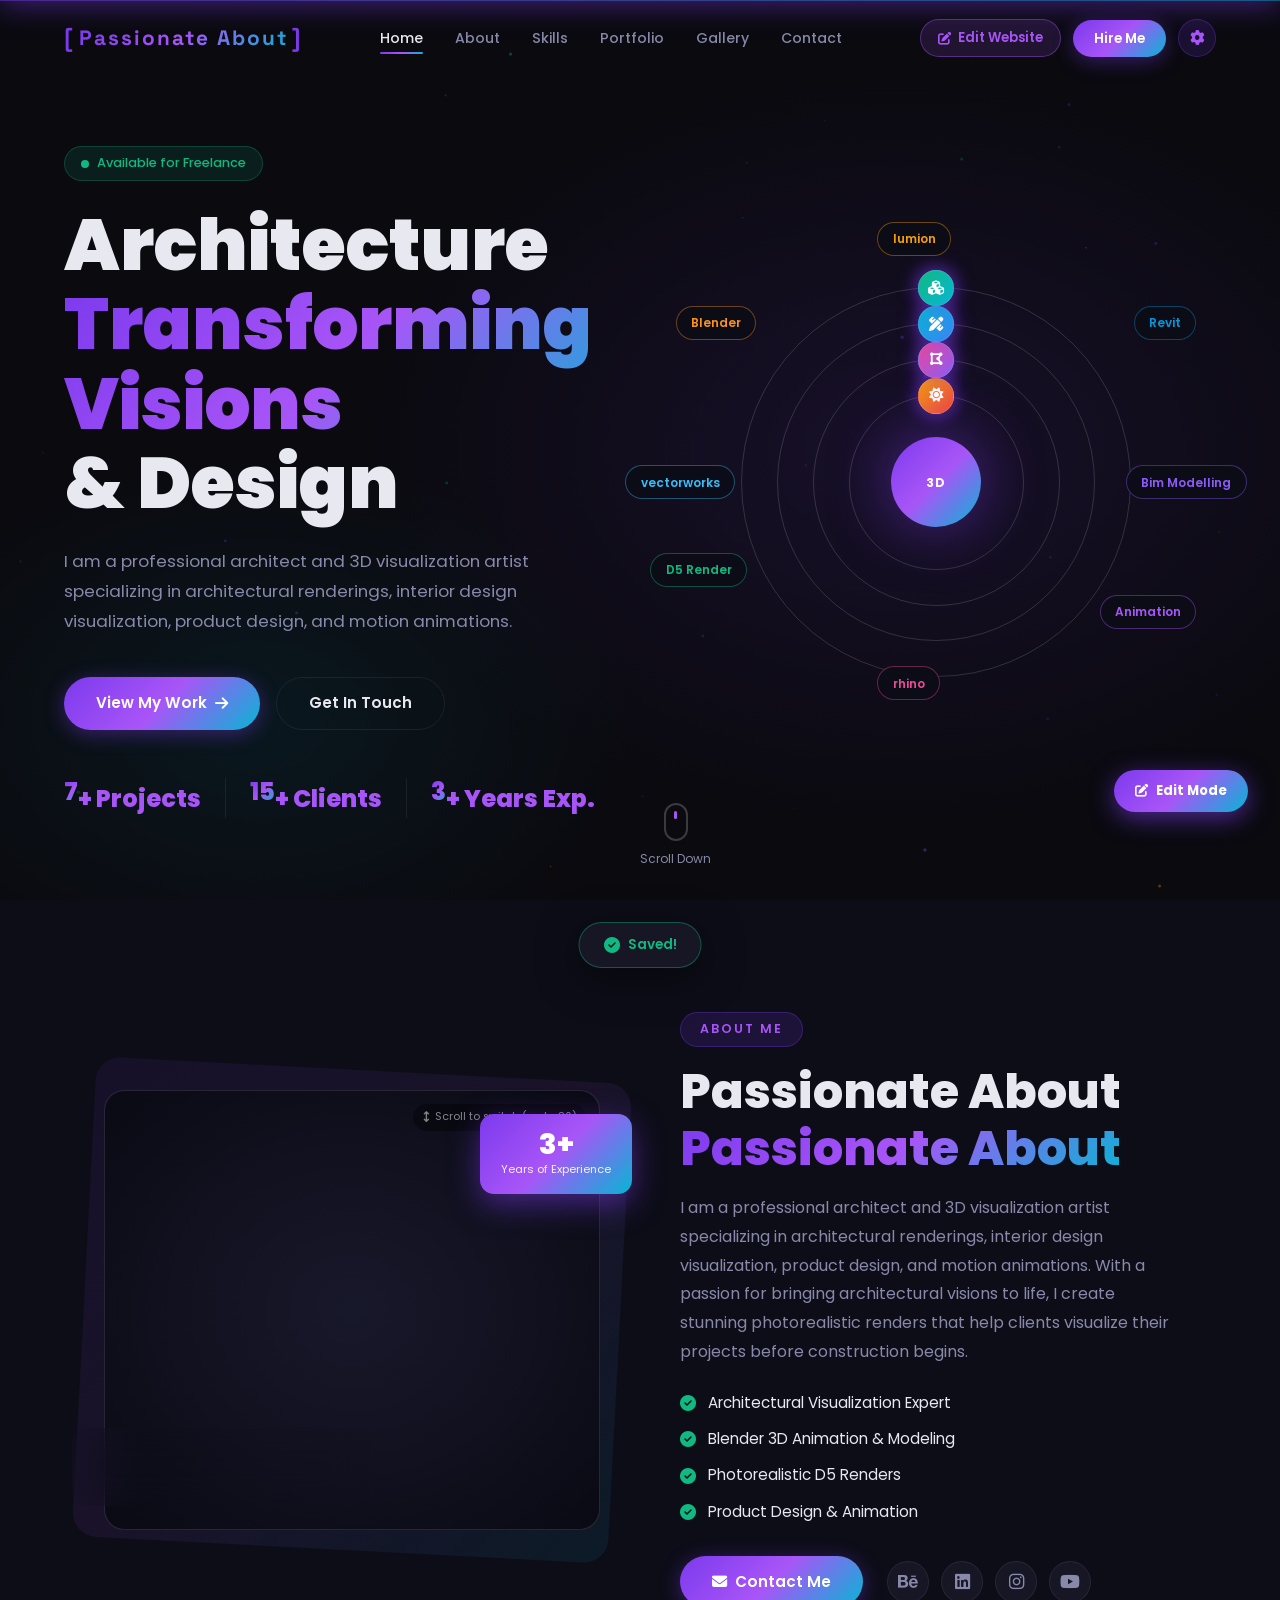
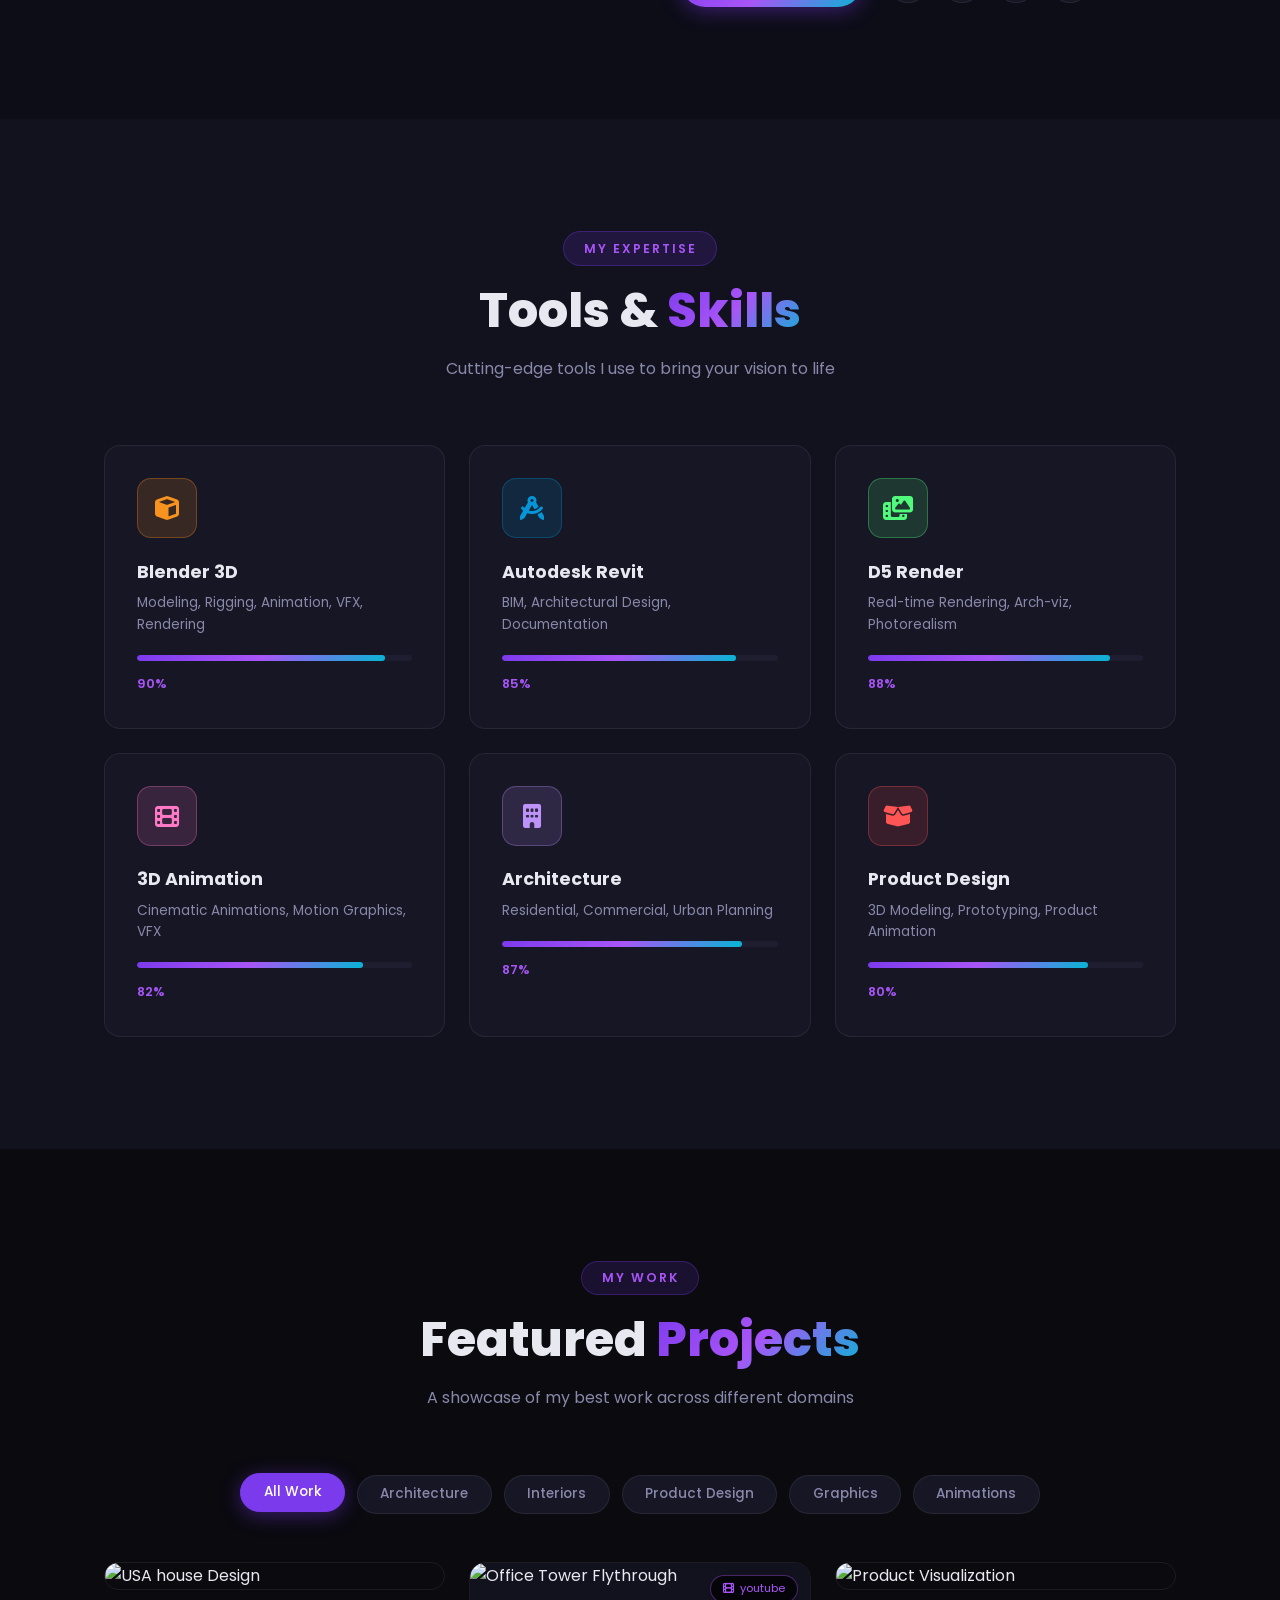
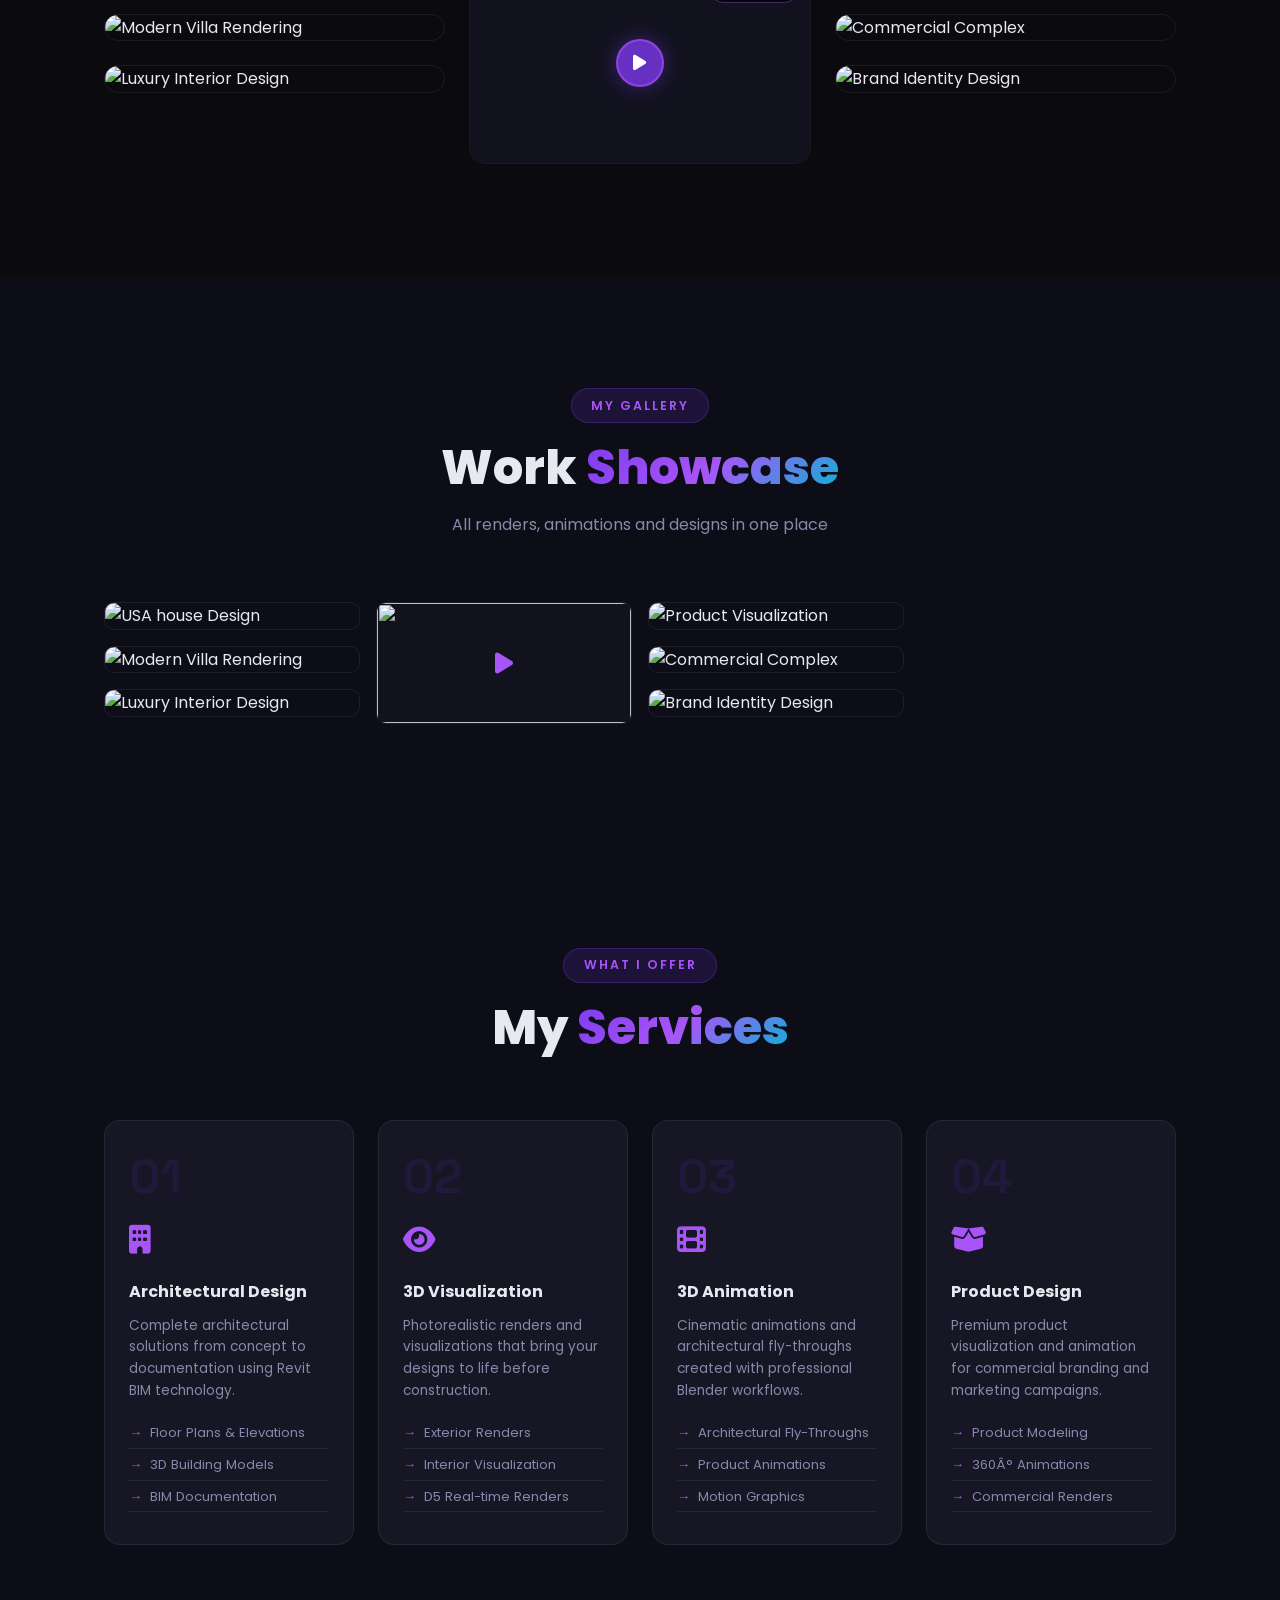
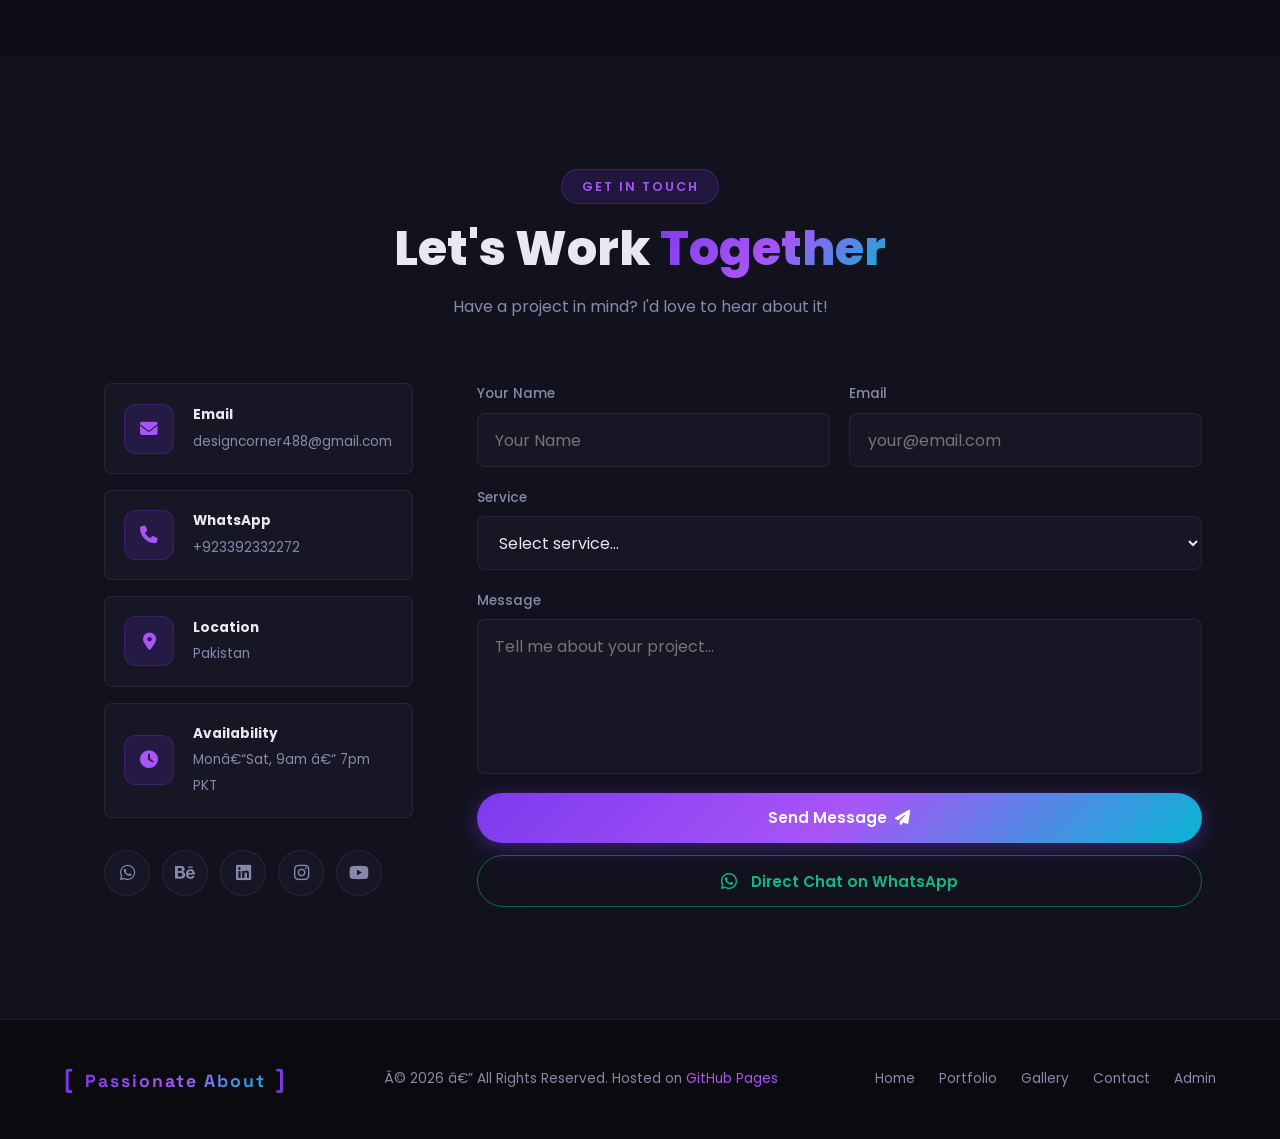
==== index.html @ 750227e4 "feat(contact): Web3Forms direct email sending - no client email app needed (v20.0)" ====
﻿<!DOCTYPE html>
<html lang="en">
<head>
<script>
window.addEventListener('error', function(e) {
  document.title = 'JS_ERROR: ' + e.message + ' line ' + e.lineno;
});
</script>
  <meta charset="UTF-8"/>
  <meta name="viewport" content="width=device-width, initial-scale=1.0"/>
  <meta name="description" content="Professional Architecture & 3D Visualization Portfolio â€” Photorealistic Renderings, Animations, Interior Design"/>
  <meta property="og:title" content="Architecture & 3D Visualization Portfolio"/>
  <meta property="og:type" content="website"/>
  <title>Architecture & 3D Visualization</title>
  <link rel="preconnect" href="https://fonts.googleapis.com"/>
  <link rel="preconnect" href="https://fonts.gstatic.com" crossorigin/>
  <link href="https://fonts.googleapis.com/css2?family=Poppins:wght@300;400;500;600;700;800;900&family=Space+Grotesk:wght@300;400;500;600;700&display=swap" rel="stylesheet"/>
  <link rel="stylesheet" href="https://cdnjs.cloudflare.com/ajax/libs/font-awesome/6.5.0/css/all.min.css"/>
  <link rel="stylesheet" href="style.css?v=20.0"/>
  <script type="module" src="https://ajax.googleapis.com/ajax/libs/model-viewer/3.4.0/model-viewer.min.js"></script>
</head>
<body>

<!-- EDIT TOOLBAR -->
<div class="edit-toolbar" id="editToolbar">
  <div class="edit-toolbar-inner">
    <div class="edit-brand"><i class="fas fa-wand-magic-sparkles"></i><span>Edit Mode</span></div>
    <div class="edit-tools">
      <button class="etool etool-save" id="btnSave" onclick="saveAll()"><i class="fas fa-floppy-disk"></i> Save</button>
      <button class="etool etool-softwares" id="btnManageSoftwares" onclick="openSoftwareModal()"><i class="fas fa-tags"></i> Software Tags</button>
      <button class="etool etool-reset" id="btnReset"><i class="fas fa-rotate-left"></i> Reset</button>
      <button class="etool etool-lock" id="btnLock" onclick="lockEditMode()" title="Lock & Logout"><i class="fas fa-lock"></i> Lock</button>
    </div>
    <div class="edit-hint"><i class="fas fa-circle-info"></i> Text par click karein = edit Â· <strong>Ctrl+E</strong> = Toggle Â· <strong>Ctrl+S</strong> = Save</div>
  </div>
</div>

<!-- EDIT TOGGLE BUTTON -->
<button class="edit-toggle-btn" id="editToggleBtn" onclick="tryToggleEditMode()">
  <i class="fas fa-pen-to-square" id="editIcon"></i>
  <span id="editLabel">Edit Mode</span>
</button>

<!-- TOAST -->
<div class="toast" id="toast"><i class="fas fa-check-circle"></i><span id="toastMsg">Saved!</span></div>

<!-- Hidden file input for profile photo -->
<input type="file" id="fileInputPhoto" accept="image/*" style="display:none"/>

<!-- LOADER -->
<div class="loader" id="loader">
  <div class="loader-inner">
    <div class="loader-logo">
      <span class="loader-letter" style="animation-delay:.05s">3</span>
      <span class="loader-letter" style="animation-delay:.1s">D</span>
      <span class="loader-letter" style="animation-delay:.15s">&nbsp;</span>
      <span class="loader-letter" style="animation-delay:.2s">S</span>
      <span class="loader-letter" style="animation-delay:.25s">T</span>
      <span class="loader-letter" style="animation-delay:.3s">U</span>
      <span class="loader-letter" style="animation-delay:.35s">D</span>
      <span class="loader-letter" style="animation-delay:.4s">I</span>
      <span class="loader-letter" style="animation-delay:.45s">O</span>
    </div>
    <div class="loader-bar"><div class="loader-progress" id="loaderProgress"></div></div>
    <span class="loader-percent" id="loaderPercent">0%</span>
  </div>
</div>
<script>
  setTimeout(function() {
    var l = document.getElementById('loader');
    if (l) { l.classList.add('hidden'); setTimeout(function(){ l.style.display = 'none'; }, 400); }
  }, 1200);
</script>



<!-- NAVBAR -->
<nav class="navbar" id="navbar">
  <div class="nav-logo" id="navLogoWrap">
    <img id="navLogoImg" src="" alt="Firm Logo" style="display:none;height:36px;max-width:140px;object-fit:contain;margin-right:8px;border-radius:6px;vertical-align:middle;" />
    <span class="logo-bracket">[</span>
    <span class="logo-text editable" data-key="navName" id="nav-name">STUDIO</span>
    <span class="logo-bracket">]</span>
    <label class="btn-logo-upload" id="btnLogoUpload" title="Upload PNG Logo">
      <i class="fas fa-camera"></i>
      <input type="file" id="navLogoFileInput" accept="image/png,image/jpeg,image/svg+xml,image/webp" style="display:none" />
    </label>
    <button type="button" class="btn-logo-remove" id="btnLogoRemove" title="Remove Logo" style="display:none;">
      <i class="fas fa-xmark"></i>
    </button>
  </div>
  <div class="nav-links" id="navLinks">
    <a href="#home"     class="nav-link active">Home</a>
    <a href="#about"    class="nav-link">About</a>
    <a href="#skills"   class="nav-link">Skills</a>
    <a href="#work"     class="nav-link">Portfolio</a>
    <a href="#gallery"  class="nav-link">Gallery</a>
    <a href="#contact"  class="nav-link">Contact</a>
  </div>
  <div class="nav-actions">
    <button class="btn-edit-nav" id="navEditBtn" onclick="tryToggleEditMode()" title="Direct Visual Edit"><i class="fas fa-pen-to-square"></i> <span>Edit Website</span></button>
    <a href="#contact" class="btn-hire">Hire Me</a>
    <a href="admin/" class="btn-admin-nav" title="Admin Panel"><i class="fas fa-cog"></i></a>
    <button class="hamburger" id="hamburger"><span></span><span></span><span></span></button>
  </div>
</nav>

<!-- HERO -->
<section class="hero" id="home">
  <div class="hero-bg">
    <canvas id="particleCanvas"></canvas>
    <div class="hero-gradient"></div>
  </div>
  <div class="hero-content">
    <div class="hero-badge">
      <span class="badge-dot"></span>
      <span class="editable" data-key="heroBadge">Available for Freelance</span>
    </div>
    <h1 class="hero-title">
      <span class="line editable" data-key="heroLine1">Architecture</span>
      <span class="line gradient-text editable" data-key="heroLine2" id="hero-tagline">3D Visualization</span>
      <span class="line editable" data-key="heroLine3">& Design</span>
    </h1>
    <p class="hero-desc editable" data-key="heroDesc" id="hero-desc">Transforming ideas into stunning 3D realities â€” from architectural masterpieces to mesmerizing animations and product designs.</p>
    <div class="hero-btns">
      <a href="#work" class="btn-primary"><span>View My Work</span><i class="fas fa-arrow-right"></i></a>
      <a href="#contact" class="btn-secondary"><span>Get In Touch</span></a>
    </div>
    <div class="hero-stats">
      <div class="stat">
        <span class="stat-num editable" data-key="statProjects" id="stat-projects">7</span><span>+</span>
        <span class="stat-label editable" data-key="statProjLbl">Projects</span>
      </div>
      <div class="stat-divider"></div>
      <div class="stat">
        <span class="stat-num editable" data-key="statClients" id="stat-clients">15</span><span>+</span>
        <span class="stat-label editable" data-key="statClientsLbl">Clients</span>
      </div>
      <div class="stat-divider"></div>
      <div class="stat">
        <span class="stat-num editable" data-key="statYears" id="stat-years">3</span><span>+</span>
        <span class="stat-label editable" data-key="statYearsLbl">Years Exp.</span>
      </div>
    </div>
  </div>
  <div class="hero-visual">
    <div class="hero-3d-card">
      <div class="card-inner">
        <div class="orbit" id="orbitContainer">
          <div class="orbit-ring ring1"><div class="planet p1"><i class="fas fa-cube"></i></div></div>
          <div class="orbit-ring ring2"><div class="planet p2"><i class="fas fa-drafting-compass"></i></div></div>
          <div class="orbit-ring ring3"><div class="planet p3"><i class="fas fa-film"></i></div></div>
        </div>
        <div class="center-icon"><i class="fas fa-hexagon"></i><span>3D</span></div>
      </div>
      <div class="floating-tags" id="floatingTags">
        <span class="tag t1">Blender</span>
        <span class="tag t2">Revit</span>
        <span class="tag t3">D5 Render</span>
        <span class="tag t4">Animation</span>
      </div>
    </div>
    <div class="orbit-actions-bar">
      <button type="button" class="btn-orbit-add-pill" id="orbitAddBtn" onclick="triggerAddSoftware()">
        <i class="fas fa-plus-circle"></i> Manage Software Tags
      </button>
    </div>
  </div>
  <div class="scroll-indicator">
    <div class="scroll-mouse"><div class="scroll-wheel"></div></div>
    <span>Scroll Down</span>
  </div>
</section>

<!-- ABOUT -->
<section class="about section" id="about">
  <div class="container">
    <div class="about-grid">
      <div class="about-image-wrap" data-aos="fade-right">
        <div class="about-img-bg"></div>
        <div class="about-img-container">
          <!-- 3D GLB MODEL VIEWER -->
          <div class="glb-viewer-wrap" id="glbViewerWrap">
            <div class="glb-placeholder" id="glbPlaceholder">
              <i class="fas fa-cube"></i>
              <span>3D Models & Animations Upload Karein</span>
              <p class="glb-hint">GLB / GLTF 3D Models aur MP4 / WebM Animations<br>Auto-rotate, 360Â° orbit aur auto-play hoga!</p>
              <label class="glb-upload-btn" id="glbUploadLabel">
                <i class="fas fa-upload"></i> Upload 3D Models / Animations
                <input type="file" id="glbFileInput" accept=".glb,.gltf,.mp4,.webm" multiple style="display:none"/>
              </label>
            </div>
            <div class="glb-viewer-container" id="glbViewerContainer" style="display:none">
              <model-viewer
                id="mainModelViewer"
                auto-rotate
                auto-rotate-delay="0"
                rotation-per-second="30deg"
                camera-controls
                touch-action="pan-y"
                shadow-intensity="1.2"
                environment-image="neutral"
                exposure="1"
                autoplay
                loading="eager"
                style="width:100%;height:100%;display:block;background:transparent"
              ></model-viewer>
              <video
                id="mainVideoViewer"
                autoplay
                loop
                muted
                playsinline
                controls
                style="display:none;width:100%;height:100%;object-fit:contain;background:#05050a;"
              ></video>
              <div class="glb-nav-overlay">
                <button class="glb-nav-btn glb-prev" id="glbPrevBtn" title="Previous"><i class="fas fa-chevron-left"></i></button>
                <div class="glb-info">
                  <span class="glb-counter" id="glbCounter">1 / 1</span>
                  <span class="glb-name" id="glbModelName">Model</span>
                </div>
                <div class="glb-edit-actions" style="display:flex;align-items:center;gap:.35rem;">
                  <button type="button" class="glb-action-btn glb-set-first-btn" id="glbSetFirstBtn" title="Set this model as #1 (Cover/Main Display)"><i class="fas fa-star"></i> Set #1</button>
                  <button type="button" class="glb-action-btn" id="glbReorderBtn" title="Arrange & Reorder All Models"><i class="fas fa-arrow-down-up-across-line"></i> Reorder</button>
                  <button type="button" class="glb-del-btn" id="glbDelBtn" title="Delete Model / Animation"><i class="fas fa-trash-can"></i></button>
                  <button class="glb-nav-btn glb-next" id="glbNextBtn" title="Next"><i class="fas fa-chevron-right"></i></button>
                </div>
              </div>
              <div class="glb-scroll-hint"><i class="fas fa-arrows-up-down"></i> Scroll to switch (up to 30)</div>
            </div>
            <label class="glb-add-more-btn" id="glbAddLabel" style="display:none" title="Add more 3D Models / Animations">
              <i class="fas fa-plus-circle"></i> Add More (GLB / MP4)
              <input type="file" id="glbFileInputMore" accept=".glb,.gltf,.mp4,.webm" multiple style="display:none"/>
            </label>
          </div>
          <div class="about-badge-card">
            <i class="fas fa-award"></i>
            <div>
              <strong id="av-title" class="editable" data-key="aboutBadgeTitle">Architecture & 3D</strong>
              <span class="editable" data-key="aboutBadgeSub">Visualization Studio</span>
            </div>
          </div>
          <div class="about-exp-card">
            <span class="exp-num editable" data-key="aboutExpNum">3+</span>
            <span class="exp-label editable" data-key="aboutExpLbl">Years of Experience</span>
          </div>
        </div>
      </div>
      <div class="about-text" data-aos="fade-left">
        <div class="section-tag">About Me</div>
        <h2 class="section-title">
          <span class="editable" data-key="aboutTitle">Passionate About </span>
          <span class="gradient-text editable" data-key="aboutTitleGrad" id="about-title">Design & Innovation</span>
        </h2>
        <p class="about-desc editable" data-key="aboutDesc" id="about-text">Architecture & 3D Visualization Studio</p>
        <div class="about-highlights">
          <div class="highlight"><i class="fas fa-check-circle"></i><span class="editable" data-key="hl1">Architectural Visualization Expert</span></div>
          <div class="highlight"><i class="fas fa-check-circle"></i><span class="editable" data-key="hl2">Blender 3D Animation & Modeling</span></div>
          <div class="highlight"><i class="fas fa-check-circle"></i><span class="editable" data-key="hl3">Photorealistic D5 Renders</span></div>
          <div class="highlight"><i class="fas fa-check-circle"></i><span class="editable" data-key="hl4">Product Design & Animation</span></div>
        </div>
        <div class="about-actions">
          <a href="#contact" class="btn-primary"><i class="fas fa-envelope"></i><span>Contact Me</span></a>
          <div class="social-row">
            <a href="#" class="social-icon social-link" data-platform="behance"><i class="fab fa-behance"></i></a>
            <a href="#" class="social-icon social-link" data-platform="linkedin"><i class="fab fa-linkedin"></i></a>
            <a href="#" class="social-icon social-link" data-platform="instagram"><i class="fab fa-instagram"></i></a>
            <a href="#" class="social-icon social-link" data-platform="youtube"><i class="fab fa-youtube"></i></a>
          </div>
        </div>
      </div>
    </div>
  </div>
</section>

<!-- SKILLS -->
<section class="skills section" id="skills">
  <div class="container">
    <div class="section-header" data-aos="fade-up">
      <div class="section-tag editable" data-key="skillsTag">My Expertise</div>
      <h2 class="section-title"><span class="editable" data-key="skillsTitle1">Tools & </span><span class="gradient-text editable" data-key="skillsTitle2">Skills</span></h2>
      <p class="section-sub editable" data-key="skillsSub">Cutting-edge tools I use to bring your vision to life</p>
    </div>
    <div class="skills-grid" data-aos="fade-up">
      <div class="skill-card">
        <div class="skill-icon" style="--clr:#f7931e"><img src="https://upload.wikimedia.org/wikipedia/commons/0/0c/Blender_logo_no_text.svg" alt="Blender" onerror="this.outerHTML='<i class=\'fas fa-cube\'></i>'"/></div>
        <h3>Blender 3D</h3>
        <p>Modeling, Rigging, Animation, VFX, Rendering</p>
        <div class="skill-bar"><div class="skill-fill" data-width="90"></div></div>
        <span class="skill-percent">90%</span>
      </div>
      <div class="skill-card">
        <div class="skill-icon" style="--clr:#0696d7"><i class="fas fa-drafting-compass"></i></div>
        <h3>Autodesk Revit</h3>
        <p>BIM, Architectural Design, Documentation</p>
        <div class="skill-bar"><div class="skill-fill" data-width="85"></div></div>
        <span class="skill-percent">85%</span>
      </div>
      <div class="skill-card">
        <div class="skill-icon" style="--clr:#50fa7b"><i class="fas fa-photo-film"></i></div>
        <h3>D5 Render</h3>
        <p>Real-time Rendering, Arch-viz, Photorealism</p>
        <div class="skill-bar"><div class="skill-fill" data-width="88"></div></div>
        <span class="skill-percent">88%</span>
      </div>
      <div class="skill-card">
        <div class="skill-icon" style="--clr:#ff79c6"><i class="fas fa-film"></i></div>
        <h3>3D Animation</h3>
        <p>Cinematic Animations, Motion Graphics, VFX</p>
        <div class="skill-bar"><div class="skill-fill" data-width="82"></div></div>
        <span class="skill-percent">82%</span>
      </div>
      <div class="skill-card">
        <div class="skill-icon" style="--clr:#bd93f9"><i class="fas fa-building"></i></div>
        <h3>Architecture</h3>
        <p>Residential, Commercial, Urban Planning</p>
        <div class="skill-bar"><div class="skill-fill" data-width="87"></div></div>
        <span class="skill-percent">87%</span>
      </div>
      <div class="skill-card">
        <div class="skill-icon" style="--clr:#ff5555"><i class="fas fa-box-open"></i></div>
        <h3>Product Design</h3>
        <p>3D Modeling, Prototyping, Product Animation</p>
        <div class="skill-bar"><div class="skill-fill" data-width="80"></div></div>
        <span class="skill-percent">80%</span>
      </div>
    </div>
  </div>
</section>

<!-- PORTFOLIO / WORK SECTION -->
<section class="projects section" id="work">
  <div class="container">
    <div class="section-header" data-aos="fade-up">
      <div class="section-tag editable" data-key="workTag">My Work</div>
      <h2 class="section-title"><span class="editable" data-key="workTitle1">Featured </span><span class="gradient-text editable" data-key="workTitle2">Projects</span></h2>
      <p class="section-sub editable" data-key="workSub">A showcase of my best work across different domains</p>
    </div>
    <!-- FILTER TABS â€” built by JS from portfolio.json -->
    <div class="filter-tabs" id="filter-bar" data-aos="fade-up">
      <button class="filter-btn active" data-cat="all">All</button>
      <button class="filter-btn" data-cat="architecture">Architecture</button>
      <button class="filter-btn" data-cat="interior">Interiors</button>
      <button class="filter-btn" data-cat="animation">Animation</button>
      <button class="filter-btn" data-cat="product">Product</button>
      <button class="filter-btn" data-cat="graphics">Graphics</button>
    </div>

    <!-- GALLERY GRID â€” dynamic from portfolio.json -->
    <div class="projects-grid gallery-masonry" id="gallery-grid" data-aos="fade-up">
      <div class="gallery-loading" id="gallery-loading">
        <div class="loading-spinner"></div>
        <p>Loading portfolio...</p>
      </div>
    </div>

    <div class="gallery-empty-state" id="gallery-empty" style="display:none;">
      <i class="fas fa-images"></i>
      <h3>No projects yet</h3>
      <p>Go to the <a href="admin/">Admin Panel</a> to add your first project.</p>
    </div>

    <div class="projects-cta" data-aos="fade-up" id="load-more-wrap" style="display:none;">
      <button class="btn-primary" id="load-more-btn"><span>Load More Work</span><i class="fas fa-arrow-down"></i></button>
    </div>
  </div>
</section>

<!-- GALLERY SECTION (All renders masonry) -->
<section class="gallery-section section" id="gallery">
  <div class="container">
    <div class="section-header" data-aos="fade-up">
      <div class="section-tag editable" data-key="galleryTag">My Gallery</div>
      <h2 class="section-title"><span class="editable" data-key="galleryTitle1">Work </span><span class="gradient-text editable" data-key="galleryTitle2">Showcase</span></h2>
      <p class="section-sub editable" data-key="gallerySub">All renders, animations and designs in one place</p>
    </div>
    <div class="gallery-grid-masonry" id="gallery-all-grid" data-aos="fade-up">
      <!-- Populated from portfolio.json -->
    </div>
  </div>
</section>

<!-- SERVICES -->
<section class="services section" id="services">
  <div class="container">
    <div class="section-header" data-aos="fade-up">
      <div class="section-tag editable" data-key="servicesTag">What I Offer</div>
      <h2 class="section-title"><span class="editable" data-key="servicesTitle1">My </span><span class="gradient-text editable" data-key="servicesTitle2">Services</span></h2>
    </div>
    <div class="services-grid">
      <div class="service-card" data-aos="flip-left">
        <div class="service-num">01</div><div class="service-icon"><i class="fas fa-building"></i></div>
        <h3 class="editable" data-key="serv1Title">Architectural Design</h3>
        <p class="editable" data-key="serv1Desc">Complete architectural solutions from concept to documentation using Revit BIM technology.</p>
        <ul><li>Floor Plans & Elevations</li><li>3D Building Models</li><li>BIM Documentation</li></ul>
      </div>
      <div class="service-card" data-aos="flip-left" style="animation-delay:.15s">
        <div class="service-num">02</div><div class="service-icon"><i class="fas fa-eye"></i></div>
        <h3 class="editable" data-key="serv2Title">3D Visualization</h3>
        <p class="editable" data-key="serv2Desc">Photorealistic renders and visualizations that bring your designs to life before construction.</p>
        <ul><li>Exterior Renders</li><li>Interior Visualization</li><li>D5 Real-time Renders</li></ul>
      </div>
      <div class="service-card" data-aos="flip-left" style="animation-delay:.3s">
        <div class="service-num">03</div><div class="service-icon"><i class="fas fa-film"></i></div>
        <h3 class="editable" data-key="serv3Title">3D Animation</h3>
        <p class="editable" data-key="serv3Desc">Cinematic animations and architectural fly-throughs created with professional Blender workflows.</p>
        <ul><li>Architectural Fly-Throughs</li><li>Product Animations</li><li>Motion Graphics</li></ul>
      </div>
      <div class="service-card" data-aos="flip-left" style="animation-delay:.45s">
        <div class="service-num">04</div><div class="service-icon"><i class="fas fa-box-open"></i></div>
        <h3 class="editable" data-key="serv4Title">Product Design</h3>
        <p class="editable" data-key="serv4Desc">Premium product visualization and animation for commercial branding and marketing campaigns.</p>
        <ul><li>Product Modeling</li><li>360Â° Animations</li><li>Commercial Renders</li></ul>
      </div>
    </div>
  </div>
</section>

<!-- CONTACT -->
<section class="contact section" id="contact">
  <div class="container">
    <div class="section-header" data-aos="fade-up">
      <div class="section-tag editable" data-key="contactTag">Get In Touch</div>
      <h2 class="section-title"><span class="editable" data-key="contactTitle1">Let's Work </span><span class="gradient-text editable" data-key="contactTitle2">Together</span></h2>
      <p class="section-sub editable" data-key="contactSub">Have a project in mind? I'd love to hear about it!</p>
    </div>
    <div class="contact-grid">
      <div class="contact-info" data-aos="fade-right">
        <div class="contact-item">
          <div class="contact-icon"><i class="fas fa-envelope"></i></div>
          <div><strong>Email</strong><span class="editable" data-key="cEmail" id="cd-email">designcorner488@gmail.com</span></div>
        </div>
        <div class="contact-item">
          <div class="contact-icon"><i class="fas fa-phone"></i></div>
          <div><strong>WhatsApp</strong><span class="editable" data-key="cPhone" id="cd-phone">+92 339 2332272</span></div>
        </div>
        <div class="contact-item">
          <div class="contact-icon"><i class="fas fa-map-marker-alt"></i></div>
          <div><strong>Location</strong><span class="editable" data-key="cLocation">Pakistan</span></div>
        </div>
        <div class="contact-item">
          <div class="contact-icon"><i class="fas fa-clock"></i></div>
          <div><strong>Availability</strong><span class="editable" data-key="cAvail">Monâ€“Sat, 9am â€“ 7pm PKT</span></div>
        </div>
        <div class="contact-socials">
          <a href="https://wa.me/923392332272" target="_blank" rel="noopener noreferrer" class="csocial social-link" data-platform="whatsapp" title="Chat on WhatsApp"><i class="fab fa-whatsapp"></i></a>
          <a href="#" class="csocial social-link" data-platform="behance"><i class="fab fa-behance"></i></a>
          <a href="#" class="csocial social-link" data-platform="linkedin"><i class="fab fa-linkedin"></i></a>
          <a href="#" class="csocial social-link" data-platform="instagram"><i class="fab fa-instagram"></i></a>
          <a href="#" class="csocial social-link" data-platform="youtube"><i class="fab fa-youtube"></i></a>
        </div>
      </div>
      <form class="contact-form" id="contact-form" data-aos="fade-left">
        <div class="form-row">
          <div class="form-group"><label>Your Name</label><input type="text" id="cf-name" placeholder="Your Name" required/></div>
          <div class="form-group"><label>Email</label><input type="email" id="cf-email" placeholder="your@email.com" required/></div>
        </div>
        <div class="form-group">
          <label>Service</label>
          <select id="cf-service">
            <option value="">Select service...</option>
            <option>Architectural Design</option>
            <option>3D Rendering / D5 Render</option>
            <option>Blender Animation</option>
            <option>Product Design & Animation</option>
            <option>Revit BIM</option>
            <option>Other</option>
          </select>
        </div>
        <div class="form-group"><label>Message</label><textarea id="cf-message" rows="5" placeholder="Tell me about your project..." required></textarea></div>
        <div style="display:flex;flex-direction:column;gap:0.75rem;">
          <button type="submit" class="btn-primary full-width" id="btnSendEmail">
            <span>Send Message</span><i class="fas fa-paper-plane"></i>
          </button>
          <button type="button" class="btn-secondary full-width" id="btnSendWhatsApp" style="border-color:rgba(16,185,129,.5);color:#10b981;justify-content:center;">
            <i class="fab fa-whatsapp" style="font-size:1.15rem;margin-right:0.4rem;"></i>
            <span>Direct Chat on WhatsApp</span>
          </button>
        </div>
        <div class="form-success" id="formSuccess"><i class="fas fa-check-circle"></i> Message sent successfully!</div>
      </form>
    </div>
  </div>
</section>

<!-- FOOTER -->
<footer class="footer">
  <div class="footer-inner">
    <div class="footer-logo">
      <span class="logo-bracket">[</span>
      <span class="logo-text" id="footer-name">YOUR NAME</span>
      <span class="logo-bracket">]</span>
    </div>
    <p>Â© <span id="footer-year"></span> â€” All Rights Reserved. Hosted on <a href="https://pages.github.com" target="_blank" style="color:var(--accent2)">GitHub Pages</a></p>
    <div class="footer-links">
      <a href="#home">Home</a>
      <a href="#work">Portfolio</a>
      <a href="#gallery">Gallery</a>
      <a href="#contact">Contact</a>
      <a href="admin/">Admin</a>
    </div>
  </div>
</footer>

<button class="back-to-top" id="backToTop"><i class="fas fa-arrow-up"></i></button>

<!-- LIGHTBOX -->
<div class="lightbox" id="lightbox">
  <button class="lb-close" id="lb-close"><i class="fas fa-xmark"></i></button>
  <button class="lb-btn lb-prev" id="lb-prev"><i class="fas fa-chevron-left"></i></button>
  <button class="lb-btn lb-next" id="lb-next"><i class="fas fa-chevron-right"></i></button>
  <div class="lb-media-wrap" id="lb-content"></div>
  <div class="lb-counter" id="lb-counter"></div>
  <div class="lb-info">
    <h3 id="lb-title"></h3>
    <p id="lb-desc"></p>
  </div>
</div>

<!-- PASSWORD AUTH MODAL FOR EDIT MODE -->
<div class="modal-overlay" id="editAuthModal">
  <div class="modal-box modal-sm">
    <div class="modal-header">
      <h3><i class="fas fa-lock"></i> Owner Verification</h3>
      <button class="modal-close" id="editAuthClose" onclick="closeEditAuthModal()"><i class="fas fa-xmark"></i></button>
    </div>
    <div class="modal-body">
      <p style="font-size:0.85rem;color:var(--text-muted);margin-bottom:0.8rem;">
        ðŸ”’ Edit Mode is password-protected. Only the website owner can make changes.
      </p>
      <div class="mfield">
        <label for="editAuthPass">Enter Admin Password</label>
        <input type="password" id="editAuthPass" placeholder="Enter password" autocomplete="off"/>
      </div>
      <div id="editAuthError" style="display:none;color:#ef4444;font-size:0.82rem;font-weight:600;margin-top:0.4rem;">
        âŒ Incorrect password! Access denied.
      </div>
    </div>
    <div class="modal-footer">
      <button class="btn-secondary" id="editAuthCancel" onclick="closeEditAuthModal()">Cancel</button>
      <button class="btn-primary" id="editAuthSubmit" onclick="handleEditAuth()"><i class="fas fa-unlock"></i> Unlock & Edit</button>
    </div>
  </div>
</div>

<!-- SOCIAL LINK MODAL -->
<div class="modal-overlay" id="socialModal">
  <div class="modal-box modal-sm">
    <div class="modal-header"><h3><i class="fas fa-link"></i> Social Link</h3><button class="modal-close" id="socialModalClose"><i class="fas fa-xmark"></i></button></div>
    <div class="modal-body"><div class="mfield"><label id="socialModalLabel">Link</label><input type="text" id="socialUrlInput" placeholder="Link ya number enter karein..." autocomplete="off"/></div></div>
    <div class="modal-footer"><button class="btn-secondary" id="socialModalCancel">Cancel</button><button class="btn-primary" id="socialModalSave"><i class="fas fa-check"></i> Save</button></div>
  </div>
</div>

<!-- SOFTWARE TAGS MODAL -->
<div class="modal-overlay" id="softwareModal">
  <div class="modal-box">
    <div class="modal-header">
      <h3><i class="fas fa-circle-nodes"></i> Orbit Softwares Manager</h3>
      <button class="modal-close" id="softwareModalClose" onclick="closeSoftwareModal()"><i class="fas fa-xmark"></i></button>
    </div>
    <div class="modal-body">
      <p style="font-size:0.85rem;color:var(--text-muted);margin-bottom:0.5rem;">
        Circle ke ird-gird floating software tags add ya remove karein:
      </p>
      
      <!-- List of tags -->
      <div id="softwareTagsList" style="display:flex;flex-wrap:wrap;gap:0.5rem;margin:0.8rem 0;padding:0.75rem;background:var(--surface2);border-radius:12px;min-height:50px;max-height:160px;overflow-y:auto;">
        <!-- Dynamic tags chips -->
      </div>

      <!-- Add new tag input -->
      <div class="mfield">
        <label for="newSoftwareName">Naya Software Name</label>
        <div style="display:flex;gap:0.5rem;">
          <input type="text" id="newSoftwareName" placeholder="e.g. AutoCAD, 3ds Max, Lumion..." style="flex:1;"/>
          <button type="button" class="btn-primary" id="btnAddNewSoftware" onclick="addNewSoftwareTag()" style="padding:0.6rem 1.2rem;white-space:nowrap;">
            <i class="fas fa-plus"></i> Add
          </button>
        </div>
      </div>
      <p style="font-size:0.75rem;color:var(--text-muted);margin-top:0.4rem;">
        ðŸ’¡ Tip: Aap kisi bhi tag par click kar ke delete âŒ kar sakte hain. Add hone ke baad "Done" dabayein.
      </p>
    </div>
    <div class="modal-footer">
      <button class="btn-primary" id="softwareModalDone" onclick="closeSoftwareModal(); saveAll();"><i class="fas fa-check"></i> Done & Apply</button>
    </div>
  </div>
</div>

<script src="script.js?v=20.0"></script>
<!-- REORDER MODELS & ANIMATIONS MODAL -->
<div class="modal-overlay" id="glbReorderModal">
  <div class="modal-box" style="max-width:520px;">
    <div class="modal-header">
      <h3><i class="fas fa-arrow-down-up-across-line"></i> Arrange Models & Animations Order</h3>
      <button type="button" class="modal-close" onclick="closeReorderModal()"><i class="fas fa-xmark"></i></button>
    </div>
    <div class="modal-body">
      <p style="font-size:0.85rem;color:var(--text-muted);margin-bottom:0.6rem;">
        Models ki tartib set karein. <strong>No. 1 position</strong> wala model sab se pehle website par live nazar aayega:
      </p>
      <div id="reorderList" style="display:flex;flex-direction:column;gap:0.5rem;max-height:280px;overflow-y:auto;padding-right:4px;">
        <!-- Dynamic reorder list -->
      </div>
    </div>
    <div class="modal-footer">
      <button type="button" class="btn-primary" onclick="closeReorderModal()"><i class="fas fa-check"></i> Done & Apply</button>
    </div>
  </div>
</div>

</body>
</html>
---- style.css ----
/* ==========================================
   ARCHITECTURE PORTFOLIO — NEON DARK THEME
   Inspired by Creative 3D Artist Style
   ========================================== */

/* EDIT TOOLBAR */
.edit-toolbar{position:fixed;top:0;left:0;right:0;z-index:8000;background:linear-gradient(135deg,rgba(124,58,237,.97),rgba(6,182,212,.97));backdrop-filter:blur(20px);padding:.65rem 2rem;transform:translateY(-100%);transition:transform .4s cubic-bezier(.4,0,.2,1);box-shadow:0 4px 30px rgba(124,58,237,.5)}
.edit-toolbar.active{transform:translateY(0)}
.edit-toolbar-inner{max-width:1200px;margin:0 auto;display:flex;align-items:center;gap:1.5rem;flex-wrap:wrap}
.edit-brand{display:flex;align-items:center;gap:.5rem;font-weight:700;font-size:.95rem;color:#fff;white-space:nowrap}
.edit-brand i{font-size:1.1rem}
.edit-tools{display:flex;gap:.6rem;flex-wrap:wrap}
.etool{padding:.4rem 1rem;border-radius:50px;font-size:.78rem;font-weight:600;color:#fff;background:rgba(255,255,255,.15);border:1px solid rgba(255,255,255,.3);transition:var(--transition);cursor:pointer;display:flex;align-items:center;gap:.4rem}
.etool:hover{background:rgba(255,255,255,.3);transform:translateY(-1px)}
.etool-save{background:rgba(16,185,129,.4);border-color:rgba(16,185,129,.6)}
.etool-save:hover{background:rgba(16,185,129,.7)}
.etool-reset{background:rgba(239,68,68,.3);border-color:rgba(239,68,68,.5)}
.etool-reset:hover{background:rgba(239,68,68,.6)}
.etool-lock{background:rgba(245,158,11,.3);border-color:rgba(245,158,11,.5)}
.etool-lock:hover{background:rgba(245,158,11,.6)}
.edit-hint{font-size:.72rem;color:rgba(255,255,255,.8);flex:1;min-width:200px}

/* EDIT TOGGLE BUTTON */
.edit-toggle-btn{position:fixed;bottom:5.5rem;right:2rem;z-index:7999;display:flex;align-items:center;gap:.5rem;padding:.7rem 1.3rem;background:var(--gradient-btn);color:#fff;font-size:.82rem;font-weight:700;border-radius:50px;box-shadow:0 6px 25px rgba(124,58,237,.6);transition:var(--transition);cursor:pointer;border:none}
.edit-toggle-btn:hover{transform:translateY(-3px);box-shadow:0 10px 35px rgba(124,58,237,.8)}
.edit-toggle-btn.editing{background:linear-gradient(135deg,#ef4444,#f97316)}

/* EDITABLE ELEMENTS */
body.edit-mode .editable{outline:2px dashed rgba(168,85,247,.6);border-radius:4px;cursor:text;min-width:20px;min-height:1em;transition:outline .2s,background .2s}
body.edit-mode .editable:hover{outline:2px solid var(--accent2);background:rgba(168,85,247,.08)}
body.edit-mode .editable:focus{outline:2px solid var(--accent3);background:rgba(6,182,212,.08)}
.editable:focus{outline:none}

/* UPLOADABLE */
.uploadable{position:relative;cursor:pointer}
.upload-overlay{position:absolute;inset:0;background:rgba(124,58,237,.8);display:flex;flex-direction:column;align-items:center;justify-content:center;gap:.4rem;color:#fff;font-weight:600;font-size:.9rem;border-radius:inherit;opacity:0;transition:opacity .3s;backdrop-filter:blur(4px);pointer-events:none}
.upload-overlay i{font-size:1.8rem}
body.edit-mode .uploadable:hover .upload-overlay{opacity:1}
body.edit-mode .uploadable{outline:2px dashed rgba(168,85,247,.5);border-radius:20px}
body.edit-mode .social-link{outline:2px dashed rgba(168,85,247,.5);border-radius:50%}
body.edit-mode .social-link:hover{outline:2px solid var(--accent2)}

/* TOAST */
.toast{position:fixed;bottom:2rem;left:50%;transform:translateX(-50%) translateY(100px);background:var(--surface);border:1px solid rgba(16,185,129,.4);border-radius:50px;padding:.7rem 1.5rem;display:flex;align-items:center;gap:.5rem;font-size:.85rem;font-weight:600;color:var(--green);box-shadow:0 10px 40px rgba(0,0,0,.5);z-index:30000;transition:transform .4s cubic-bezier(.4,0,.2,1)}
.toast.show{transform:translateX(-50%) translateY(0)}
.toast i{font-size:1rem}

/* MODAL */
.modal-overlay{position:fixed;inset:0;z-index:20000;background:rgba(0,0,0,.8);backdrop-filter:blur(8px);display:flex;align-items:center;justify-content:center;opacity:0;visibility:hidden;transition:var(--transition);padding:1rem}
.modal-overlay.open{opacity:1;visibility:visible}
.modal-box{background:var(--surface);border:1px solid var(--border);border-radius:20px;width:100%;max-width:400px;box-shadow:0 30px 80px rgba(0,0,0,.6);transform:scale(.9) translateY(20px);transition:var(--transition);overflow:hidden}
.modal-overlay.open .modal-box{transform:scale(1) translateY(0)}
.modal-sm{max-width:400px}
.modal-header{display:flex;align-items:center;justify-content:space-between;padding:1.5rem 1.5rem 1rem;border-bottom:1px solid var(--border)}
.modal-header h3{font-size:1rem;font-weight:700;display:flex;align-items:center;gap:.5rem;color:var(--text)}
.modal-header h3 i{color:var(--accent2)}
.modal-close{width:32px;height:32px;background:var(--surface2);border-radius:50%;display:flex;align-items:center;justify-content:center;color:var(--text-muted);font-size:.9rem;transition:var(--transition);cursor:pointer;border:none}
.modal-close:hover{background:rgba(239,68,68,.3);color:#fff}
.modal-body{padding:1.5rem;display:flex;flex-direction:column;gap:1rem}
.mfield{display:flex;flex-direction:column;gap:.4rem}
.mfield label{font-size:.82rem;font-weight:600;color:var(--text-muted)}
.mfield input,.mfield select{padding:.7rem .9rem;background:var(--surface2);border:1px solid var(--border);border-radius:8px;color:var(--text);transition:var(--transition)}
.mfield input:focus{border-color:var(--accent);box-shadow:0 0 0 3px rgba(124,58,237,.15)}
.modal-footer{padding:1rem 1.5rem;border-top:1px solid var(--border);display:flex;gap:.75rem;justify-content:flex-end}
.btn-secondary{display:inline-flex;align-items:center;gap:.5rem;padding:.7rem 1.4rem;background:transparent;color:var(--text);font-weight:600;font-size:.88rem;border-radius:50px;border:1px solid var(--border);transition:var(--transition);cursor:pointer}
.btn-secondary:hover{border-color:var(--accent2);background:rgba(124,58,237,.1)}
:root {
  --bg: #0a0a0f; --bg2: #0d0d18; --bg3: #12121f;
  --surface: #161625; --surface2: #1e1e30;
  --border: rgba(255,255,255,0.07);
  --text: #e8e8f0; --text-muted: #8888aa;
  --accent: #7c3aed; --accent2: #a855f7; --accent3: #06b6d4;
  --gold: #f59e0b; --green: #10b981; --pink: #ec4899;
  --gradient: linear-gradient(135deg,#7c3aed,#a855f7,#06b6d4);
  --gradient-btn: linear-gradient(135deg,#7c3aed 0%,#a855f7 50%,#06b6d4 100%);
  --shadow: 0 20px 60px rgba(0,0,0,.5);
  --shadow-accent: 0 0 30px rgba(124,58,237,.3);
  --radius: 16px; --radius-sm: 8px;
  --transition: all .3s cubic-bezier(.4,0,.2,1);
  --font: 'Poppins',sans-serif; --font2: 'Space Grotesk',sans-serif;
}
*,*::before,*::after{box-sizing:border-box;margin:0;padding:0}
html{scroll-behavior:smooth}
body{font-family:var(--font);background:var(--bg);color:var(--text);overflow-x:hidden;line-height:1.6;cursor: default;}
a{text-decoration:none;color:inherit}
img{max-width:100%;display:block}
ul{list-style:none}
button{border:none;background:none;cursor:pointer;font-family:inherit}
input,textarea,select{font-family:inherit;font-size:1rem;outline:none;border:none;cursor:text !important}
::-webkit-scrollbar{width:5px}
::-webkit-scrollbar-track{background:var(--bg)}
::-webkit-scrollbar-thumb{background:var(--accent);border-radius:3px}
::selection{background:rgba(168,85,247,.3);color:#fff}

/* LOADER */
.loader{display:none !important}
.loader.hidden{opacity:0;visibility:hidden;pointer-events:none}
.loader-inner{text-align:center}
.loader-logo{display:flex;gap:4px;justify-content:center;margin-bottom:2rem}
.loader-letter{font-family:var(--font2);font-size:2.2rem;font-weight:700;background:var(--gradient);-webkit-background-clip:text;-webkit-text-fill-color:transparent;animation:letterDrop .5s ease forwards;opacity:0;transform:translateY(-20px)}
@keyframes letterDrop{to{opacity:1;transform:translateY(0)}}
.loader-bar{width:300px;height:3px;background:var(--surface2);border-radius:2px;overflow:hidden;margin:0 auto 1rem}
.loader-progress{height:100%;background:var(--gradient);border-radius:2px;width:0;transition:width .05s}
.loader-percent{font-size:.85rem;color:var(--text-muted);font-family:var(--font2)}

/* CURSOR */
.cursor{width:10px;height:10px;background:var(--accent2);border-radius:50%;position:fixed;top:0;left:0;pointer-events:none;z-index:99999;transform:translate(-50%,-50%);transition:transform .08s,background .3s,width .2s,height .2s;box-shadow:0 0 15px var(--accent2);display:block}
.cursor-follower{width:38px;height:38px;border:2px solid rgba(168,85,247,.6);border-radius:50%;position:fixed;top:0;left:0;pointer-events:none;z-index:99998;transform:translate(-50%,-50%);transition:transform .12s,width .3s,height .3s,border-color .3s;box-shadow:0 0 20px rgba(168,85,247,.3);display:block}

a, button, .tag, .filter-btn, .btn-primary, .btn-secondary, .btn-orbit-add-pill, .edit-toggle-btn, .nav-link, .btn-hire, .btn-admin-nav, .hamburger, .social-icon, .csocial, .back-to-top, .lb-close, .lb-btn, .gmi-btn{cursor: default;}

/* NAVBAR */
.navbar{position:fixed;top:0;left:0;right:0;z-index:1000;display:flex;align-items:center;justify-content:space-between;padding:1.2rem 5%;transition:var(--transition)}
.navbar.scrolled{background:rgba(10,10,15,.92);backdrop-filter:blur(20px);border-bottom:1px solid var(--border);padding:.85rem 5%;box-shadow:0 4px 30px rgba(0,0,0,.3)}
.nav-logo{font-family:var(--font2);font-size:1.3rem;font-weight:700;letter-spacing:2px}
.logo-bracket{color:var(--accent);font-size:1.5rem}
.logo-text{background:var(--gradient);-webkit-background-clip:text;-webkit-text-fill-color:transparent;margin:0 4px}
.nav-links{display:flex;gap:2rem}
.nav-link{font-size:.88rem;font-weight:500;color:var(--text-muted);transition:var(--transition);position:relative;cursor:pointer}
.nav-link::after{content:'';position:absolute;bottom:-4px;left:0;width:0;height:2px;background:var(--gradient);transition:var(--transition);border-radius:1px}
.nav-link:hover,.nav-link.active{color:var(--text)}
.nav-link:hover::after,.nav-link.active::after{width:100%}
.nav-actions{display:flex;align-items:center;gap:.75rem}
.btn-hire{padding:.5rem 1.3rem;background:var(--gradient-btn);border-radius:50px;font-size:.85rem;font-weight:600;color:#fff;transition:var(--transition);box-shadow:0 4px 20px rgba(124,58,237,.4);cursor:pointer}
.btn-hire:hover{transform:translateY(-2px);box-shadow:0 8px 30px rgba(124,58,237,.6)}
.btn-edit-nav{padding:.5rem 1.1rem;background:rgba(168,85,247,.15);border:1px solid rgba(168,85,247,.4);border-radius:50px;font-size:.82rem;font-weight:600;color:var(--accent2);transition:var(--transition);display:inline-flex;align-items:center;gap:.4rem;cursor:pointer}
.btn-edit-nav:hover{background:var(--gradient-btn);color:#fff;border-color:transparent;transform:translateY(-2px);box-shadow:0 6px 20px rgba(168,85,247,.5)}
.btn-admin-nav{width:38px;height:38px;background:rgba(124,58,237,.15);border:1px solid rgba(124,58,237,.3);border-radius:50%;display:flex;align-items:center;justify-content:center;color:var(--accent2);font-size:.9rem;transition:var(--transition);cursor:pointer}
.btn-admin-nav:hover{background:var(--accent);color:#fff;border-color:var(--accent)}
.hamburger{display:none;flex-direction:column;gap:5px;padding:5px;cursor:pointer}
.hamburger span{display:block;width:24px;height:2px;background:var(--text);border-radius:1px;transition:var(--transition)}

/* BUTTONS */
.btn-primary{display:inline-flex;align-items:center;gap:.5rem;padding:.85rem 2rem;background:var(--gradient-btn);color:#fff;font-weight:600;font-size:.95rem;border-radius:50px;transition:var(--transition);box-shadow:0 4px 20px rgba(124,58,237,.4);cursor:pointer;border:none}
.btn-primary:hover{transform:translateY(-3px);box-shadow:0 10px 40px rgba(124,58,237,.6)}
.btn-primary.full-width{width:100%;justify-content:center}
.btn-secondary{display:inline-flex;align-items:center;gap:.5rem;padding:.85rem 2rem;background:transparent;color:var(--text);font-weight:600;font-size:.95rem;border-radius:50px;border:1px solid var(--border);transition:var(--transition);cursor:pointer}
.btn-secondary:hover{border-color:var(--accent2);background:rgba(124,58,237,.1);transform:translateY(-3px)}
.gradient-text{background:var(--gradient);-webkit-background-clip:text;-webkit-text-fill-color:transparent}

/* SECTION */
.section{padding:7rem 0}
.container{max-width:1200px;margin:0 auto;padding:0 5%}
.section-header{text-align:center;margin-bottom:4rem}
.section-tag{display:inline-block;padding:.4rem 1.2rem;background:rgba(124,58,237,.15);border:1px solid rgba(124,58,237,.3);border-radius:50px;font-size:.78rem;font-weight:600;letter-spacing:2px;text-transform:uppercase;color:var(--accent2);margin-bottom:1rem}
.section-title{font-size:clamp(2rem,4vw,3rem);font-weight:800;line-height:1.2;margin-bottom:1rem}
.section-sub{color:var(--text-muted);font-size:1rem;max-width:500px;margin:0 auto}

/* HERO */
.hero{min-height:100vh;display:flex;align-items:center;position:relative;padding:8rem 5% 4rem;gap:2rem;overflow:hidden}
.hero-bg{position:absolute;inset:0;z-index:0}
#particleCanvas{width:100%;height:100%;opacity:.6}
.hero-gradient{position:absolute;inset:0;background:radial-gradient(ellipse 60% 60% at 70% 50%,rgba(124,58,237,.12) 0%,transparent 70%),radial-gradient(ellipse 50% 50% at 20% 80%,rgba(6,182,212,.08) 0%,transparent 60%)}
.hero-content{position:relative;z-index:1;flex:1;max-width:600px}
.hero-badge{display:inline-flex;align-items:center;gap:.5rem;padding:.4rem 1rem;background:rgba(16,185,129,.12);border:1px solid rgba(16,185,129,.25);border-radius:50px;font-size:.8rem;color:var(--green);font-weight:500;margin-bottom:1.5rem;animation:fadeSlideIn .6s ease .5s both}
.badge-dot{width:8px;height:8px;background:var(--green);border-radius:50%;animation:pulse 2s infinite}
@keyframes pulse{0%,100%{box-shadow:0 0 0 0 rgba(16,185,129,.4)}50%{box-shadow:0 0 0 6px rgba(16,185,129,0)}}
.hero-title{font-size:clamp(2.5rem,6vw,4.5rem);font-weight:900;line-height:1.1;margin-bottom:1.5rem}
.hero-title .line{display:block;animation:fadeSlideIn .7s ease both}
.hero-title .line:nth-child(1){animation-delay:.6s}
.hero-title .line:nth-child(2){animation-delay:.8s}
.hero-title .line:nth-child(3){animation-delay:1s}
@keyframes fadeSlideIn{from{opacity:0;transform:translateY(30px)}to{opacity:1;transform:translateY(0)}}
.hero-desc{color:var(--text-muted);font-size:1.05rem;line-height:1.8;margin-bottom:2.5rem;animation:fadeSlideIn .7s ease 1.1s both}
.hero-btns{display:flex;gap:1rem;flex-wrap:wrap;animation:fadeSlideIn .7s ease 1.3s both;margin-bottom:3rem}
.hero-stats{display:flex;align-items:center;gap:1.5rem;animation:fadeSlideIn .7s ease 1.5s both;flex-wrap:wrap}
.stat{text-align:center}
.stat-num{font-size:2rem;font-weight:800;background:var(--gradient);-webkit-background-clip:text;-webkit-text-fill-color:transparent;line-height:1}
.stat span{font-size:1.5rem;font-weight:800;color:var(--accent2);vertical-align:top;margin-top:.1rem;display:inline-block}
.stat-label{display:block;font-size:.75rem;color:var(--text-muted);margin-top:4px}
.stat-divider{width:1px;height:40px;background:var(--border)}

/* ORBITAL HERO */
.hero-visual{position:relative;z-index:1;flex:1;display:flex;flex-direction:column;align-items:center;justify-content:center}
.orbit-actions-bar{display:flex;justify-content:center;margin-top:5.5rem;position:relative;z-index:30;width:100%}
.btn-orbit-add-pill{display:inline-flex;align-items:center;gap:.5rem;padding:.55rem 1.2rem;background:linear-gradient(135deg,#7c3aed,#06b6d4);border:none;border-radius:50px;color:#fff;font-size:.8rem;font-weight:700;cursor:pointer;transition:var(--transition);box-shadow:0 4px 20px rgba(124,58,237,.5);position:relative;z-index:30}
.btn-orbit-add-pill:hover{transform:translateY(-2px);box-shadow:0 8px 30px rgba(124,58,237,.8)}
.hero-3d-card{position:relative;width:420px;height:420px;animation:fadeSlideIn 1s ease .8s both}
.card-inner{width:100%;height:100%;position:relative;display:flex;align-items:center;justify-content:center}
.orbit{position:absolute;inset:0;display:flex;align-items:center;justify-content:center}
.orbit-ring{position:absolute;border-radius:50%;border:1px solid rgba(255,255,255,.08);display:flex;align-items:flex-start;justify-content:center}
.ring1{width:180px;height:180px;animation:orbit1 8s linear infinite}
.ring2{width:280px;height:280px;animation:orbit2 12s linear infinite}
.ring3{width:380px;height:380px;animation:orbit3 16s linear infinite}
@keyframes orbit1{to{transform:rotate(360deg)}}
@keyframes orbit2{to{transform:rotate(-360deg)}}
@keyframes orbit3{to{transform:rotate(360deg)}}
.planet{width:44px;height:44px;border-radius:50%;background:var(--surface2);border:1px solid var(--border);display:flex;align-items:center;justify-content:center;font-size:1.1rem;margin-top:-22px;box-shadow:0 4px 20px rgba(0,0,0,.5)}
.p1{color:#f7931e}.p2{color:#0696d7}.p3{color:var(--accent2)}
.center-icon{width:90px;height:90px;background:var(--gradient-btn);border-radius:50%;display:flex;flex-direction:column;align-items:center;justify-content:center;font-size:1.5rem;box-shadow:0 0 60px rgba(124,58,237,.5);animation:glowPulse 3s ease-in-out infinite;z-index:2;color:#fff}
.center-icon span{font-size:.75rem;font-weight:700;letter-spacing:1px;margin-top:2px}
@keyframes glowPulse{0%,100%{box-shadow:0 0 40px rgba(124,58,237,.5)}50%{box-shadow:0 0 80px rgba(168,85,247,.8)}}
.floating-tags{position:absolute;inset:0;pointer-events:none}
.tag{position:absolute;padding:.4rem .9rem;background:rgba(13,13,24,.9);border:1px solid var(--border);border-radius:50px;font-size:.75rem;font-weight:600;backdrop-filter:blur(10px);animation:floatTag 4s ease-in-out infinite;pointer-events:auto;white-space:nowrap}
.t1{top:8%;left:-12%;animation-delay:0s;border-color:rgba(247,147,30,.4);color:#f7931e}
.t2{top:8%;right:-12%;animation-delay:1s;border-color:rgba(6,150,215,.4);color:#0696d7}
.t3{bottom:25%;left:-18%;animation-delay:2s;border-color:rgba(16,185,129,.4);color:var(--green)}
.t4{bottom:15%;right:-12%;animation-delay:.5s;border-color:rgba(168,85,247,.4);color:var(--accent2)}
.t5{top:-12%;left:36%;animation-delay:1.5s;border-color:rgba(245,158,11,.4);color:#f59e0b}
.t6{bottom:-2%;left:36%;animation-delay:2.5s;border-color:rgba(236,72,153,.4);color:#ec4899}
.t7{top:46%;left:-24%;animation-delay:3s;border-color:rgba(56,189,248,.4);color:#38bdf8}
.t8{top:46%;right:-24%;animation-delay:1.8s;border-color:rgba(139,92,246,.4);color:#8b5cf6}
.t9{top:28%;right:-26%;animation-delay:2.2s;border-color:rgba(52,211,153,.4);color:#34d399}
.t10{bottom:35%;left:-22%;animation-delay:.8s;border-color:rgba(244,63,94,.4);color:#f43f5e}
.t11{top:28%;left:-24%;animation-delay:1.2s;border-color:rgba(251,191,36,.4);color:#fbbf24}
.t12{bottom:35%;right:-22%;animation-delay:2.8s;border-color:rgba(147,197,253,.4);color:#93c5fd}
@keyframes floatTag{0%,100%{transform:translateY(0)}50%{transform:translateY(-8px)}}

.btn-orbit-add{position:absolute;bottom:-3.2rem;left:50%;transform:translateX(-50%);display:inline-flex;align-items:center;gap:.5rem;padding:.5rem 1.4rem;background:linear-gradient(135deg,rgba(124,58,237,.35),rgba(6,182,212,.35));border:1px solid var(--accent2);border-radius:50px;color:#fff;font-size:.82rem;font-weight:700;cursor:pointer;transition:var(--transition);z-index:20;backdrop-filter:blur(10px);box-shadow:0 4px 25px rgba(124,58,237,.4)}
.btn-orbit-add:hover{background:var(--gradient-btn);transform:translateX(-50%) translateY(-3px);box-shadow:0 8px 35px rgba(124,58,237,.7);border-color:transparent}

.tag-add-pill{border:1px dashed var(--accent2) !important;background:rgba(124,58,237,.25) !important;color:#fff !important;cursor:pointer !important;transition:var(--transition)}
.tag-add-pill:hover{background:var(--accent) !important;border-style:solid !important;transform:scale(1.1) !important}

.modal-tag-chip{display:inline-flex;align-items:center;gap:.5rem;padding:.35rem .85rem;background:var(--surface);border:1px solid var(--border);border-radius:50px;font-size:.82rem;font-weight:600;color:var(--text);transition:var(--transition)}
.modal-tag-chip:hover{border-color:var(--accent2)}
.chip-del-btn{background:transparent;border:none;color:#ef4444;cursor:pointer;font-size:.8rem;padding:2px 4px;border-radius:50%;display:flex;align-items:center;justify-content:center;transition:var(--transition)}
.chip-del-btn:hover{background:rgba(239,68,68,.2);transform:scale(1.2)}
.etool-softwares{background:rgba(56,189,248,.3);border-color:rgba(56,189,248,.5)}
.etool-softwares:hover{background:rgba(56,189,248,.6)}

.scroll-indicator{position:absolute;bottom:2rem;left:50%;transform:translateX(-50%);display:flex;flex-direction:column;align-items:center;gap:.5rem;font-size:.75rem;color:var(--text-muted);animation:fadeSlideIn 1s ease 2s both;z-index:2}
.scroll-mouse{width:24px;height:38px;border:2px solid rgba(255,255,255,.2);border-radius:12px;display:flex;justify-content:center;padding-top:6px}
.scroll-wheel{width:3px;height:8px;background:var(--accent2);border-radius:2px;animation:scrollDown 2s ease infinite}
@keyframes scrollDown{0%{opacity:1;transform:translateY(0)}100%{opacity:0;transform:translateY(12px)}}

/* ABOUT */
.about{background:var(--bg2)}
.about-grid{display:grid;grid-template-columns:1fr 1fr;gap:5rem;align-items:center}
.about-image-wrap{position:relative}
.about-img-bg{position:absolute;inset:-20px;background:var(--gradient);border-radius:24px;opacity:.08;transform:rotate(3deg)}
.about-img-container{position:relative;border-radius:20px;overflow:visible}
.about-avatar{width:100%;min-height:380px;background:var(--surface);border:1px solid var(--border);border-radius:20px;display:flex;align-items:center;justify-content:center;overflow:hidden}
.avatar-placeholder{display:flex;flex-direction:column;align-items:center;gap:1rem;color:var(--text-muted);text-align:center}
.avatar-placeholder i{font-size:5rem;color:var(--accent);opacity:.5}
.avatar-placeholder span{font-size:3rem;font-weight:800;background:var(--gradient);-webkit-background-clip:text;-webkit-text-fill-color:transparent}
.about-badge-card{position:absolute;bottom:1.5rem;left:-2rem;display:flex;align-items:center;gap:.75rem;padding:.9rem 1.2rem;background:var(--surface);border:1px solid var(--border);border-radius:14px;backdrop-filter:blur(20px);box-shadow:var(--shadow);animation:floatTag 4s ease-in-out infinite}
.about-badge-card i{font-size:1.5rem;color:var(--gold)}
.about-badge-card strong{display:block;font-size:.85rem}
.about-badge-card span{font-size:.75rem;color:var(--text-muted)}
.about-exp-card{position:absolute;top:1.5rem;right:-2rem;display:flex;flex-direction:column;align-items:center;padding:1rem 1.3rem;background:var(--gradient-btn);border-radius:14px;box-shadow:0 10px 30px rgba(124,58,237,.5);animation:floatTag 4s ease-in-out infinite 1s;color:#fff}
.exp-num{font-size:1.8rem;font-weight:800;line-height:1}
.exp-label{font-size:.7rem;text-align:center;opacity:.9;margin-top:2px}
.about-desc{color:var(--text-muted);line-height:1.8;margin-bottom:1rem}
.about-highlights{display:flex;flex-direction:column;gap:.75rem;margin:1.5rem 0 2rem}
.highlight{display:flex;align-items:center;gap:.75rem;font-size:.95rem}
.highlight i{color:var(--green);font-size:1rem}
.about-actions{display:flex;align-items:center;gap:1.5rem;flex-wrap:wrap}
.social-row{display:flex;gap:.75rem}
.social-icon{width:42px;height:42px;background:var(--surface);border:1px solid var(--border);border-radius:50%;display:flex;align-items:center;justify-content:center;font-size:1.1rem;transition:var(--transition);color:var(--text-muted);cursor:pointer}
.social-icon:hover{background:var(--accent);border-color:var(--accent);color:#fff;transform:translateY(-3px);box-shadow:0 8px 20px rgba(124,58,237,.4)}

/* SKILLS */
.skills{background:var(--bg3)}
.skills-grid{display:grid;grid-template-columns:repeat(3,1fr);gap:1.5rem}
.skill-card{background:var(--surface);border:1px solid var(--border);border-radius:var(--radius);padding:2rem;transition:var(--transition);position:relative;overflow:hidden}
.skill-card::before{content:'';position:absolute;top:0;left:0;right:0;height:3px;background:var(--gradient);transform:scaleX(0);transition:transform .4s ease;transform-origin:left}
.skill-card:hover{transform:translateY(-8px);border-color:rgba(124,58,237,.3);box-shadow:var(--shadow-accent)}
.skill-card:hover::before{transform:scaleX(1)}
.skill-icon{width:60px;height:60px;background:color-mix(in srgb,var(--clr,#7c3aed) 15%,transparent);border:1px solid color-mix(in srgb,var(--clr,#7c3aed) 30%,transparent);border-radius:14px;display:flex;align-items:center;justify-content:center;font-size:1.5rem;color:var(--clr,#7c3aed);margin-bottom:1.2rem}
.skill-icon img{width:28px;height:28px;object-fit:contain}
.skill-card h3{font-size:1.1rem;font-weight:700;margin-bottom:.4rem}
.skill-card p{color:var(--text-muted);font-size:.85rem;margin-bottom:1.2rem}
.skill-bar{width:100%;height:6px;background:var(--surface2);border-radius:3px;overflow:hidden;margin-bottom:.6rem}
.skill-fill{height:100%;background:var(--gradient);border-radius:3px;width:0;transition:width 1.5s cubic-bezier(.4,0,.2,1)}
.skill-percent{font-size:.8rem;color:var(--accent2);font-weight:600}

/* PROJECTS / PORTFOLIO */
.projects{background:var(--bg)}
.filter-tabs{display:flex;gap:.75rem;flex-wrap:wrap;justify-content:center;margin-bottom:3rem}
.filter-btn{padding:.55rem 1.4rem;border-radius:50px;font-size:.85rem;font-weight:500;color:var(--text-muted);background:var(--surface);border:1px solid var(--border);transition:var(--transition);cursor:pointer}
.filter-btn:hover,.filter-btn.active{background:var(--accent);border-color:var(--accent);color:#fff;box-shadow:0 4px 20px rgba(124,58,237,.4);transform:translateY(-2px)}

/* Gallery Masonry Grid */
.gallery-masonry{columns:3;column-gap:1.5rem}
.gallery-masonry-item{break-inside:avoid;margin-bottom:1.5rem;border-radius:var(--radius);overflow:hidden;position:relative;cursor:pointer;border:1px solid var(--border);transition:var(--transition);opacity:0;transform:translateY(20px)}
.gallery-masonry-item.visible{opacity:1;transform:translateY(0)}
.gallery-masonry-item.hidden-item{display:none}
.gallery-masonry-item:hover{transform:translateY(-6px);border-color:rgba(124,58,237,.4);box-shadow:var(--shadow)}
.gallery-masonry-item img{width:100%;height:auto;display:block;transition:transform .6s ease}
.gallery-masonry-item:hover img{transform:scale(1.04)}
.gmi-overlay{position:absolute;inset:0;background:rgba(10,10,15,.85);opacity:0;transition:var(--transition);display:flex;flex-direction:column;align-items:center;justify-content:center;gap:1rem;padding:1.5rem;text-align:center}
.gallery-masonry-item:hover .gmi-overlay{opacity:1}
.gmi-cat{font-size:.65rem;font-weight:700;letter-spacing:3px;text-transform:uppercase;color:var(--accent2)}
.gmi-title{font-size:1rem;font-weight:700;color:var(--text)}
.gmi-actions{display:flex;gap:.75rem}
.gmi-btn{width:44px;height:44px;background:var(--accent);border-radius:50%;display:flex;align-items:center;justify-content:center;color:#fff;font-size:1rem;border:none;cursor:pointer;transition:var(--transition)}
.gmi-btn:hover{background:var(--accent2);transform:scale(1.1)}
.video-badge{position:absolute;top:12px;right:12px;background:rgba(0,0,0,.7);border:1px solid rgba(168,85,247,.4);border-radius:50px;padding:.25rem .75rem;font-size:.7rem;color:var(--accent2);display:flex;align-items:center;gap:.35rem}
.play-icon{width:48px;height:48px;background:rgba(124,58,237,.8);border-radius:50%;display:flex;align-items:center;justify-content:center;font-size:1.1rem;color:#fff;border:2px solid rgba(168,85,247,.6);box-shadow:0 0 20px rgba(124,58,237,.4)}

/* Gallery All section */
.gallery-section{background:var(--bg2)}
.gallery-grid-masonry{columns:4;column-gap:1rem}
.gallery-grid-masonry .gmi-item{break-inside:avoid;margin-bottom:1rem;border-radius:10px;overflow:hidden;cursor:pointer;position:relative;border:1px solid var(--border);transition:var(--transition)}
.gallery-grid-masonry .gmi-item:hover{transform:translateY(-4px);box-shadow:var(--shadow-accent);border-color:rgba(124,58,237,.3)}
.gallery-grid-masonry .gmi-item img{width:100%;height:auto;display:block;transition:transform .4s}
.gallery-grid-masonry .gmi-item:hover img{transform:scale(1.05)}

/* LOADING STATE */
.gallery-loading{text-align:center;padding:5rem 0;color:var(--text-muted)}
.loading-spinner{width:40px;height:40px;border:2px solid var(--border);border-top-color:var(--accent2);border-radius:50%;animation:spin .8s linear infinite;margin:0 auto 1rem;box-shadow:0 0 12px rgba(168,85,247,.2)}
@keyframes spin{to{transform:rotate(360deg)}}
.gallery-empty-state{text-align:center;padding:5rem 0;color:var(--text-muted)}
.gallery-empty-state i{font-size:3rem;margin-bottom:1rem;color:var(--accent);opacity:.5}
.gallery-empty-state h3{font-size:1.3rem;margin-bottom:.5rem;color:var(--text)}
.gallery-empty-state a{color:var(--accent2)}
.projects-cta{text-align:center;margin-top:3rem}

/* SERVICES */
.services{background:var(--bg2)}
.services-grid{display:grid;grid-template-columns:repeat(4,1fr);gap:1.5rem}
.service-card{background:var(--surface);border:1px solid var(--border);border-radius:var(--radius);padding:2rem 1.5rem;transition:var(--transition);position:relative;overflow:hidden}
.service-card:hover{transform:translateY(-8px);border-color:rgba(124,58,237,.4);box-shadow:var(--shadow-accent)}
.service-num{font-size:3rem;font-weight:900;color:rgba(124,58,237,.1);line-height:1;margin-bottom:1rem;font-family:var(--font2)}
.service-icon{font-size:1.8rem;color:var(--accent2);margin-bottom:1rem}
.service-card h3{font-size:1rem;font-weight:700;margin-bottom:.6rem}
.service-card p{color:var(--text-muted);font-size:.85rem;line-height:1.6;margin-bottom:1rem}
.service-card ul li{font-size:.82rem;color:var(--text-muted);padding:.3rem 0;border-bottom:1px solid var(--border);display:flex;align-items:center;gap:.5rem}
.service-card ul li::before{content:'→';color:var(--accent2)}

/* CONTACT */
.contact{background:var(--bg3)}
.contact-grid{display:grid;grid-template-columns:1fr 1.5fr;gap:4rem;align-items:start}
.contact-item{display:flex;align-items:center;gap:1.2rem;padding:1.2rem;background:var(--surface);border:1px solid var(--border);border-radius:var(--radius-sm);margin-bottom:1rem;transition:var(--transition)}
.contact-item:hover{border-color:rgba(124,58,237,.3);transform:translateX(5px)}
.contact-icon{width:50px;height:50px;background:rgba(124,58,237,.15);border:1px solid rgba(124,58,237,.25);border-radius:12px;display:flex;align-items:center;justify-content:center;font-size:1.1rem;color:var(--accent2);flex-shrink:0}
.contact-item strong{display:block;font-size:.85rem;margin-bottom:2px}
.contact-item span{font-size:.85rem;color:var(--text-muted)}
.contact-socials{display:flex;gap:.75rem;margin-top:2rem}
.csocial{width:46px;height:46px;background:var(--surface);border:1px solid var(--border);border-radius:50%;display:flex;align-items:center;justify-content:center;font-size:1.1rem;color:var(--text-muted);transition:var(--transition);cursor:pointer}
.csocial:hover{background:var(--gradient-btn);border-color:var(--accent);color:#fff;transform:translateY(-3px);box-shadow:0 8px 20px rgba(124,58,237,.4)}
.contact-form{display:flex;flex-direction:column;gap:1.2rem}
.form-row{display:grid;grid-template-columns:1fr 1fr;gap:1.2rem}
.form-group{display:flex;flex-direction:column;gap:.5rem}
.form-group label{font-size:.85rem;font-weight:500;color:var(--text-muted)}
.form-group input,.form-group textarea,.form-group select{padding:.85rem 1.1rem;background:var(--surface);border:1px solid var(--border);border-radius:var(--radius-sm);color:var(--text);transition:var(--transition);resize:none}
.form-group input:focus,.form-group textarea:focus,.form-group select:focus{border-color:var(--accent);box-shadow:0 0 0 3px rgba(124,58,237,.15)}
.form-group select option{background:var(--surface)}
.form-success{display:none;align-items:center;gap:.75rem;padding:1rem;background:rgba(16,185,129,.1);border:1px solid rgba(16,185,129,.3);border-radius:var(--radius-sm);color:var(--green);font-size:.9rem}

/* FOOTER */
.footer{background:var(--bg);border-top:1px solid var(--border);padding:2.5rem 5%}
.footer-inner{max-width:1200px;margin:0 auto;display:flex;align-items:center;justify-content:space-between;flex-wrap:wrap;gap:1rem}
.footer-logo{font-family:var(--font2);font-size:1.1rem;font-weight:700;letter-spacing:2px}
.footer-inner p{color:var(--text-muted);font-size:.85rem}
.footer-links{display:flex;gap:1.5rem}
.footer-links a{font-size:.85rem;color:var(--text-muted);transition:var(--transition);cursor:pointer}
.footer-links a:hover{color:var(--accent2)}
.back-to-top{position:fixed;bottom:2rem;right:2rem;width:48px;height:48px;background:var(--gradient-btn);border-radius:50%;display:flex;align-items:center;justify-content:center;color:#fff;font-size:1rem;box-shadow:0 4px 20px rgba(124,58,237,.5);transition:var(--transition);opacity:0;pointer-events:none;z-index:999;cursor:pointer}
.back-to-top.visible{opacity:1;pointer-events:all}
.back-to-top:hover{transform:translateY(-4px);box-shadow:0 10px 30px rgba(124,58,237,.7)}

/* LIGHTBOX */
.lightbox{position:fixed;inset:0;background:rgba(0,0,0,.97);z-index:10000;display:none;align-items:center;justify-content:center;opacity:0;transition:opacity .3s}
.lightbox.open{display:flex}
.lightbox.visible{opacity:1}
.lb-close{position:absolute;top:1.5rem;right:1.5rem;width:48px;height:48px;background:rgba(124,58,237,.2);border:1px solid rgba(168,85,247,.3);border-radius:50%;color:var(--text-muted);font-size:1.1rem;cursor:pointer;transition:var(--transition)}
.lb-close:hover{color:#fff;border-color:var(--accent2)}
.lb-btn{position:absolute;top:50%;transform:translateY(-50%);background:rgba(124,58,237,.2);border:1px solid rgba(168,85,247,.3);color:var(--text-muted);width:52px;height:52px;border-radius:50%;font-size:1.4rem;cursor:pointer;transition:var(--transition);display:flex;align-items:center;justify-content:center}
.lb-btn:hover{color:#fff;border-color:var(--accent2)}
.lb-prev{left:1.5rem}
.lb-next{right:1.5rem}
.lb-media-wrap{max-width:90vw;max-height:80vh;display:flex;align-items:center;justify-content:center}
.lb-media-wrap img{max-width:100%;max-height:80vh;object-fit:contain;border-radius:8px}
.lb-media-wrap iframe,.lb-media-wrap video{width:min(90vw,1200px);height:min(80vh,675px);border:none;border-radius:8px}
.lb-info{position:absolute;bottom:0;left:0;right:0;padding:1.5rem 5rem;background:linear-gradient(to top,rgba(0,0,0,.9),transparent);text-align:center}
.lb-info h3{font-size:1.1rem;margin-bottom:.3rem}
.lb-info p{font-size:.85rem;color:var(--text-muted)}
.lb-counter{position:absolute;top:1.5rem;left:50%;transform:translateX(-50%);font-size:.75rem;color:var(--text-muted);letter-spacing:2px}

/* AOS ANIMATION */
[data-aos]{opacity:1;transform:none;transition:opacity .6s ease,transform .6s ease}
[data-aos].js-aos-init{opacity:0;transform:translateY(25px)}
[data-aos].animated{opacity:1 !important;transform:none !important}

/* RESPONSIVE */
@media(max-width:1024px){
  .skills-grid{grid-template-columns:repeat(2,1fr)}
  .services-grid{grid-template-columns:repeat(2,1fr)}
  .gallery-masonry{columns:2}
  .gallery-grid-masonry{columns:3}
  .about-grid{gap:3rem}
  .hero-visual{display:none}
  .hero-content{max-width:100%}
}
@media(max-width:768px){
  .nav-links{display:none;flex-direction:column;position:fixed;top:70px;left:0;right:0;background:rgba(10,10,15,.98);backdrop-filter:blur(20px);padding:2rem;gap:1.5rem;border-bottom:1px solid var(--border)}
  .nav-links.open{display:flex}
  .hamburger{display:flex}
  .about-grid{grid-template-columns:1fr}
  .about-badge-card{left:0}
  .about-exp-card{right:0}
  .contact-grid{grid-template-columns:1fr;gap:2rem}
  .form-row{grid-template-columns:1fr}
  .hero-stats{gap:1rem}
  .skills-grid{grid-template-columns:1fr}
  .services-grid{grid-template-columns:1fr}
  .gallery-masonry{columns:1}
  .gallery-grid-masonry{columns:2}
  .footer-inner{flex-direction:column;text-align:center}
  .cursor,.cursor-follower{display:none !important;display:none}
  body{cursor:auto}
  button,.btn-hire,.btn-primary,.btn-secondary,.filter-btn,.back-to-top,.csocial,.social-icon,.lb-close,.lb-btn{cursor:pointer}
}
@media(max-width:480px){
  .gallery-grid-masonry{columns:1}
  .hero-title{font-size:clamp(2rem,8vw,3rem)}
}

/* NATIVE CRISP CURSOR RULES */
html, body {
  cursor: default !important;
}
a, button, [role="button"], .tag, .btn-orbit-add-pill, .edit-toggle-btn, .btn-primary, .btn-secondary, .filter-btn, .btn-hire, .btn-edit-nav, .etool, .chip-del-btn, .modal-close {
  cursor: pointer !important;
}
input, textarea, select {
  cursor: text !important;
}
.cursor, .cursor-follower {
  display: none !important;
}

/* ============================================================
   3D GLB MODEL VIEWER — About Section
   ============================================================ */
.glb-viewer-wrap{width:100%;min-height:380px;position:relative;border-radius:20px;overflow:hidden;background:var(--surface);border:1px solid var(--border)}
.glb-placeholder{display:flex;flex-direction:column;align-items:center;justify-content:center;gap:1rem;padding:3rem 2rem;min-height:380px;text-align:center;color:var(--text-muted)}
.glb-placeholder i{font-size:4rem;color:var(--accent);opacity:.5}
.glb-placeholder span{font-size:1.1rem;font-weight:700;color:var(--text)}
.glb-hint{font-size:.8rem;color:var(--text-muted);line-height:1.6;margin-top:-.3rem}
.glb-upload-btn{display:inline-flex;align-items:center;gap:.5rem;padding:.7rem 1.5rem;background:var(--gradient-btn);color:#fff;font-weight:700;font-size:.88rem;border-radius:50px;cursor:pointer;transition:var(--transition);box-shadow:0 6px 20px rgba(124,58,237,.5);margin-top:.5rem}
.glb-upload-btn:hover{transform:translateY(-2px);box-shadow:0 10px 30px rgba(124,58,237,.8)}
.glb-viewer-container{width:100%;min-height:380px;position:relative;border-radius:20px;overflow:hidden;background:linear-gradient(135deg,rgba(13,13,24,.95),rgba(22,22,37,.95))}
.glb-nav-overlay{position:absolute;bottom:0;left:0;right:0;display:flex;align-items:center;justify-content:space-between;padding:.75rem 1rem;background:linear-gradient(to top,rgba(0,0,0,.8),transparent);z-index:10}
.glb-nav-btn{width:38px;height:38px;border-radius:50%;background:rgba(124,58,237,.8);border:1px solid rgba(168,85,247,.5);color:#fff;font-size:.9rem;cursor:pointer;transition:var(--transition);display:flex;align-items:center;justify-content:center}
.glb-nav-btn:hover{background:var(--accent2);transform:scale(1.1)}
.glb-nav-btn:disabled{opacity:.3;cursor:not-allowed;transform:none}
.glb-info{display:flex;flex-direction:column;align-items:center;gap:.2rem}
.glb-counter{font-size:.75rem;font-weight:700;color:var(--accent2)}
.glb-name{font-size:.85rem;font-weight:600;color:#fff;max-width:180px;overflow:hidden;text-overflow:ellipsis;white-space:nowrap;text-align:center}
.glb-scroll-hint{position:absolute;top:.8rem;right:.8rem;font-size:.68rem;color:rgba(255,255,255,.5);display:flex;align-items:center;gap:.3rem;background:rgba(0,0,0,.4);padding:.3rem .6rem;border-radius:50px;pointer-events:none}
.glb-add-more-btn{position:absolute;top:.8rem;left:.8rem;display:inline-flex;align-items:center;gap:.4rem;padding:.4rem .9rem;background:rgba(124,58,237,.8);color:#fff;font-size:.75rem;font-weight:700;border-radius:50px;cursor:pointer;transition:var(--transition);border:1px solid rgba(168,85,247,.5);z-index:15}
.glb-add-more-btn:hover{background:var(--accent2);transform:scale(1.05)}
.glb-dots{display:flex;gap:.4rem;justify-content:center;margin-top:.6rem;flex-wrap:wrap;padding:0 .5rem}
.glb-dot{width:8px;height:8px;border-radius:50%;background:rgba(255,255,255,.2);cursor:pointer;transition:var(--transition);border:1px solid transparent}
.glb-dot.active{background:var(--accent2);border-color:var(--accent2);transform:scale(1.3)}
.glb-dot:hover{background:rgba(168,85,247,.6)}
/* Edit mode: show upload overlay on glb wrap */
body.edit-mode .glb-viewer-wrap{outline:2px dashed rgba(168,85,247,.5);border-radius:20px}
body.edit-mode .glb-add-more-btn{display:inline-flex !important}
/* Loading spinner on model-viewer */
#mainModelViewer::part(default-progress-bar){height:3px;background:var(--gradient)}

/* DYNAMIC ORBIT RINGS & PLANETS (1 per software tag) */
@keyframes dynamicOrbit {
  from { transform: rotate(var(--start-angle, 0deg)); }
  to { transform: rotate(calc(var(--start-angle, 0deg) + 360deg)); }
}
@keyframes dynamicCounterRotate {
  from { transform: rotate(calc(-1 * var(--start-angle, 0deg))); }
  to { transform: rotate(calc(-1 * var(--start-angle, 0deg) - 360deg)); }
}
.orbit-ring.dynamic-ring {
  position: absolute;
  border-radius: 50%;
  border: 1px solid rgba(255, 255, 255, 0.08);
  display: flex;
  align-items: flex-start;
  justify-content: center;
  pointer-events: none;
}
.orbit-ring.dynamic-ring .planet {
  pointer-events: auto;
  cursor: pointer;
  transition: transform 0.2s, box-shadow 0.2s;
  width: 36px;
  height: 36px;
  border-radius: 50%;
  display: flex;
  align-items: center;
  justify-content: center;
  font-size: 0.9rem;
  color: #fff;
  box-shadow: 0 0 20px rgba(124, 58, 237, 0.5);
  margin-top: -18px;
}
.orbit-ring.dynamic-ring .planet:hover {
  transform: scale(1.3) !important;
  box-shadow: 0 0 25px rgba(168, 85, 247, 0.9);
}

/* 3D GLB & VIDEO VIEWER FIXED HEIGHT */
.glb-viewer-wrap {
  width: 100% !important;
  height: 440px !important;
  min-height: 400px !important;
  position: relative;
  border-radius: 20px;
  overflow: hidden;
  background: var(--surface);
  border: 1px solid var(--border);
}
.glb-viewer-container {
  width: 100% !important;
  height: 100% !important;
  position: relative;
  border-radius: 20px;
  overflow: hidden;
  background: radial-gradient(ellipse at center, #18182b 0%, #0a0a14 100%);
}
#mainModelViewer {
  width: 100% !important;
  height: 100% !important;
  display: block;
}
#mainVideoViewer {
  width: 100% !important;
  height: 100% !important;
  object-fit: contain;
  background: #05050a;
  display: none;
}
.glb-del-btn {
  width: 34px;
  height: 34px;
  border-radius: 50%;
  background: rgba(239, 68, 68, 0.75);
  border: 1px solid rgba(239, 68, 68, 0.5);
  color: #fff;
  font-size: 0.82rem;
  cursor: pointer;
  display: none;
  align-items: center;
  justify-content: center;
  transition: var(--transition);
}
.glb-del-btn:hover {
  background: #dc2626;
  transform: scale(1.15);
}
body.edit-mode .glb-del-btn {
  display: inline-flex !important;
}

/* ALL EDITABLE TEXT ENHANCED HIGHLIGHT */
body.edit-mode .editable {
  outline: 2px dashed rgba(168, 85, 247, 0.6) !important;
  border-radius: 4px;
  cursor: text !important;
  min-width: 15px;
  display: inline-block;
  transition: outline 0.2s, background 0.2s;
}
body.edit-mode .editable:hover {
  outline: 2px solid var(--accent2) !important;
  background: rgba(168, 85, 247, 0.12) !important;
}
body.edit-mode .editable:focus {
  outline: 2px solid var(--accent3) !important;
  background: rgba(6, 182, 212, 0.12) !important;
}

/* NAV LOGO UPLOAD & EDIT STYLES */
.nav-logo {
  font-family: var(--font2);
  font-size: 1.3rem;
  font-weight: 700;
  letter-spacing: 2px;
  display: flex !important;
  align-items: center !important;
}
.btn-logo-upload {
  width: 28px;
  height: 28px;
  border-radius: 50%;
  background: rgba(124, 58, 237, 0.3);
  border: 1px solid rgba(168, 85, 247, 0.5);
  color: #fff;
  font-size: 0.72rem;
  display: none !important;
  align-items: center;
  justify-content: center;
  cursor: pointer;
  transition: var(--transition);
  margin-left: 8px;
}
.btn-logo-upload:hover {
  background: var(--accent);
  transform: scale(1.15);
}
.btn-logo-remove {
  width: 24px;
  height: 24px;
  border-radius: 50%;
  background: rgba(239, 68, 68, 0.3);
  border: 1px solid rgba(239, 68, 68, 0.5);
  color: #ef4444;
  font-size: 0.7rem;
  display: none !important;
  align-items: center;
  justify-content: center;
  cursor: pointer;
  transition: var(--transition);
  margin-left: 4px;
}
.btn-logo-remove:hover {
  background: rgba(239, 68, 68, 0.7);
  color: #fff;
  transform: scale(1.15);
}
body.edit-mode .btn-logo-upload {
  display: inline-flex !important;
}
body.edit-mode .btn-logo-remove {
  display: inline-flex !important;
}

/* STRICT EDIT MODE VISIBILITY FOR MANAGEMENT BUTTONS */
/* Hide Manage Software Tags button in normal view */
.orbit-actions-bar {
  display: none !important;
}
body.edit-mode .orbit-actions-bar {
  display: flex !important;
  justify-content: center;
  margin-top: 5rem;
  position: relative;
  z-index: 30;
  width: 100%;
}

/* Hide Add More (GLB / MP4) button in normal view */
.glb-add-more-btn {
  display: none !important;
}
body.edit-mode .glb-add-more-btn {
  display: inline-flex !important;
}

/* REORDER & SEQUENCE STYLES */
.glb-action-btn {
  display: none !important;
  align-items: center;
  gap: 0.35rem;
  padding: 0.32rem 0.75rem;
  background: rgba(124, 58, 237, 0.75);
  border: 1px solid rgba(168, 85, 247, 0.5);
  border-radius: 50px;
  color: #fff;
  font-size: 0.72rem;
  font-weight: 600;
  cursor: pointer;
  transition: var(--transition);
  white-space: nowrap;
}
.glb-action-btn:hover {
  background: var(--accent2);
  transform: translateY(-1px);
}
.glb-set-first-btn {
  background: rgba(245, 158, 11, 0.8) !important;
  border-color: rgba(245, 158, 11, 0.6) !important;
}
.glb-set-first-btn:hover {
  background: #f59e0b !important;
}
body.edit-mode .glb-action-btn {
  display: inline-flex !important;
}

.reorder-item {
  display: flex;
  align-items: center;
  justify-content: space-between;
  padding: 0.6rem 0.85rem;
  background: var(--surface2);
  border: 1px solid var(--border);
  border-radius: 12px;
  transition: var(--transition);
}
.reorder-item:hover {
  border-color: rgba(168, 85, 247, 0.4);
}
.reorder-item.active-item {
  border-color: var(--accent2);
  background: rgba(124, 58, 237, 0.15);
}
.reorder-badge {
  font-weight: 800;
  font-size: 0.78rem;
  padding: 0.2rem 0.55rem;
  border-radius: 6px;
  background: var(--surface);
  color: var(--accent2);
  min-width: 32px;
  text-align: center;
  border: 1px solid var(--border);
}
.reorder-item.first-item .reorder-badge {
  background: var(--gold);
  color: #000;
  border-color: var(--gold);
}
.reorder-info {
  display: flex;
  align-items: center;
  gap: 0.65rem;
  flex: 1;
  margin: 0 0.8rem;
  overflow: hidden;
}
.reorder-info i {
  font-size: 1rem;
  color: var(--accent2);
}
.reorder-name {
  font-size: 0.85rem;
  font-weight: 600;
  color: var(--text);
  white-space: nowrap;
  overflow: hidden;
  text-overflow: ellipsis;
}
.reorder-btns {
  display: flex;
  align-items: center;
  gap: 0.35rem;
}
.reorder-btn {
  width: 28px;
  height: 28px;
  border-radius: 6px;
  background: var(--surface);
  border: 1px solid var(--border);
  color: var(--text);
  font-size: 0.75rem;
  cursor: pointer;
  display: flex;
  align-items: center;
  justify-content: center;
  transition: var(--transition);
}
.reorder-btn:hover:not(:disabled) {
  background: var(--accent);
  color: #fff;
  border-color: var(--accent);
}
.reorder-btn:disabled {
  opacity: 0.25;
  cursor: not-allowed;
}
.reorder-btn.star-btn:hover {
  background: var(--gold) !important;
  color: #000 !important;
}
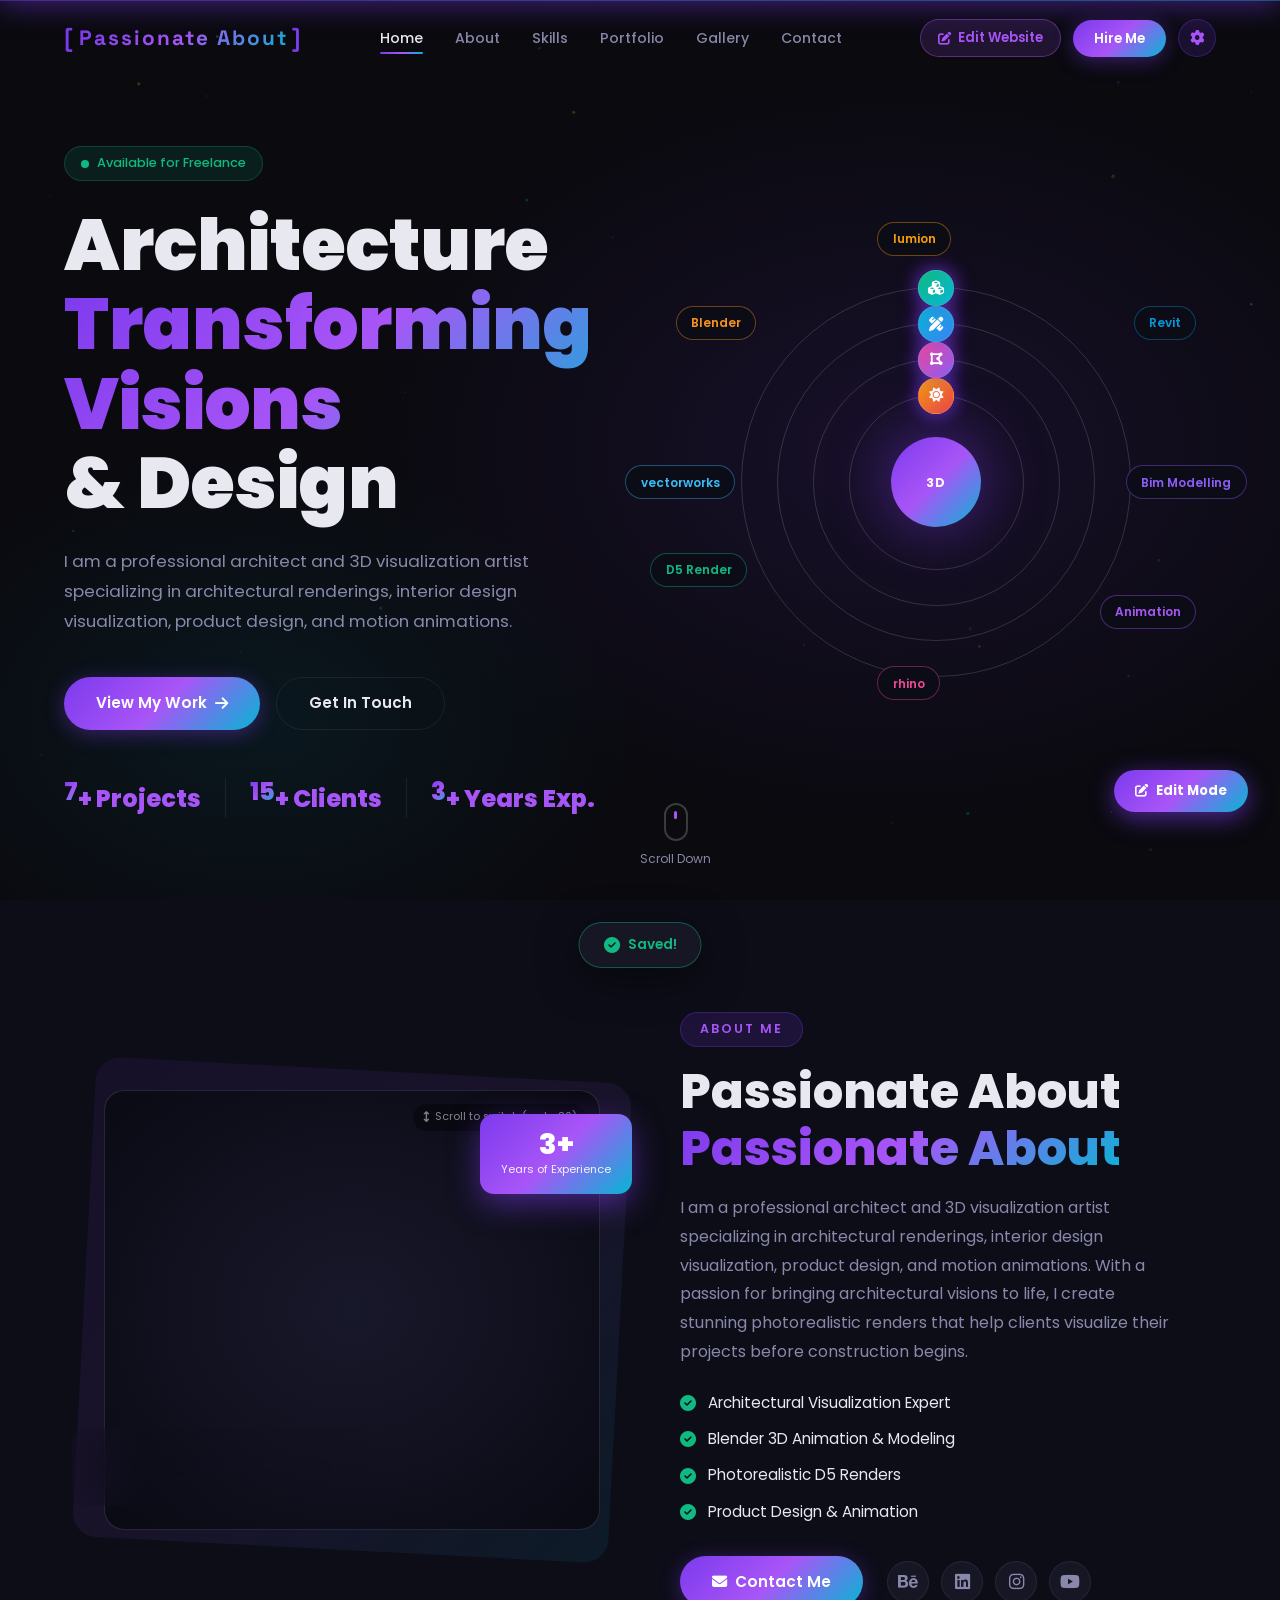
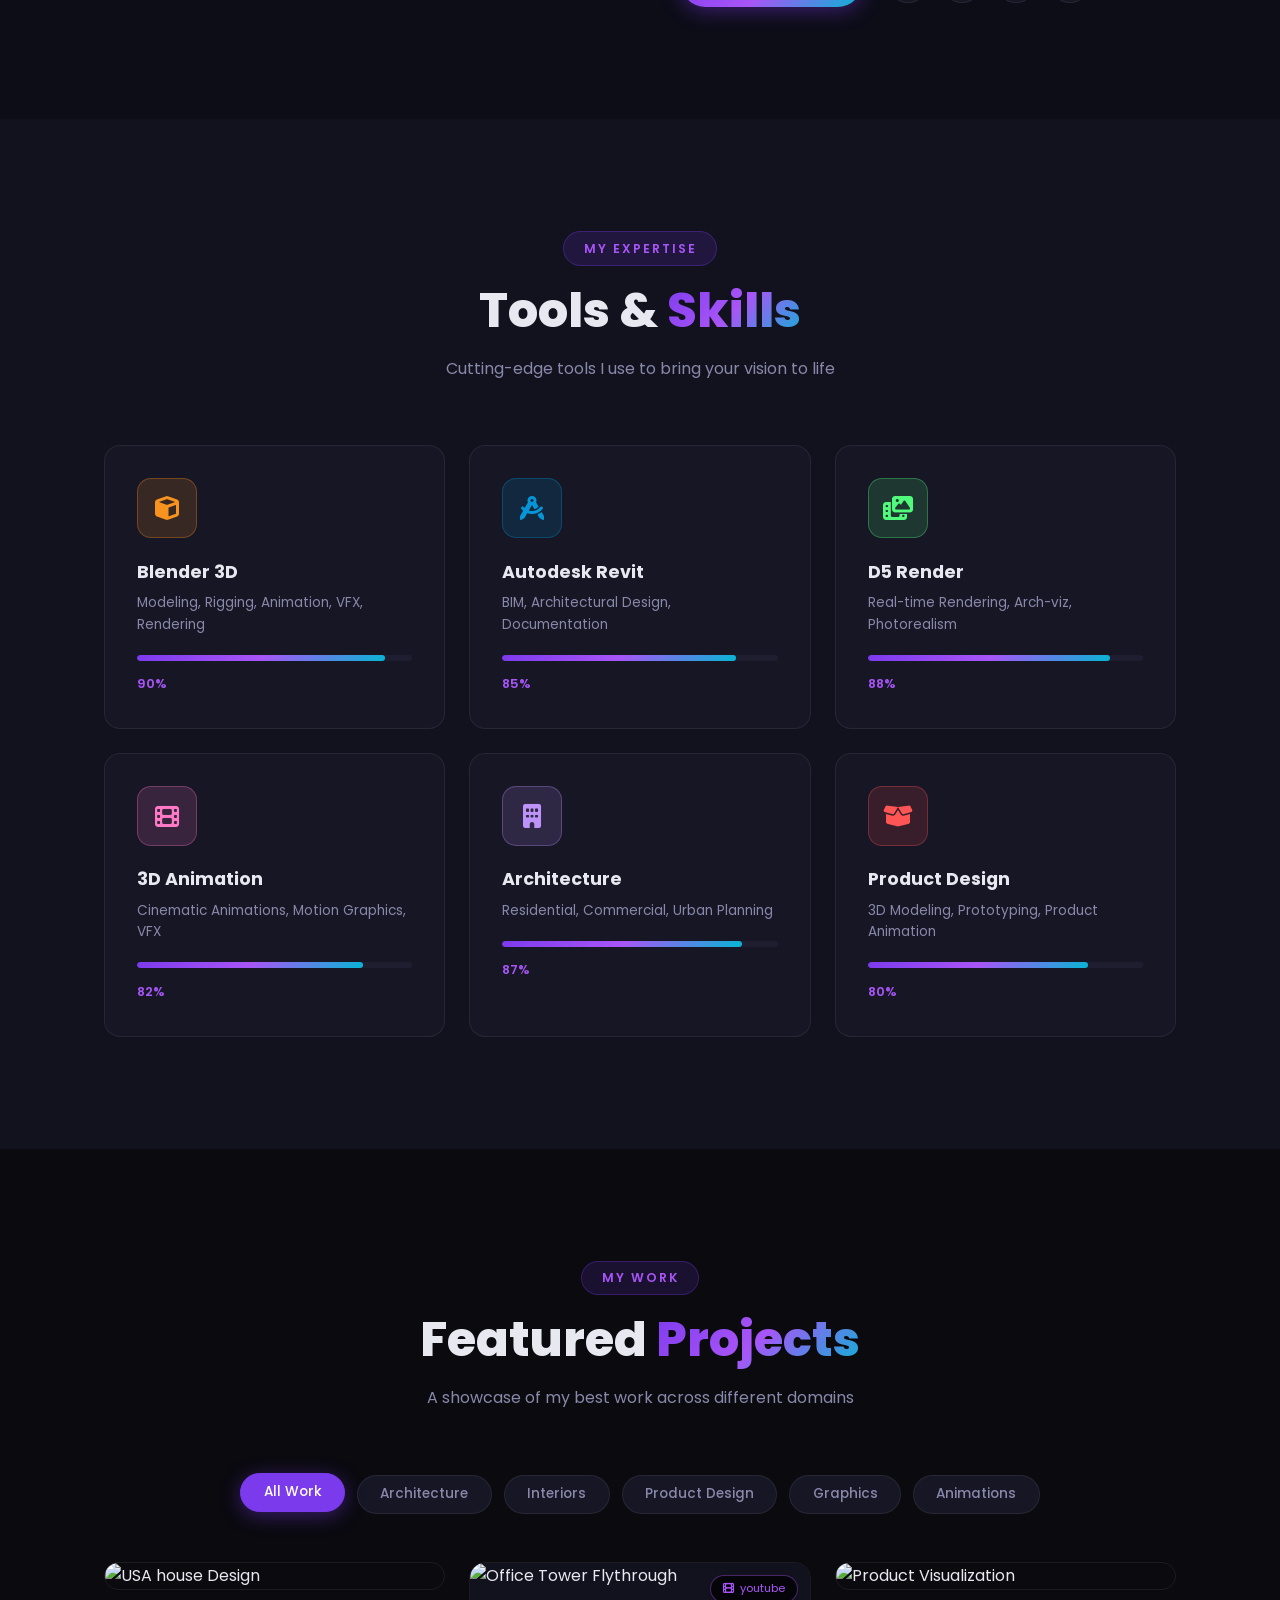
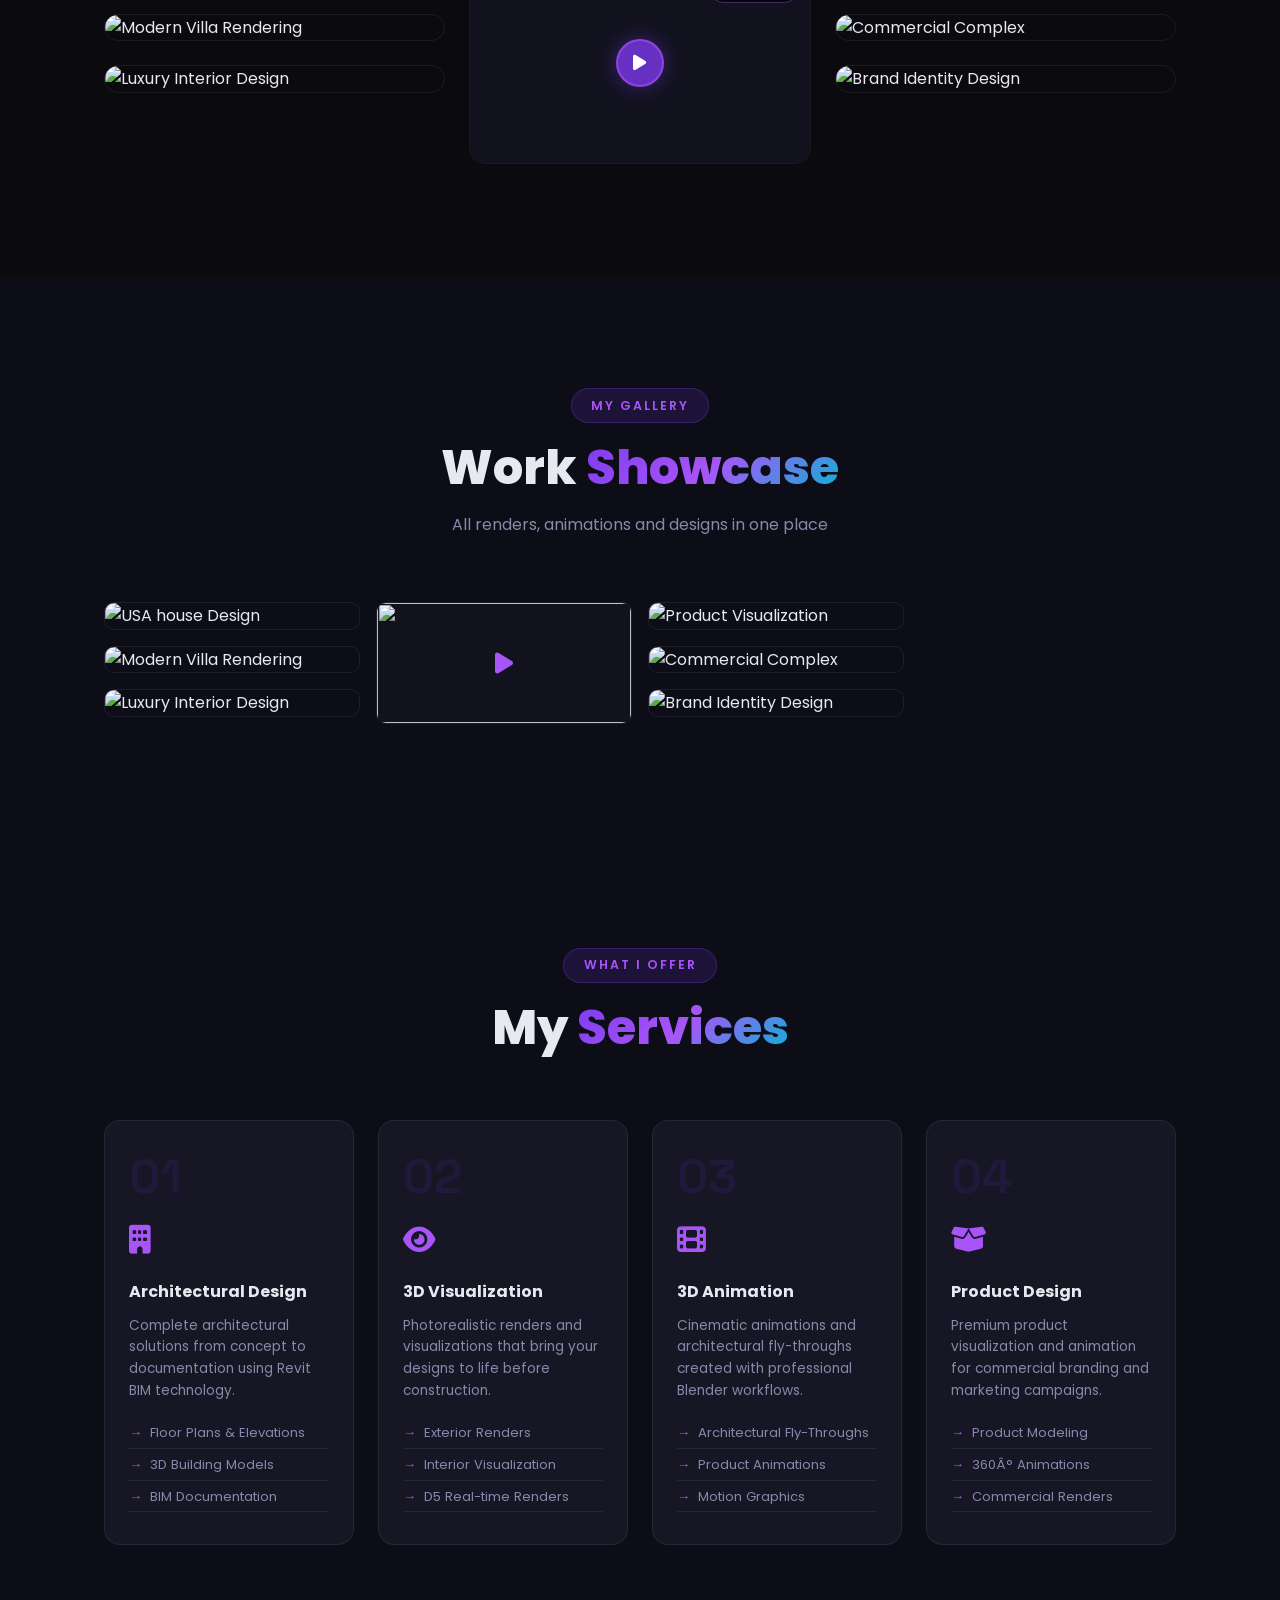
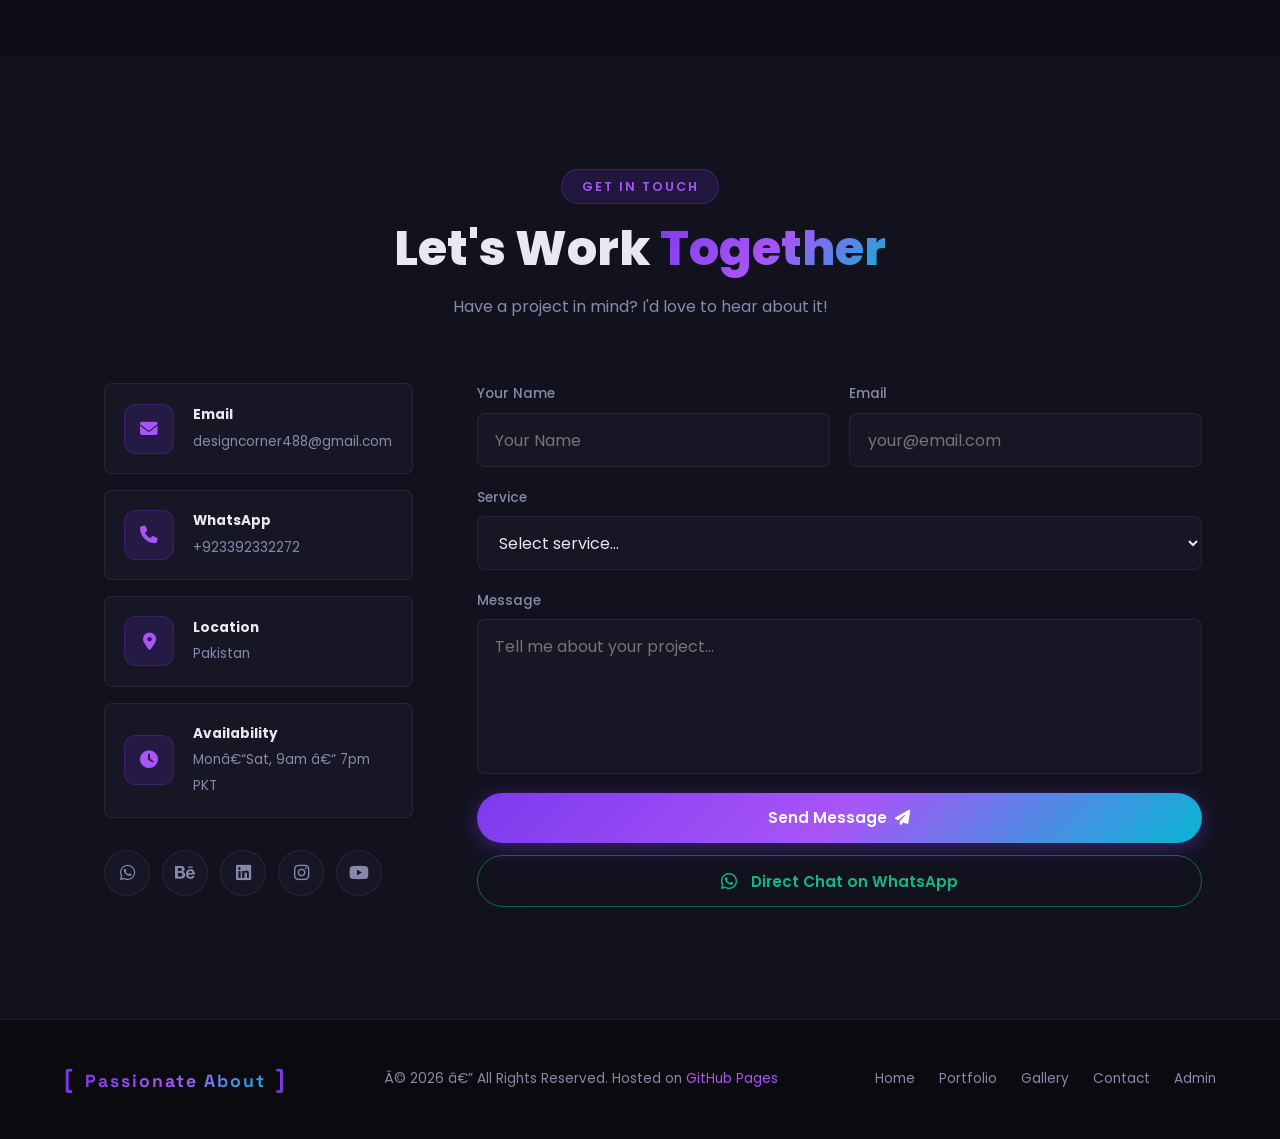
==== commit e15bd279: "feat(contact): add Web3Forms access key - direct email now works without client email app (v20.1)" ====
--- a/index.html
+++ b/index.html
@@ -16,7 +16,7 @@
   <link rel="preconnect" href="https://fonts.gstatic.com" crossorigin/>
   <link href="https://fonts.googleapis.com/css2?family=Poppins:wght@300;400;500;600;700;800;900&family=Space+Grotesk:wght@300;400;500;600;700&display=swap" rel="stylesheet"/>
   <link rel="stylesheet" href="https://cdnjs.cloudflare.com/ajax/libs/font-awesome/6.5.0/css/all.min.css"/>
-  <link rel="stylesheet" href="style.css?v=20.0"/>
+  <link rel="stylesheet" href="style.css?v=20.1"/>
   <script type="module" src="https://ajax.googleapis.com/ajax/libs/model-viewer/3.4.0/model-viewer.min.js"></script>
 </head>
 <body>
@@ -590,7 +590,7 @@
   </div>
 </div>
 
-<script src="script.js?v=20.0"></script>
+<script src="script.js?v=20.1"></script>
 <!-- REORDER MODELS & ANIMATIONS MODAL -->
 <div class="modal-overlay" id="glbReorderModal">
   <div class="modal-box" style="max-width:520px;">
@@ -615,3 +615,4 @@
 </body>
 </html>
 
+
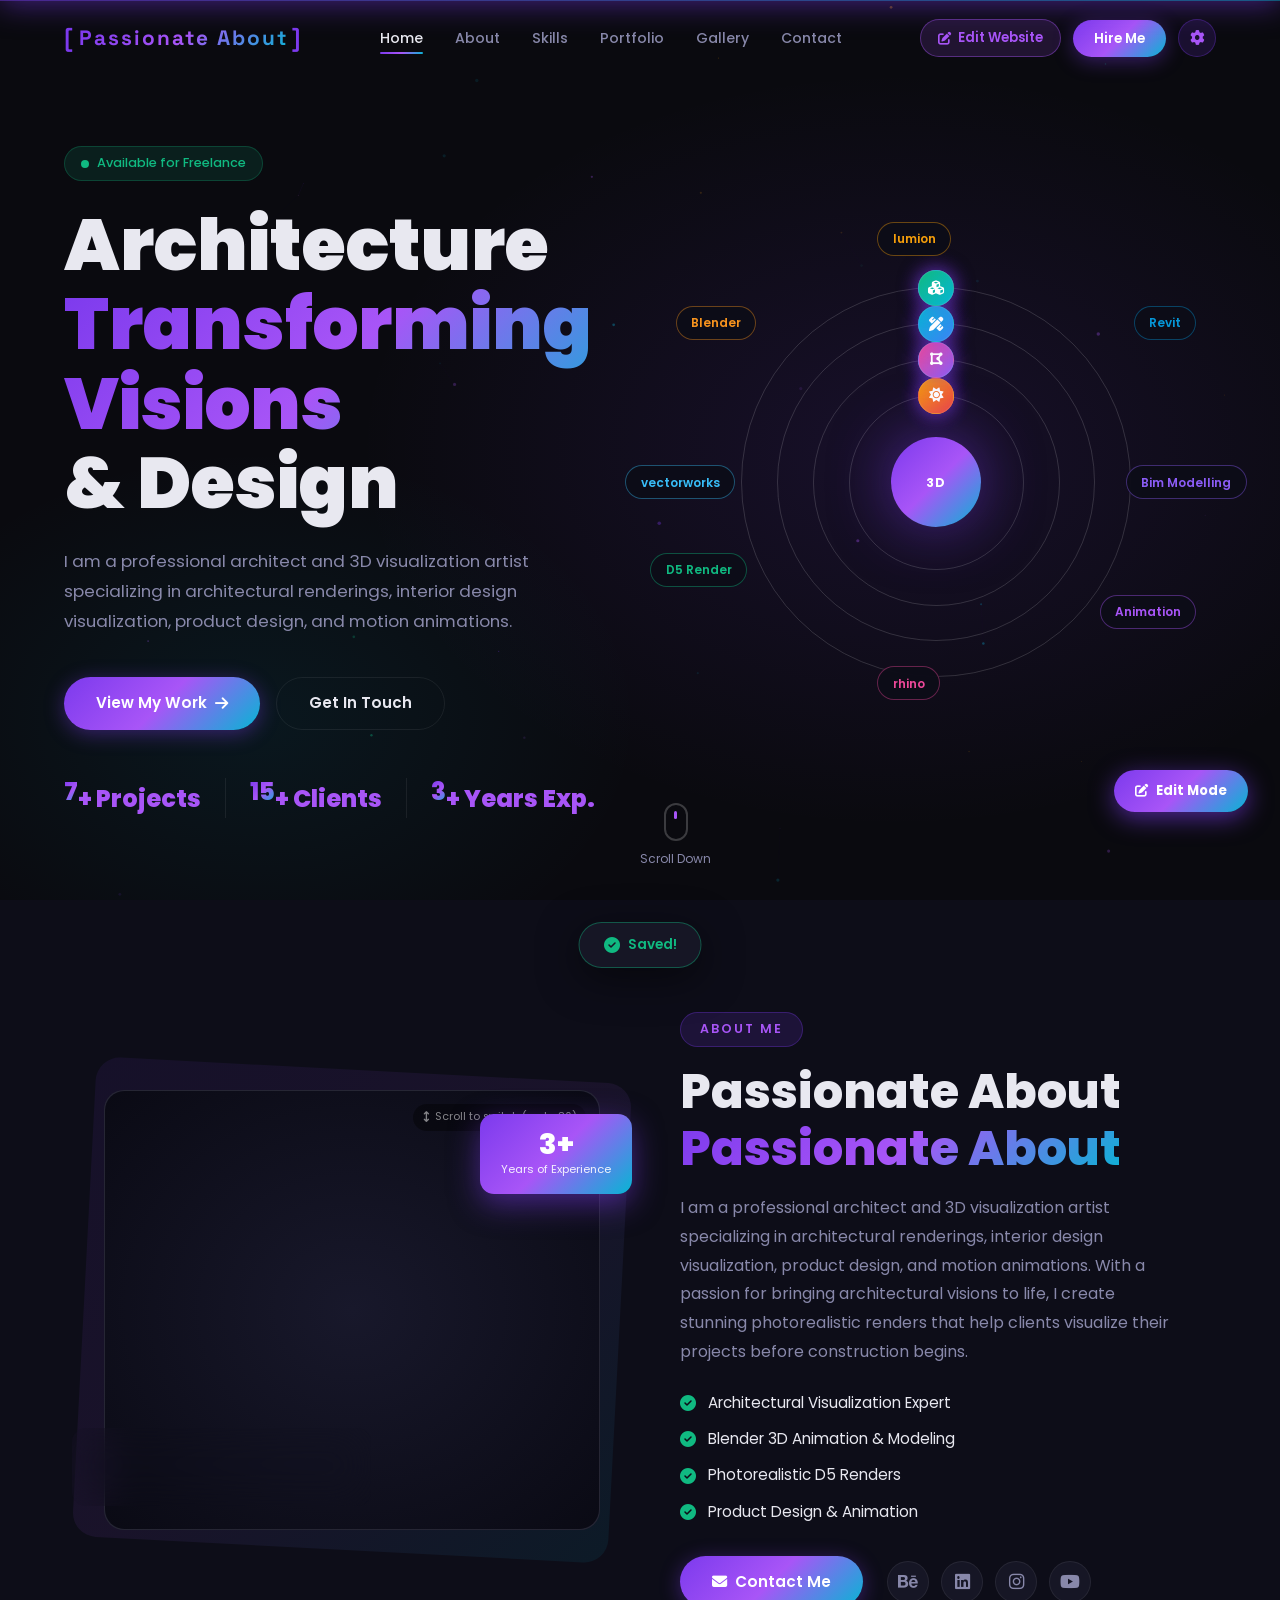
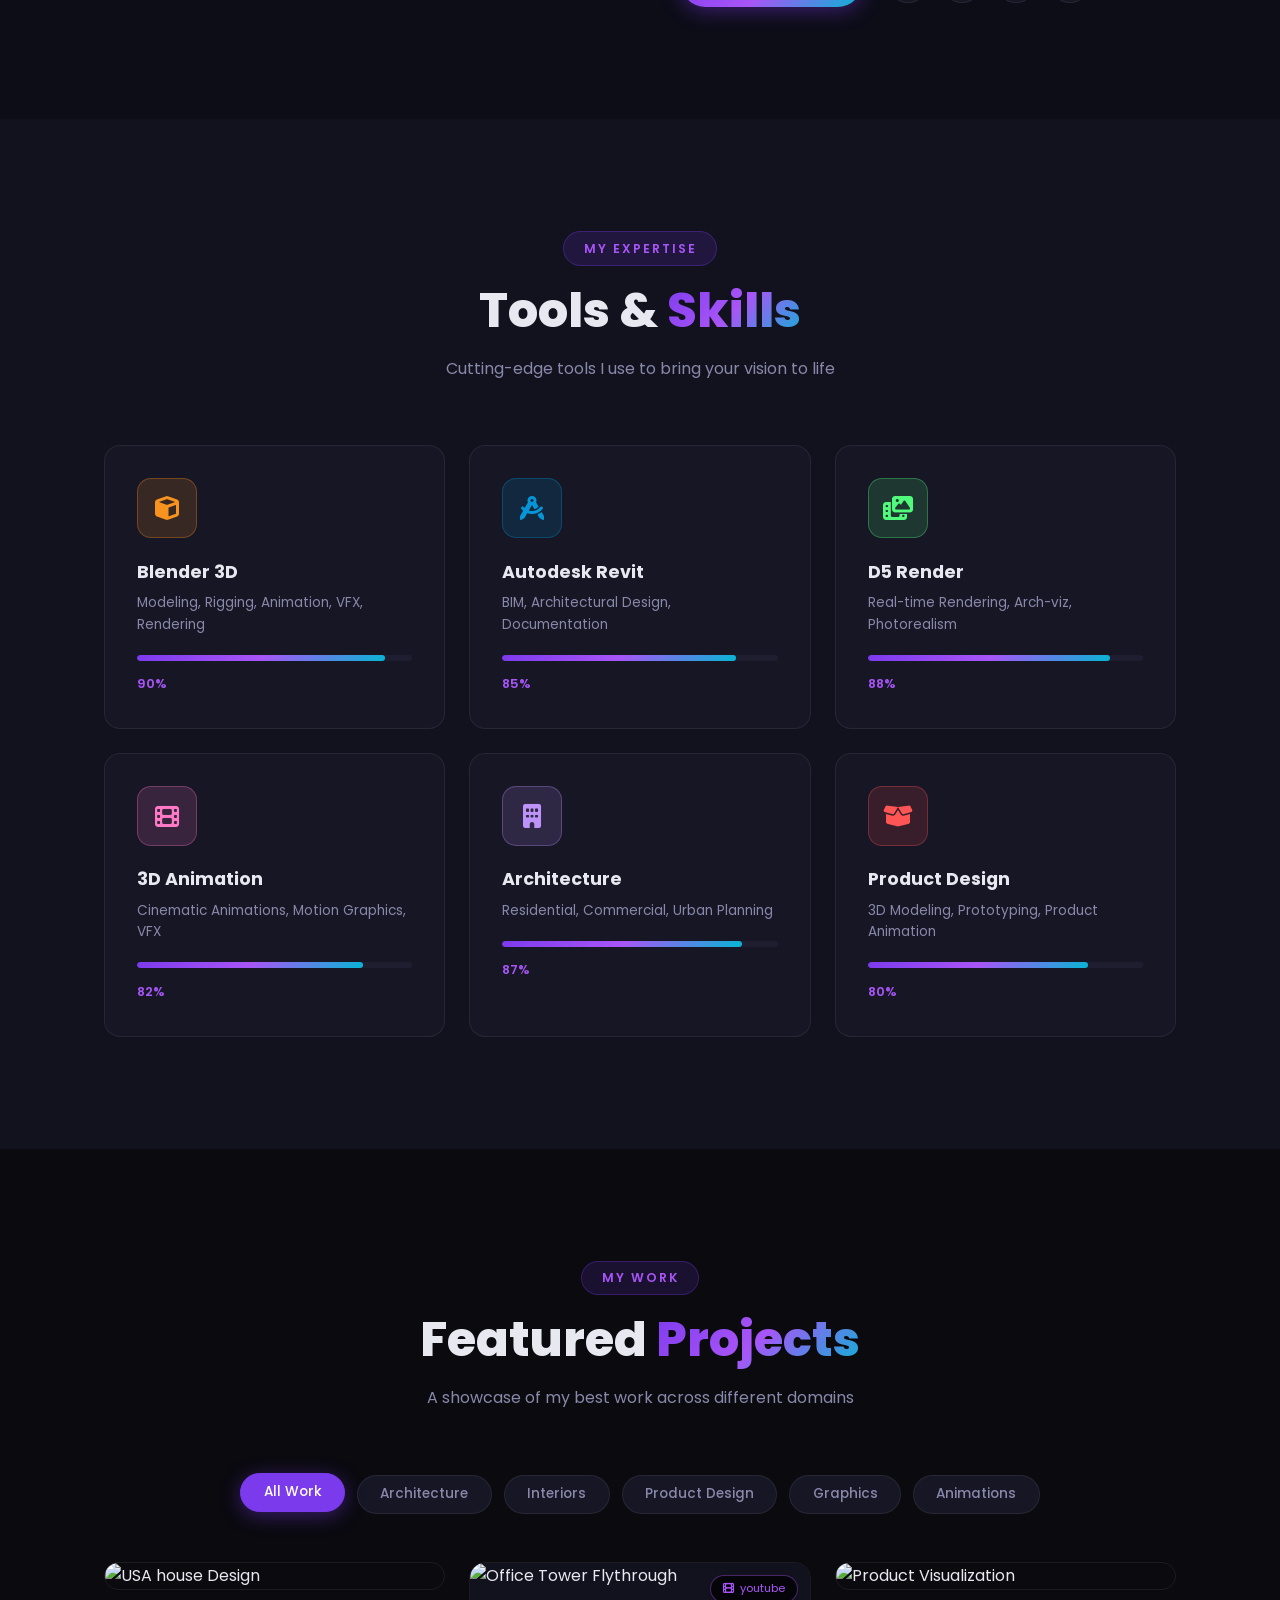
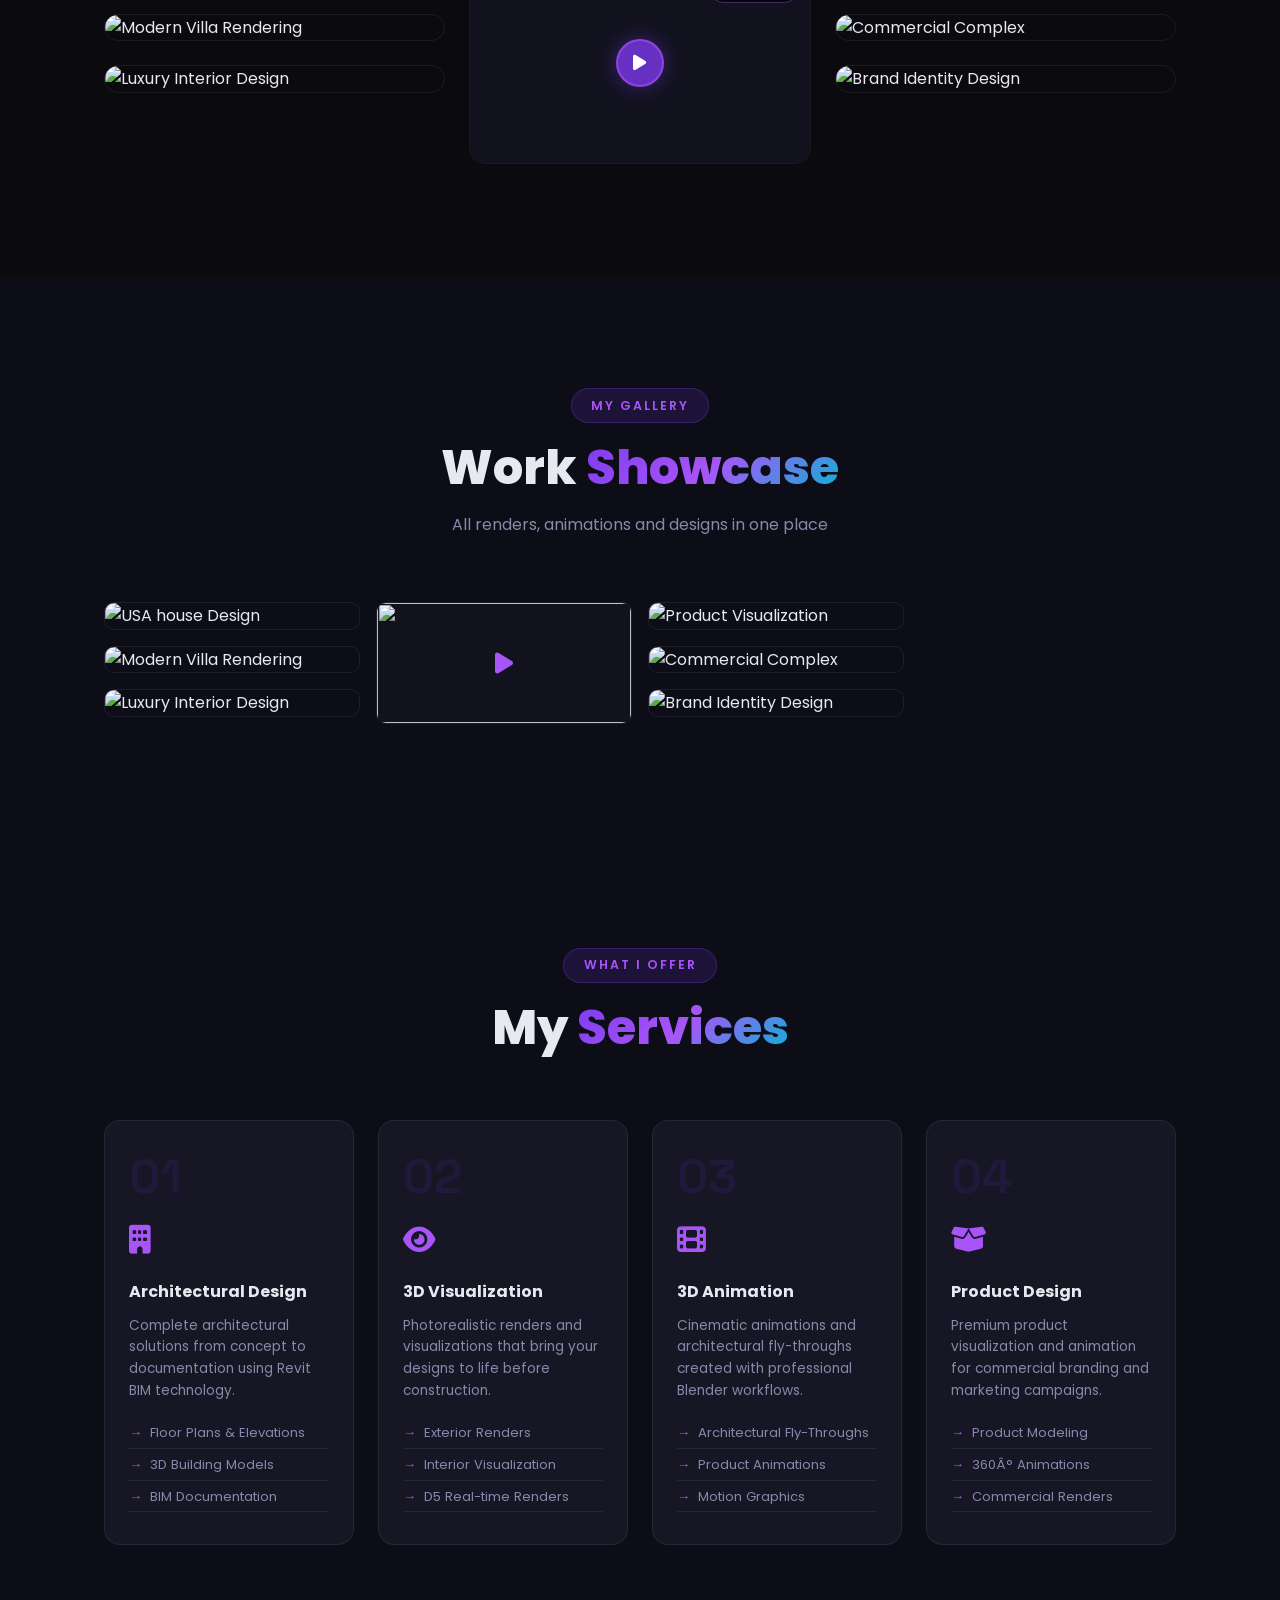
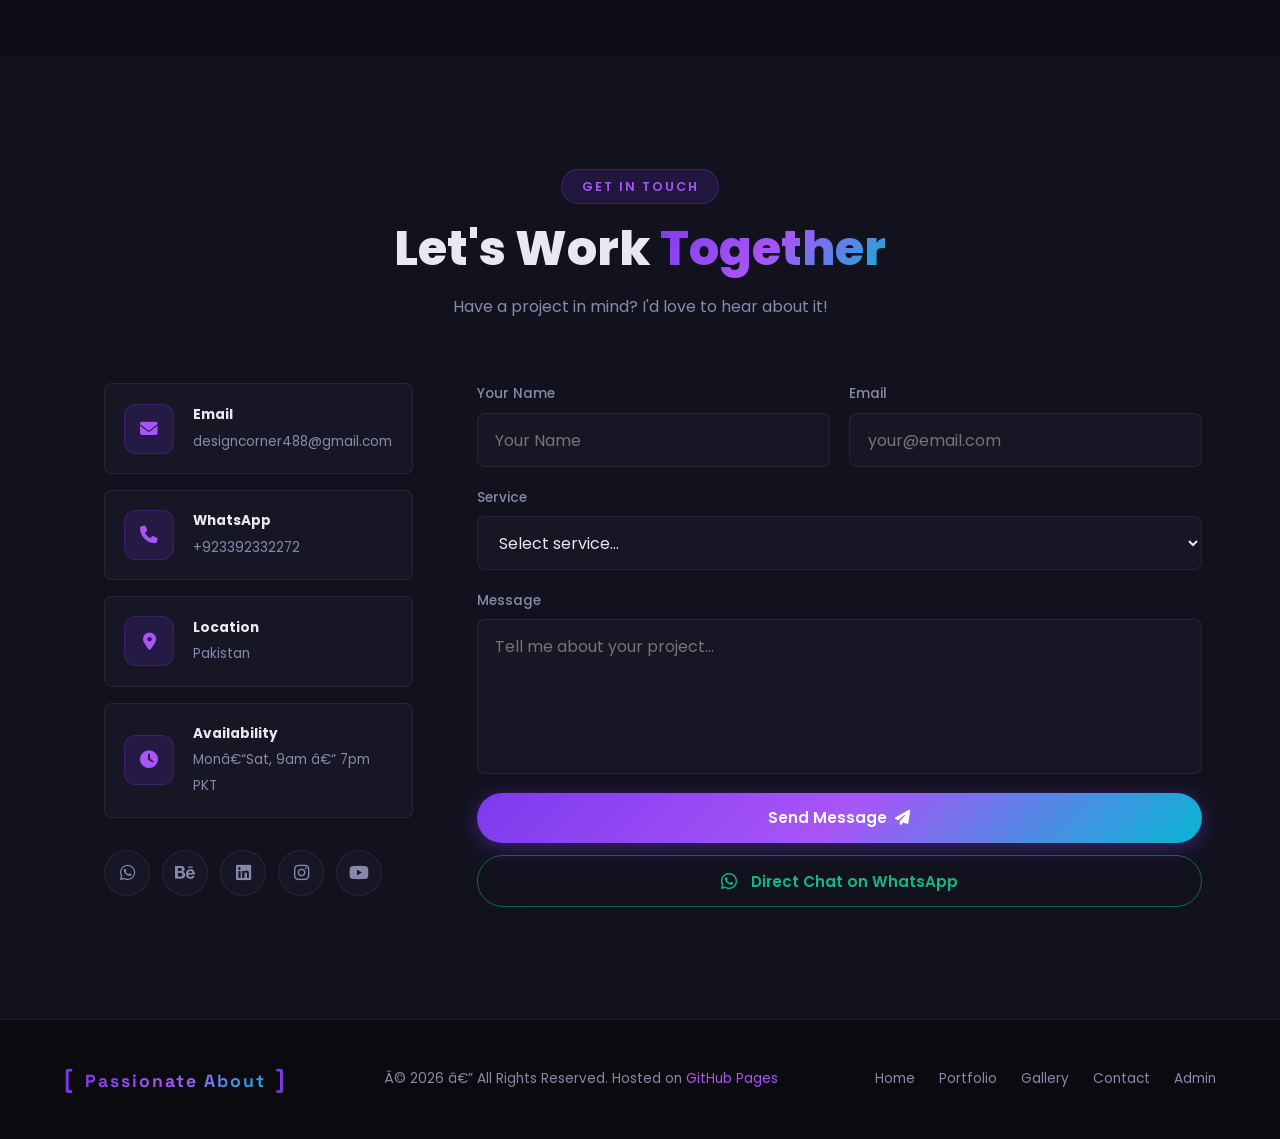
==== commit 90ec47d8: "fix(whatsapp): use web.whatsapp.com instead of wa.me - no app install needed (v20.2)" ====
--- a/index.html
+++ b/index.html
@@ -16,7 +16,7 @@
   <link rel="preconnect" href="https://fonts.gstatic.com" crossorigin/>
   <link href="https://fonts.googleapis.com/css2?family=Poppins:wght@300;400;500;600;700;800;900&family=Space+Grotesk:wght@300;400;500;600;700&display=swap" rel="stylesheet"/>
   <link rel="stylesheet" href="https://cdnjs.cloudflare.com/ajax/libs/font-awesome/6.5.0/css/all.min.css"/>
-  <link rel="stylesheet" href="style.css?v=20.1"/>
+  <link rel="stylesheet" href="style.css?v=20.2"/>
   <script type="module" src="https://ajax.googleapis.com/ajax/libs/model-viewer/3.4.0/model-viewer.min.js"></script>
 </head>
 <body>
@@ -444,7 +444,7 @@
           <div><strong>Availability</strong><span class="editable" data-key="cAvail">Monâ€“Sat, 9am â€“ 7pm PKT</span></div>
         </div>
         <div class="contact-socials">
-          <a href="https://wa.me/923392332272" target="_blank" rel="noopener noreferrer" class="csocial social-link" data-platform="whatsapp" title="Chat on WhatsApp"><i class="fab fa-whatsapp"></i></a>
+          <a href="https://web.whatsapp.com/send?phone=923392332272" target="_blank" rel="noopener noreferrer" class="csocial social-link" data-platform="whatsapp" title="Chat on WhatsApp"><i class="fab fa-whatsapp"></i></a>
           <a href="#" class="csocial social-link" data-platform="behance"><i class="fab fa-behance"></i></a>
           <a href="#" class="csocial social-link" data-platform="linkedin"><i class="fab fa-linkedin"></i></a>
           <a href="#" class="csocial social-link" data-platform="instagram"><i class="fab fa-instagram"></i></a>
@@ -590,7 +590,7 @@
   </div>
 </div>
 
-<script src="script.js?v=20.1"></script>
+<script src="script.js?v=20.2"></script>
 <!-- REORDER MODELS & ANIMATIONS MODAL -->
 <div class="modal-overlay" id="glbReorderModal">
   <div class="modal-box" style="max-width:520px;">
@@ -616,3 +616,4 @@
 </html>
 
 
+
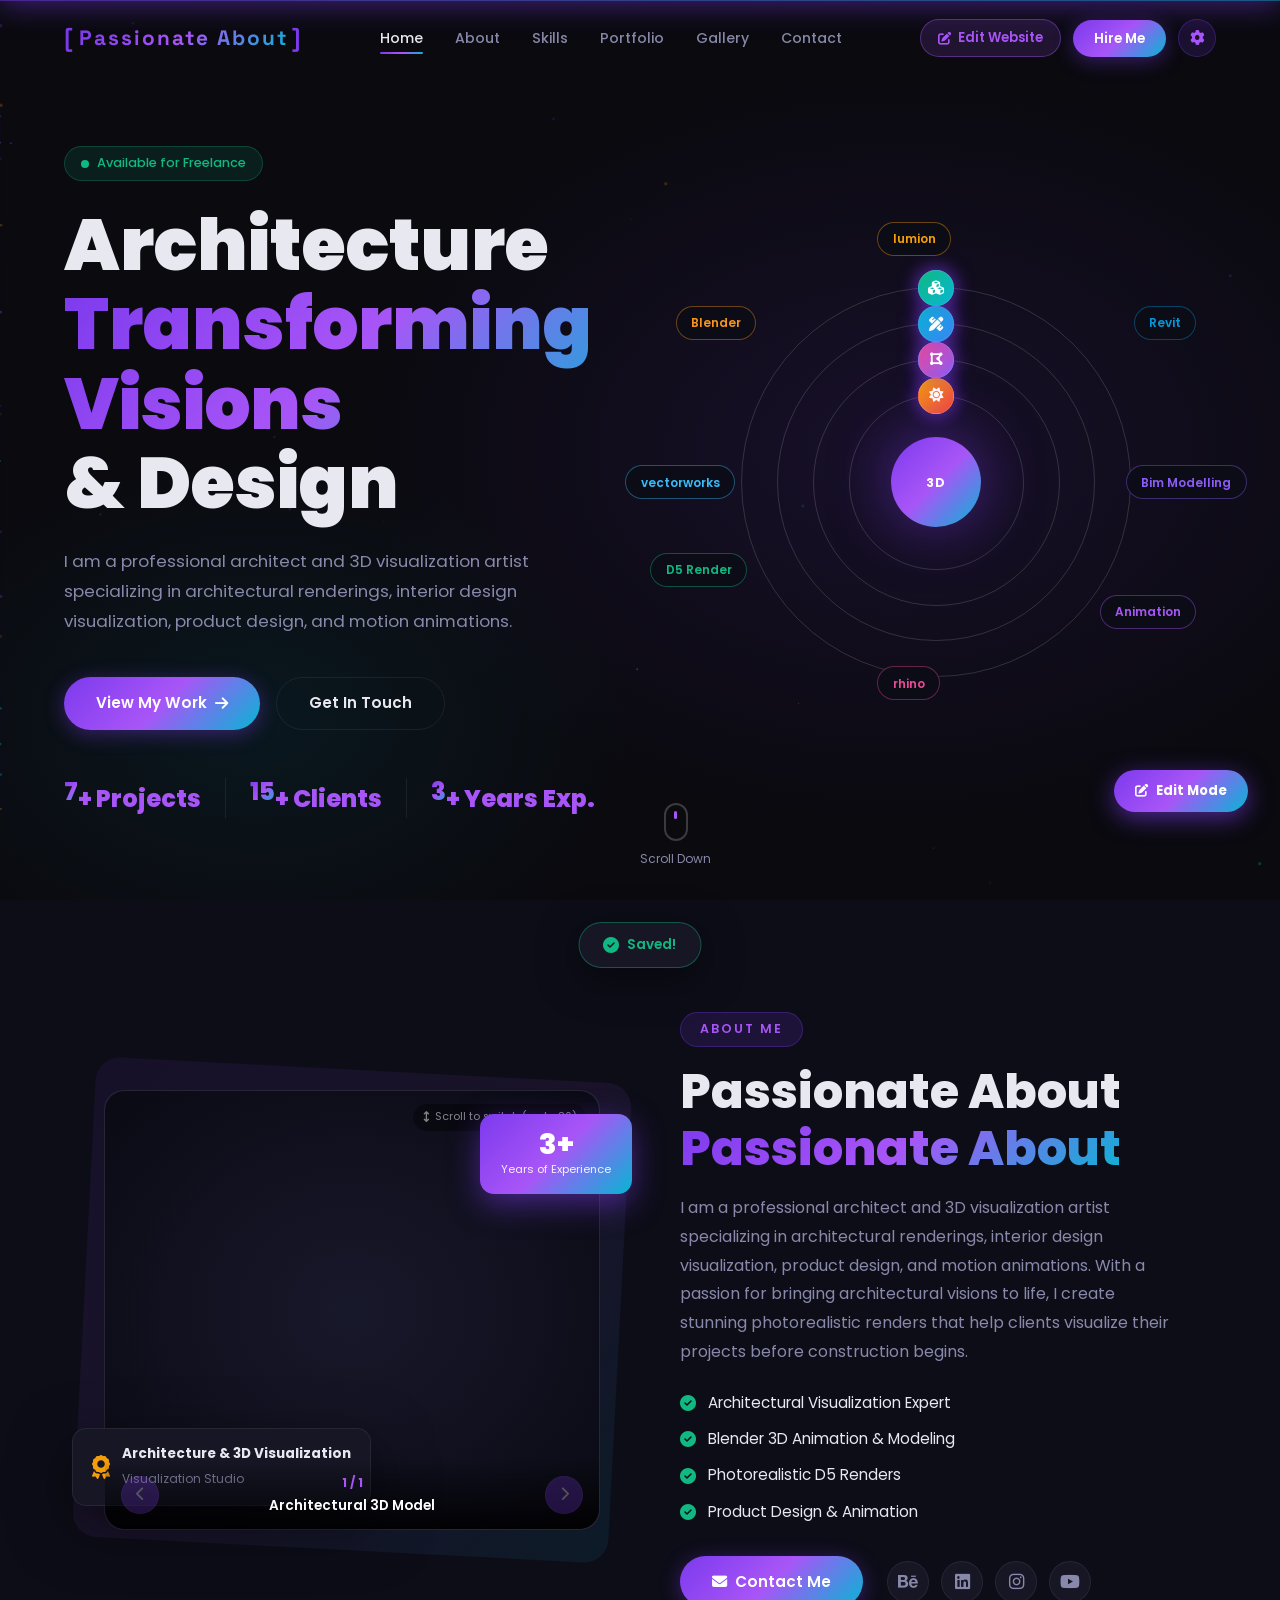
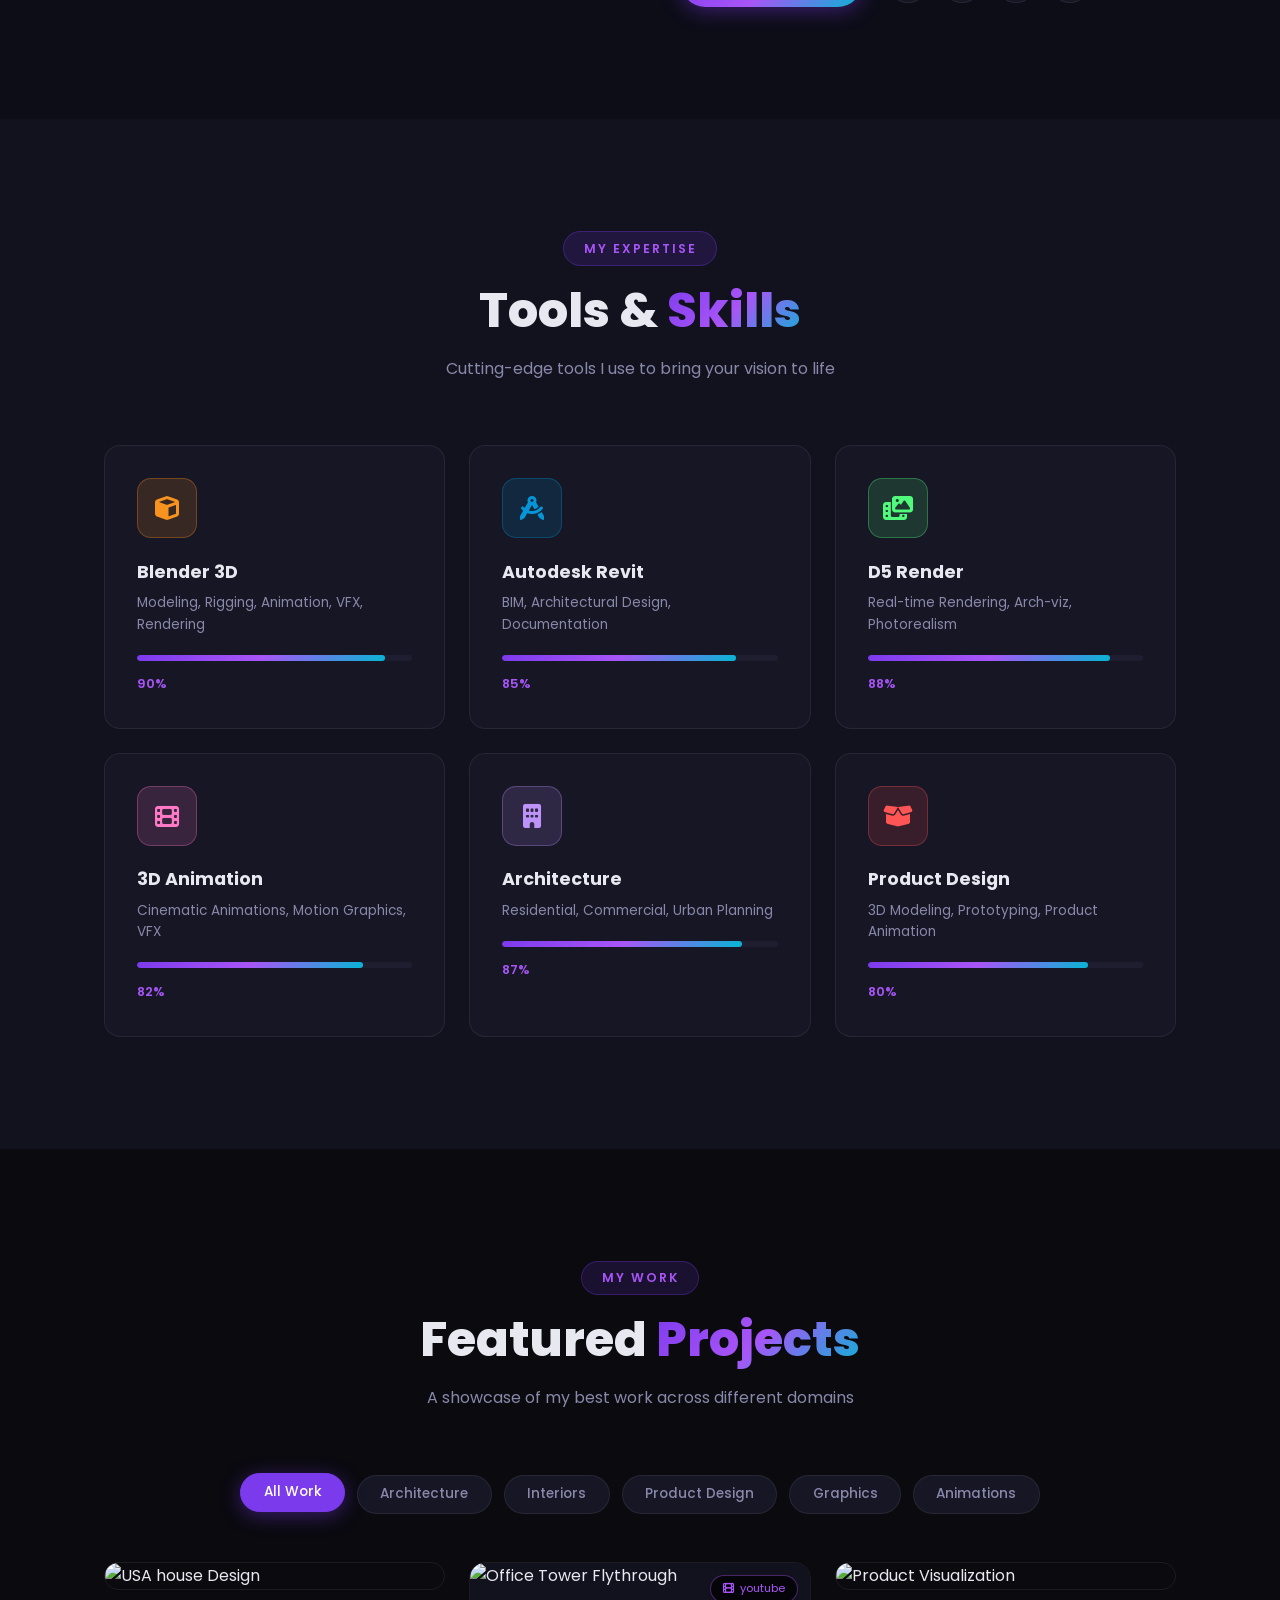
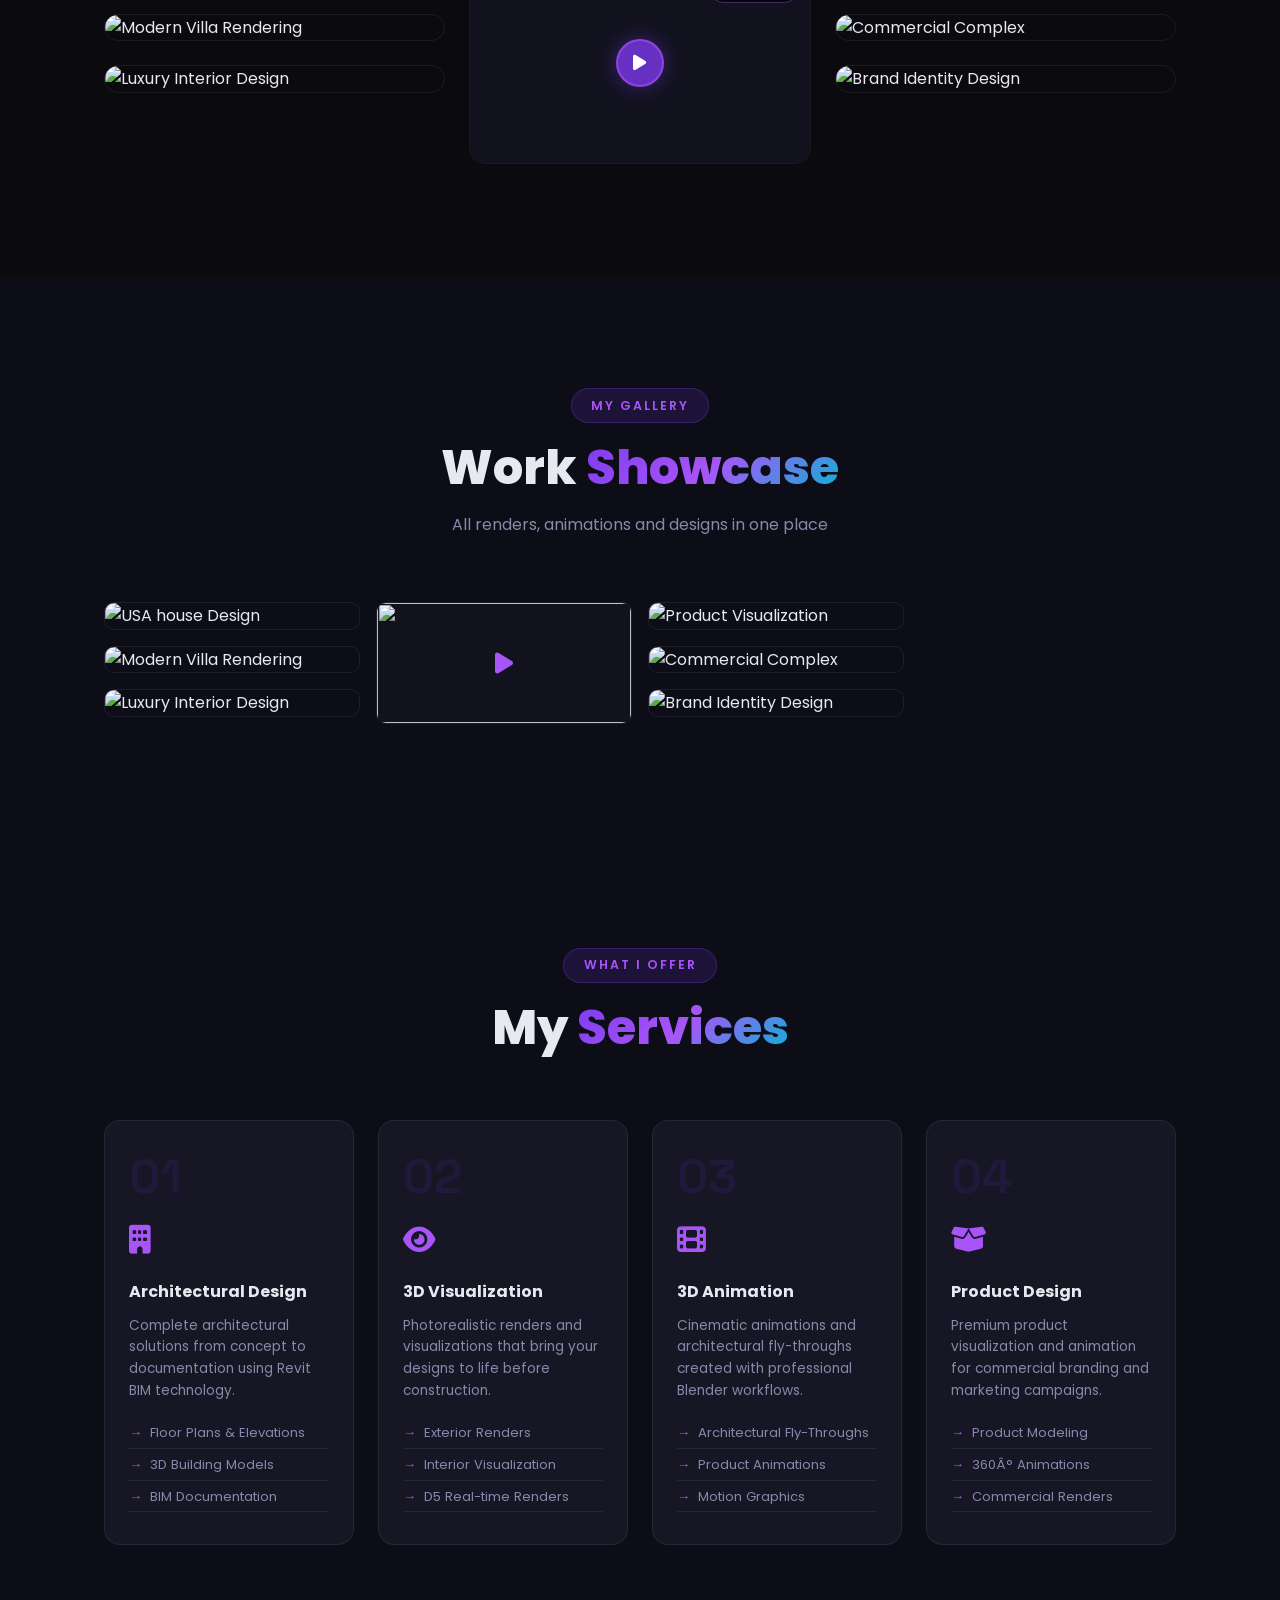
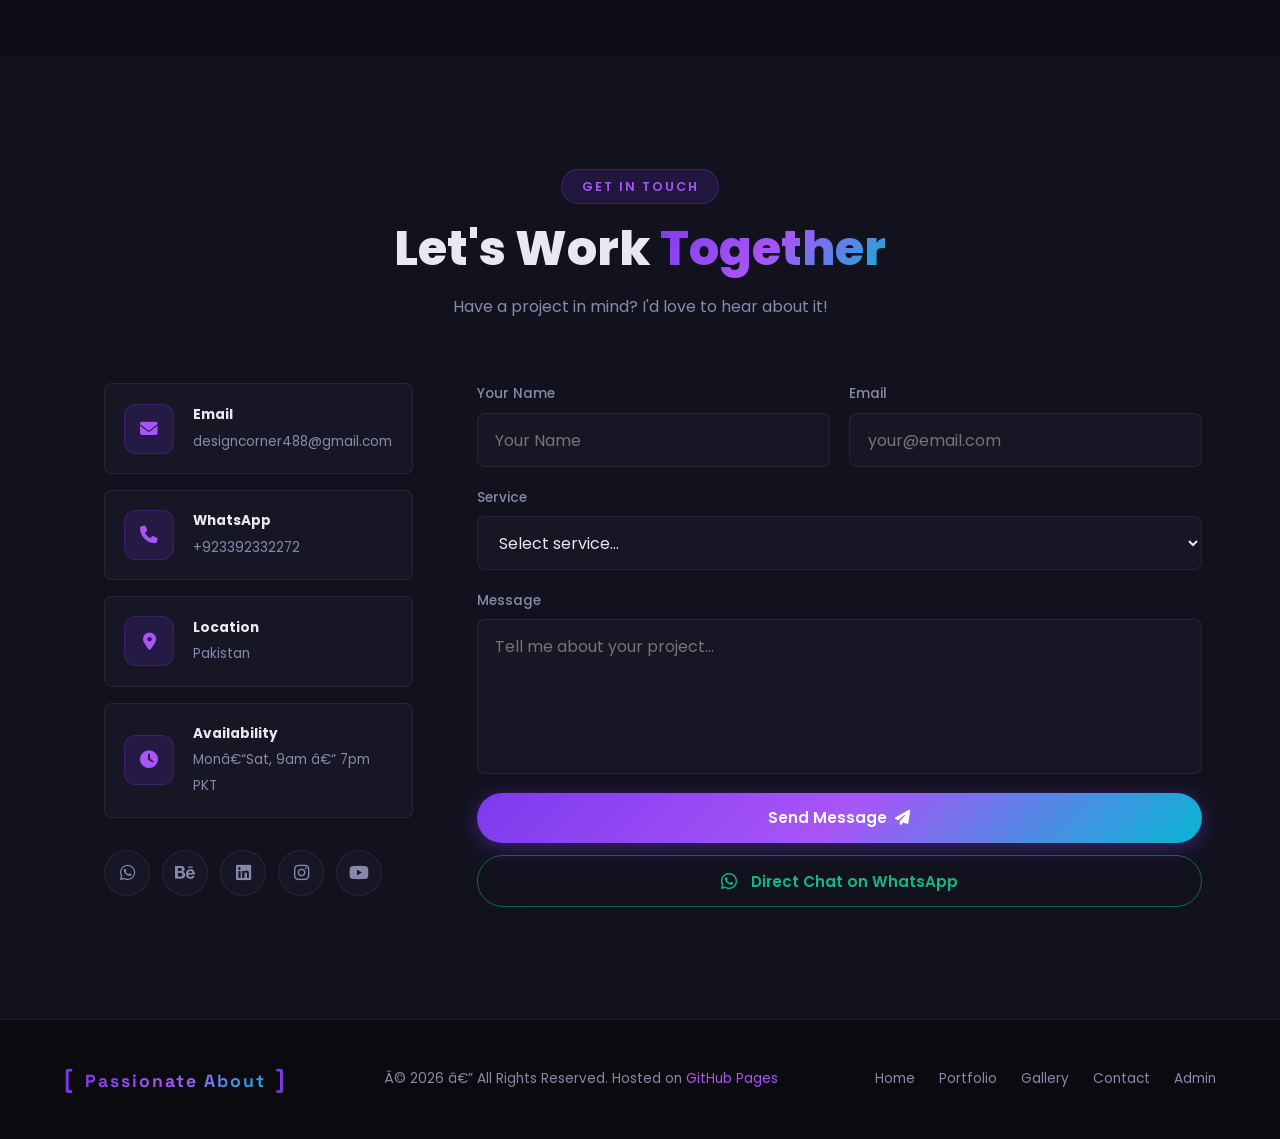
==== commit 26cda288: "feat: Add Publish Live button with GitHub API integration (v20.3)" ====
--- a/index.html
+++ b/index.html
@@ -16,7 +16,7 @@
   <link rel="preconnect" href="https://fonts.gstatic.com" crossorigin/>
   <link href="https://fonts.googleapis.com/css2?family=Poppins:wght@300;400;500;600;700;800;900&family=Space+Grotesk:wght@300;400;500;600;700&display=swap" rel="stylesheet"/>
   <link rel="stylesheet" href="https://cdnjs.cloudflare.com/ajax/libs/font-awesome/6.5.0/css/all.min.css"/>
-  <link rel="stylesheet" href="style.css?v=20.2"/>
+  <link rel="stylesheet" href="style.css?v=20.3"/>
   <script type="module" src="https://ajax.googleapis.com/ajax/libs/model-viewer/3.4.0/model-viewer.min.js"></script>
 </head>
 <body>
@@ -27,6 +27,8 @@
     <div class="edit-brand"><i class="fas fa-wand-magic-sparkles"></i><span>Edit Mode</span></div>
     <div class="edit-tools">
       <button class="etool etool-save" id="btnSave" onclick="saveAll()"><i class="fas fa-floppy-disk"></i> Save</button>
+      <button class="etool etool-publish" id="btnPublish" onclick="publishToGitHub()"><i class="fas fa-cloud-upload-alt"></i> Publish Live</button>
+      <button class="etool etool-token" id="btnToken" onclick="openGhTokenModal()" title="GitHub Token Setup"><i class="fab fa-github"></i></button>
       <button class="etool etool-softwares" id="btnManageSoftwares" onclick="openSoftwareModal()"><i class="fas fa-tags"></i> Software Tags</button>
       <button class="etool etool-reset" id="btnReset"><i class="fas fa-rotate-left"></i> Reset</button>
       <button class="etool etool-lock" id="btnLock" onclick="lockEditMode()" title="Lock & Logout"><i class="fas fa-lock"></i> Lock</button>
@@ -590,7 +592,7 @@
   </div>
 </div>
 
-<script src="script.js?v=20.2"></script>
+<script src="script.js?v=20.3"></script>
 <!-- REORDER MODELS & ANIMATIONS MODAL -->
 <div class="modal-overlay" id="glbReorderModal">
   <div class="modal-box" style="max-width:520px;">
@@ -612,6 +614,28 @@
   </div>
 </div>
 
+
+<!-- GITHUB TOKEN MODAL -->
+<div class="modal-overlay" id="ghTokenModal" style="display:none" onclick="if(event.target===this)closeGhTokenModal()">
+  <div class="modal-box" style="max-width:480px">
+    <div class="modal-header">
+      <h3 style="display:flex;align-items:center;gap:.5rem"><i class="fab fa-github"></i> GitHub Token Setup</h3>
+      <button class="modal-close" onclick="closeGhTokenModal()"><i class="fas fa-times"></i></button>
+    </div>
+    <div class="modal-body" style="padding:1.5rem">
+      <p style="color:#ccc;margin-bottom:1rem">Publish Live button kaam karne ke liye ek <strong>GitHub Personal Access Token</strong> chahiye. Yeh sirf aapke browser mein save hota hai.</p>
+      <a href="https://github.com/settings/tokens/new?scopes=public_repo&description=Portfolio+CMS+Publish" target="_blank" rel="noopener" style="display:inline-block;margin-bottom:1rem;color:#38bdf8;text-decoration:none"><i class="fas fa-external-link-alt"></i> GitHub par click karein aur token banayein (public_repo scope)</a>
+      <input type="password" id="ghTokenInput" placeholder="ghp_xxxxxxxxxxxxxxxxxxxx" style="width:100%;padding:.75rem 1rem;border:1px solid rgba(255,255,255,.2);background:rgba(255,255,255,.07);color:#fff;border-radius:10px;font-size:.9rem;box-sizing:border-box">
+      <p style="color:#888;font-size:.8rem;margin-top:.5rem"><i class="fas fa-shield-alt"></i> Token sirf aapke browser mein store hota hai — kahi send nahi hota siwaye GitHub API ke</p>
+    </div>
+    <div class="modal-footer" style="display:flex;gap:.75rem;justify-content:flex-end;padding:1rem 1.5rem">
+      <button class="btn-secondary" onclick="removeGhToken()" style="margin-right:auto"><i class="fas fa-trash"></i> Remove Token</button>
+      <button class="btn-secondary" onclick="closeGhTokenModal()">Cancel</button>
+      <button class="btn-primary" onclick="saveGhToken()"><i class="fas fa-check"></i> Save & Publish</button>
+    </div>
+  </div>
+</div>
+
 </body>
 </html>
 
--- a/style.css
+++ b/style.css
@@ -755,3 +755,8 @@
   background: var(--gold) !important;
   color: #000 !important;
 }
+
+.etool-publish{background:rgba(99,102,241,.4);border-color:rgba(99,102,241,.7)}
+.etool-publish:hover{background:rgba(99,102,241,.8)}
+.etool-token{background:rgba(255,255,255,.1);border-color:rgba(255,255,255,.25);padding:.4rem .7rem}
+.etool-token:hover{background:rgba(255,255,255,.25)}
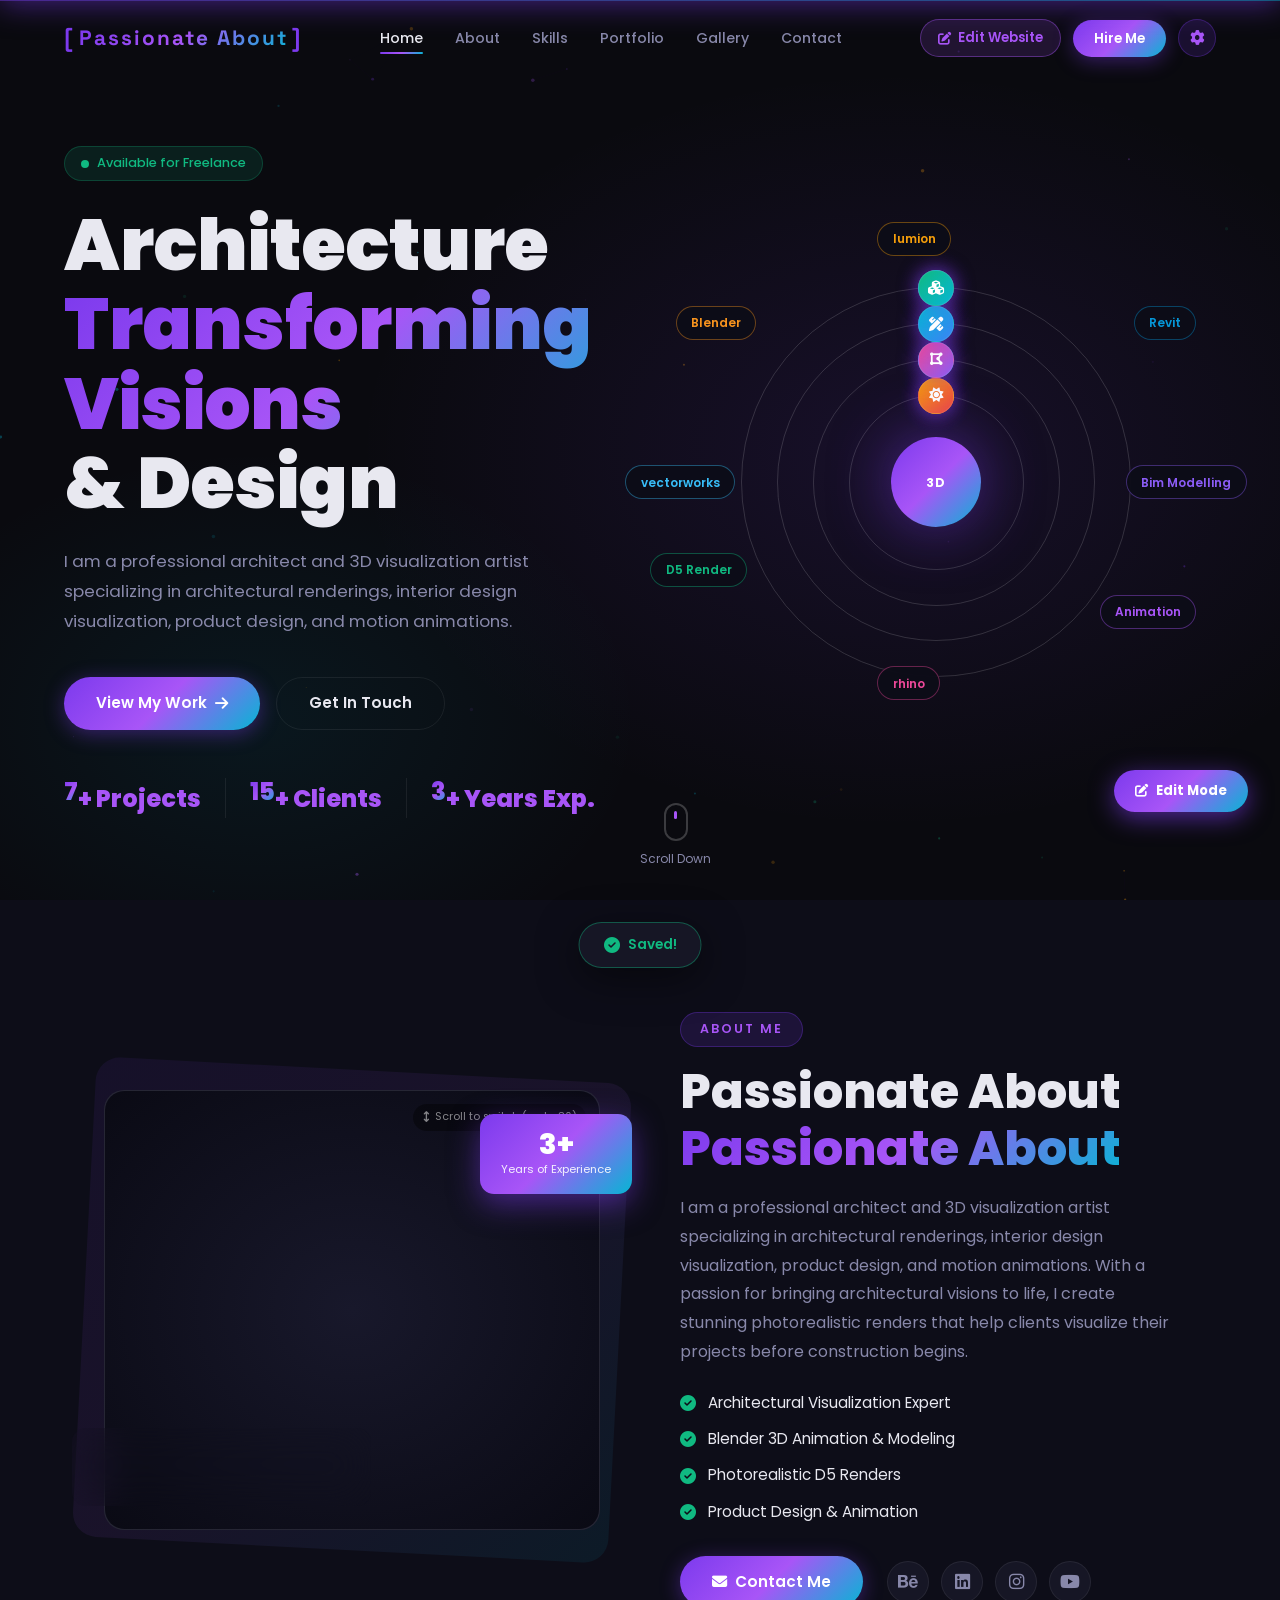
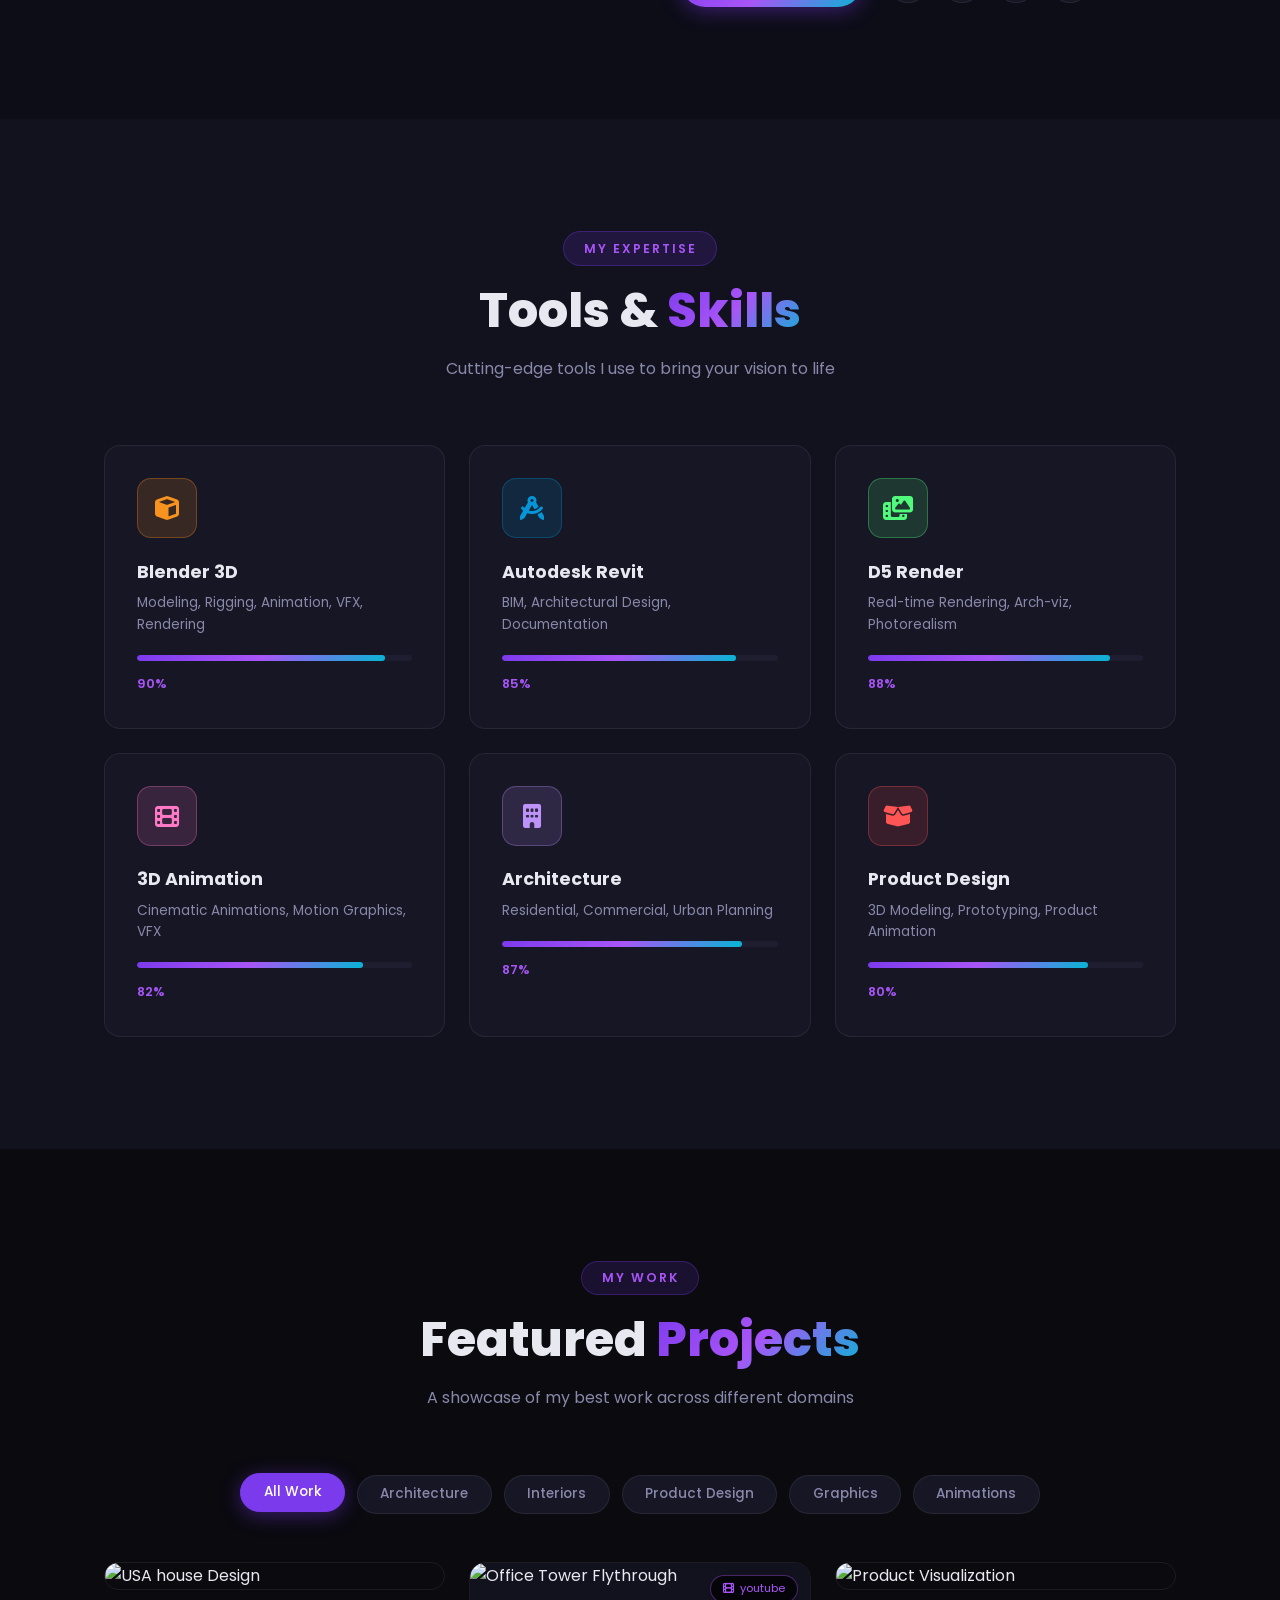
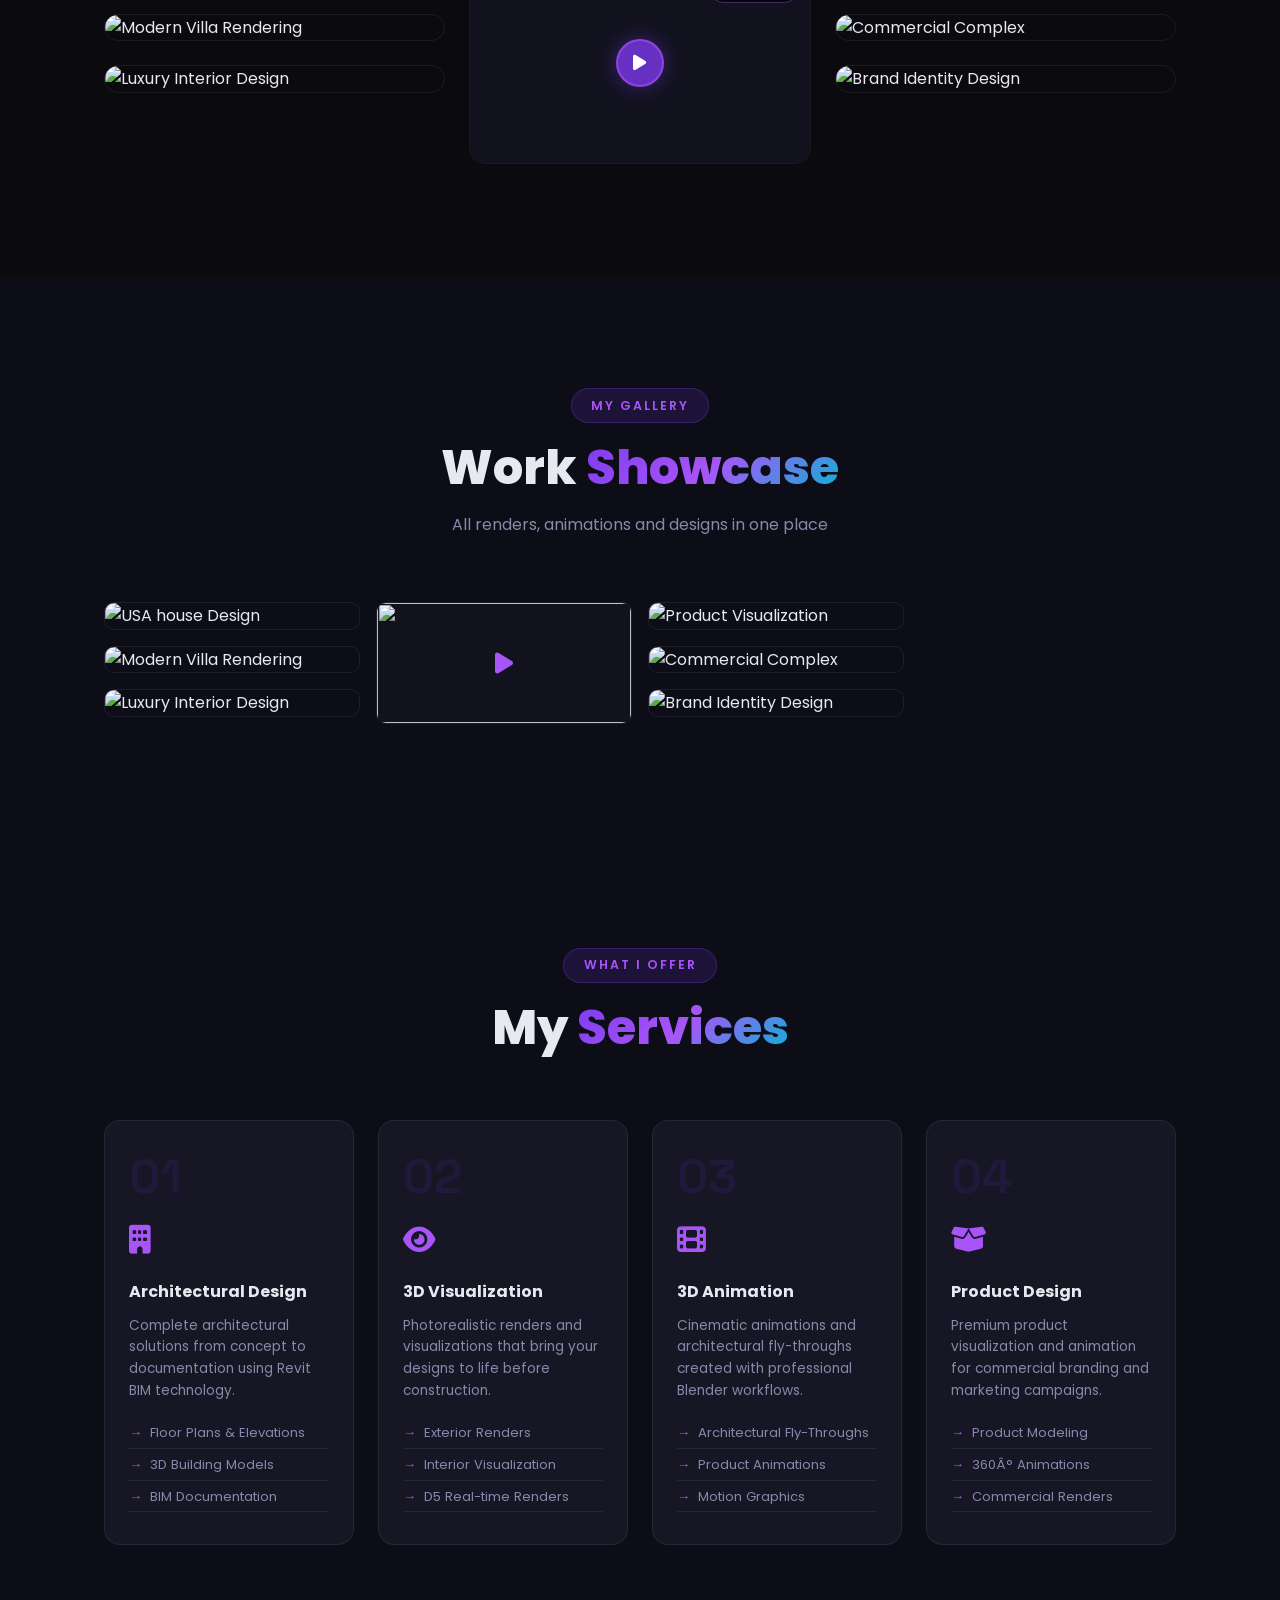
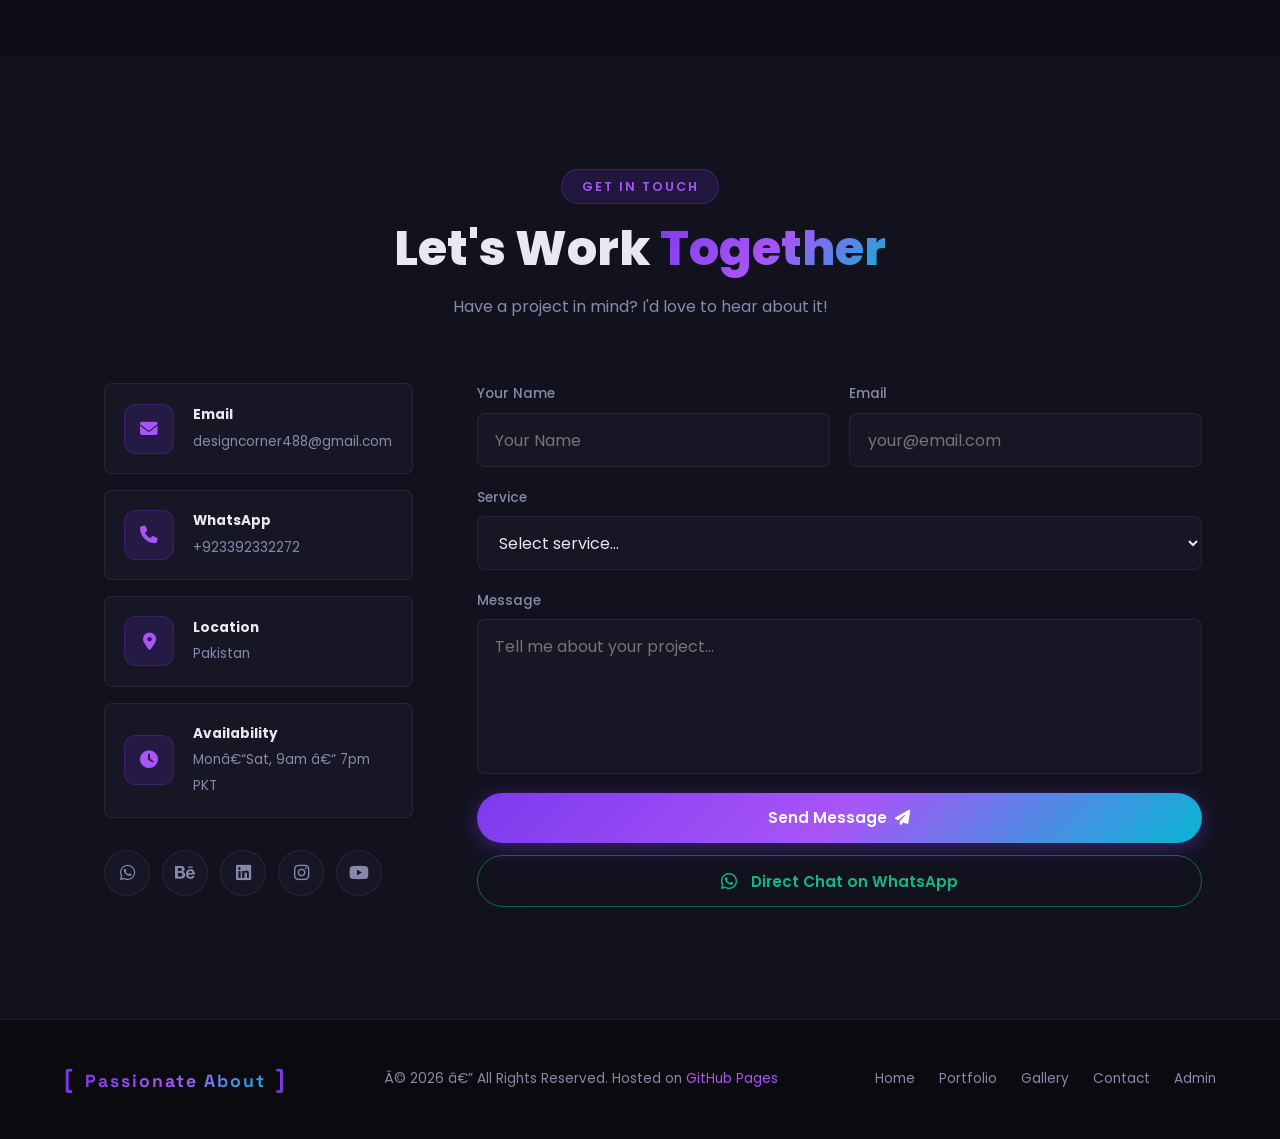
==== commit 984b9e5a: "feat: Local publish server - no token needed, one-click Publish Live (v20.4)" ====
--- a/index.html
+++ b/index.html
@@ -16,7 +16,7 @@
   <link rel="preconnect" href="https://fonts.gstatic.com" crossorigin/>
   <link href="https://fonts.googleapis.com/css2?family=Poppins:wght@300;400;500;600;700;800;900&family=Space+Grotesk:wght@300;400;500;600;700&display=swap" rel="stylesheet"/>
   <link rel="stylesheet" href="https://cdnjs.cloudflare.com/ajax/libs/font-awesome/6.5.0/css/all.min.css"/>
-  <link rel="stylesheet" href="style.css?v=20.3"/>
+  <link rel="stylesheet" href="style.css?v=20.4"/>
   <script type="module" src="https://ajax.googleapis.com/ajax/libs/model-viewer/3.4.0/model-viewer.min.js"></script>
 </head>
 <body>
@@ -592,7 +592,7 @@
   </div>
 </div>
 
-<script src="script.js?v=20.3"></script>
+<script src="script.js?v=20.4"></script>
 <!-- REORDER MODELS & ANIMATIONS MODAL -->
 <div class="modal-overlay" id="glbReorderModal">
   <div class="modal-box" style="max-width:520px;">
@@ -615,23 +615,33 @@
 </div>
 
 
-<!-- GITHUB TOKEN MODAL -->
+<!-- PUBLISH INSTRUCTIONS MODAL -->
 <div class="modal-overlay" id="ghTokenModal" style="display:none" onclick="if(event.target===this)closeGhTokenModal()">
-  <div class="modal-box" style="max-width:480px">
+  <div class="modal-box" style="max-width:460px">
     <div class="modal-header">
-      <h3 style="display:flex;align-items:center;gap:.5rem"><i class="fab fa-github"></i> GitHub Token Setup</h3>
+      <h3 style="display:flex;align-items:center;gap:.5rem"><i class="fas fa-upload"></i> Publish Website</h3>
       <button class="modal-close" onclick="closeGhTokenModal()"><i class="fas fa-times"></i></button>
     </div>
     <div class="modal-body" style="padding:1.5rem">
-      <p style="color:#ccc;margin-bottom:1rem">Publish Live button kaam karne ke liye ek <strong>GitHub Personal Access Token</strong> chahiye. Yeh sirf aapke browser mein save hota hai.</p>
-      <a href="https://github.com/settings/tokens/new?scopes=public_repo&description=Portfolio+CMS+Publish" target="_blank" rel="noopener" style="display:inline-block;margin-bottom:1rem;color:#38bdf8;text-decoration:none"><i class="fas fa-external-link-alt"></i> GitHub par click karein aur token banayein (public_repo scope)</a>
-      <input type="password" id="ghTokenInput" placeholder="ghp_xxxxxxxxxxxxxxxxxxxx" style="width:100%;padding:.75rem 1rem;border:1px solid rgba(255,255,255,.2);background:rgba(255,255,255,.07);color:#fff;border-radius:10px;font-size:.9rem;box-sizing:border-box">
-      <p style="color:#888;font-size:.8rem;margin-top:.5rem"><i class="fas fa-shield-alt"></i> Token sirf aapke browser mein store hota hai — kahi send nahi hota siwaye GitHub API ke</p>
-    </div>
-    <div class="modal-footer" style="display:flex;gap:.75rem;justify-content:flex-end;padding:1rem 1.5rem">
-      <button class="btn-secondary" onclick="removeGhToken()" style="margin-right:auto"><i class="fas fa-trash"></i> Remove Token</button>
-      <button class="btn-secondary" onclick="closeGhTokenModal()">Cancel</button>
-      <button class="btn-primary" onclick="saveGhToken()"><i class="fas fa-check"></i> Save & Publish</button>
+      <div style="background:rgba(239,68,68,.12);border:1px solid rgba(239,68,68,.35);border-radius:12px;padding:1rem;margin-bottom:1.2rem">
+        <p style="color:#fca5a5;font-weight:700;margin:0 0 .4rem"><i class="fas fa-circle-exclamation"></i> Publish Server Band Hai</p>
+        <p style="color:#ccc;margin:0;font-size:.88rem">Publish karne ke liye pehle yeh step karein:</p>
+      </div>
+      <div style="text-align:center;margin-bottom:1.2rem">
+        <div style="background:#0d0d0d;border:2px dashed rgba(99,102,241,.5);border-radius:12px;padding:1.2rem">
+          <div style="font-size:2.5rem;margin-bottom:.5rem">📄</div>
+          <div style="font-family:monospace;font-size:1.05rem;color:#a5b4fc;font-weight:700">Publish Website.bat</div>
+          <div style="color:#888;font-size:.82rem;margin-top:.4rem">Desktop par yeh file hai</div>
+        </div>
+      </div>
+      <div style="color:#d1d5db;font-size:.88rem;line-height:1.8">
+        <div style="display:flex;align-items:center;gap:.6rem;margin-bottom:.5rem"><span style="background:rgba(99,102,241,.3);border-radius:50%;width:22px;height:22px;display:flex;align-items:center;justify-content:center;font-size:.75rem;font-weight:700;flex-shrink:0">1</span> Desktop par <strong style="color:#fff">Publish Website.bat</strong> double-click karein</div>
+        <div style="display:flex;align-items:center;gap:.6rem;margin-bottom:.5rem"><span style="background:rgba(99,102,241,.3);border-radius:50%;width:22px;height:22px;display:flex;align-items:center;justify-content:center;font-size:.75rem;font-weight:700;flex-shrink:0">2</span> Kali window khulegi — woh <strong style="color:#fff">khuli rehne dein</strong></div>
+        <div style="display:flex;align-items:center;gap:.6rem"><span style="background:rgba(99,102,241,.3);border-radius:50%;width:22px;height:22px;display:flex;align-items:center;justify-content:center;font-size:.75rem;font-weight:700;flex-shrink:0">3</span> Phir yahan <strong style="color:#a5b4fc">Publish Live</strong> button dobara dabayein ✅</div>
+      </div>
+    </div>
+    <div class="modal-footer" style="display:flex;justify-content:flex-end;padding:1rem 1.5rem">
+      <button class="btn-primary" onclick="closeGhTokenModal()"><i class="fas fa-check"></i> Samajh Gaya!</button>
     </div>
   </div>
 </div>
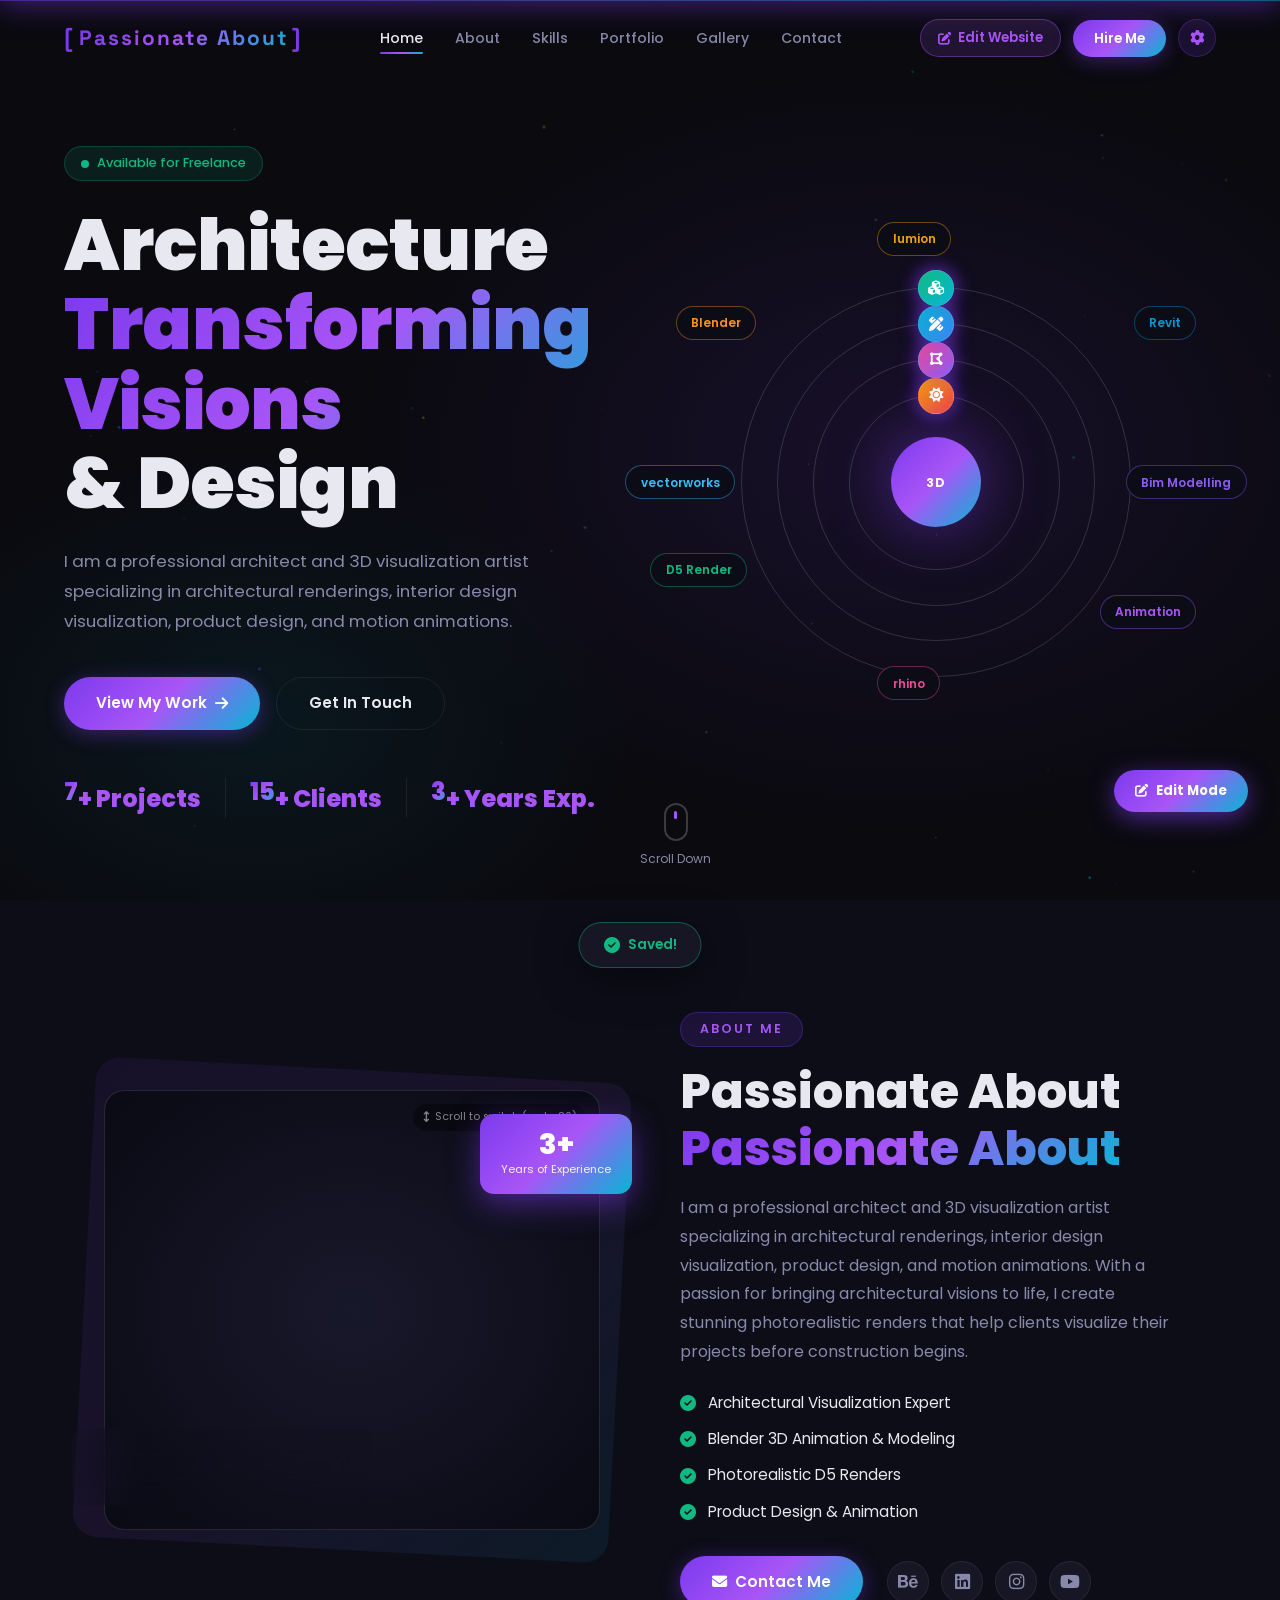
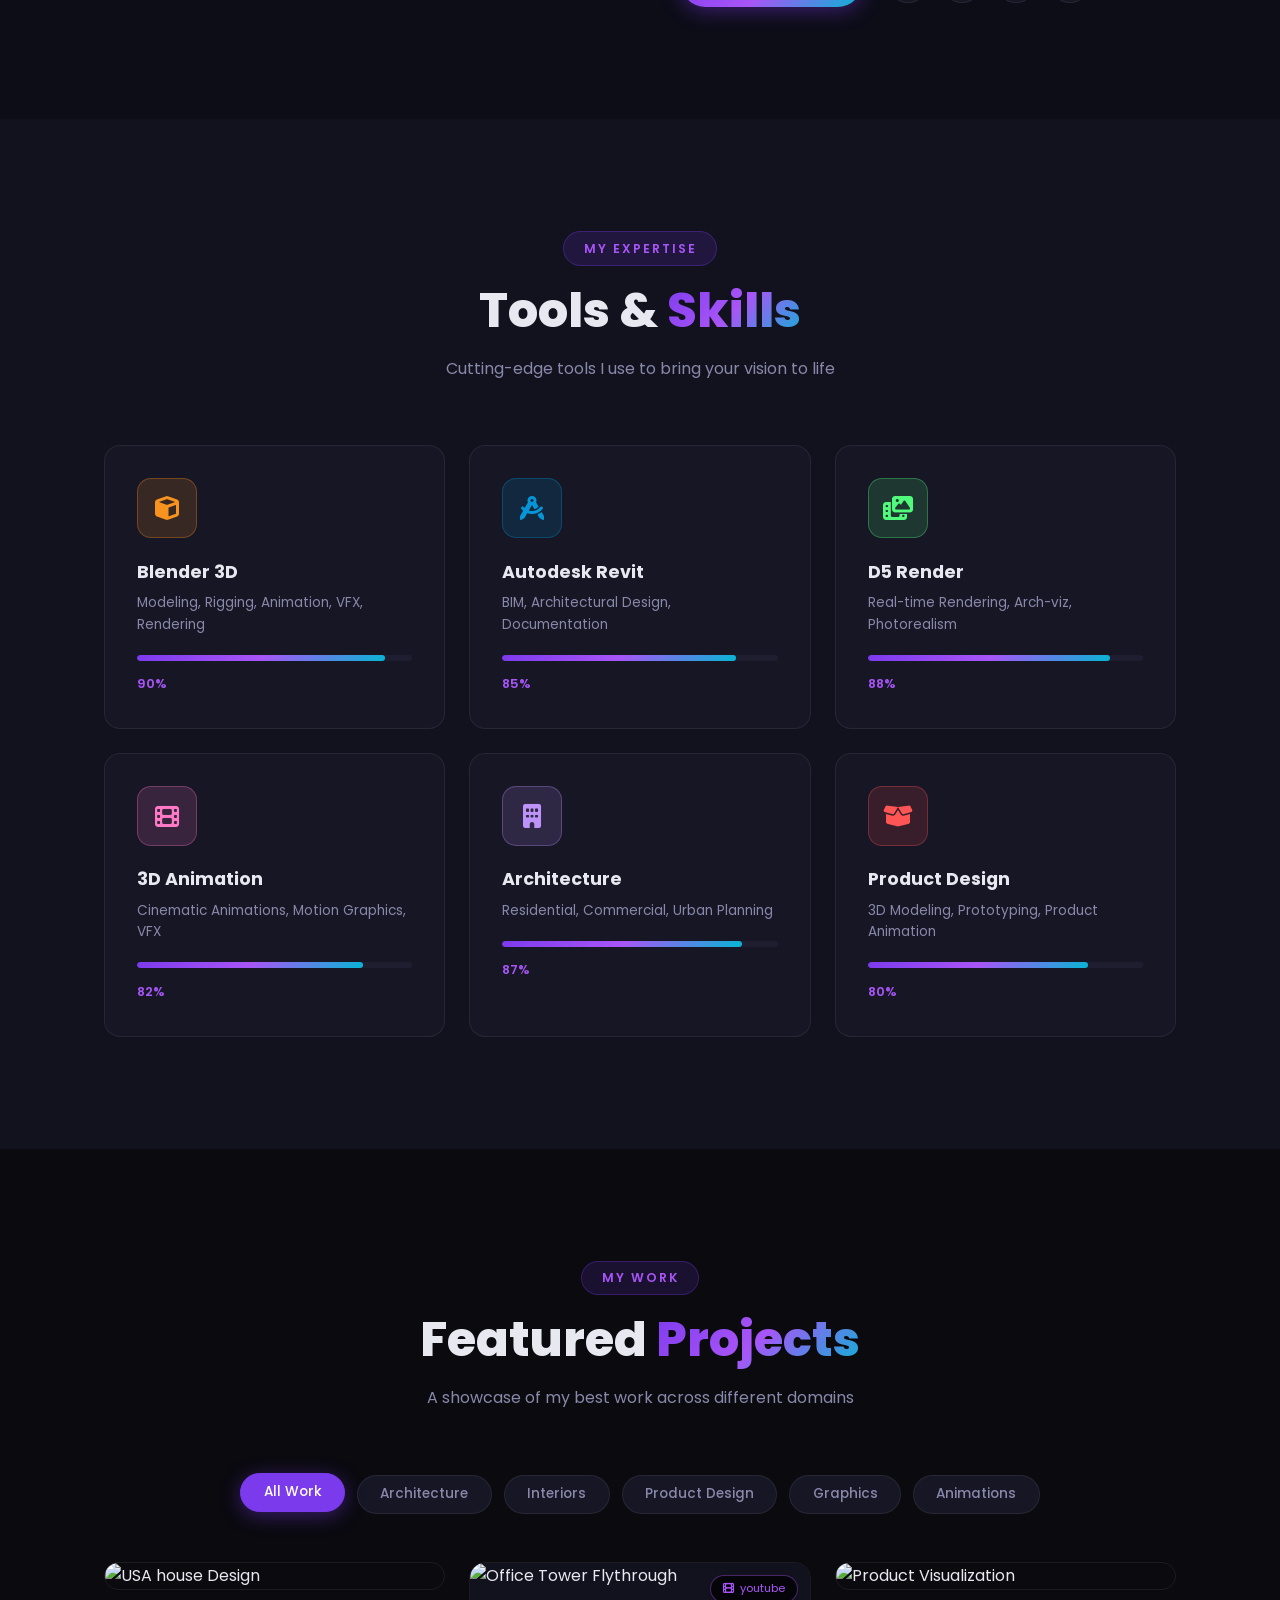
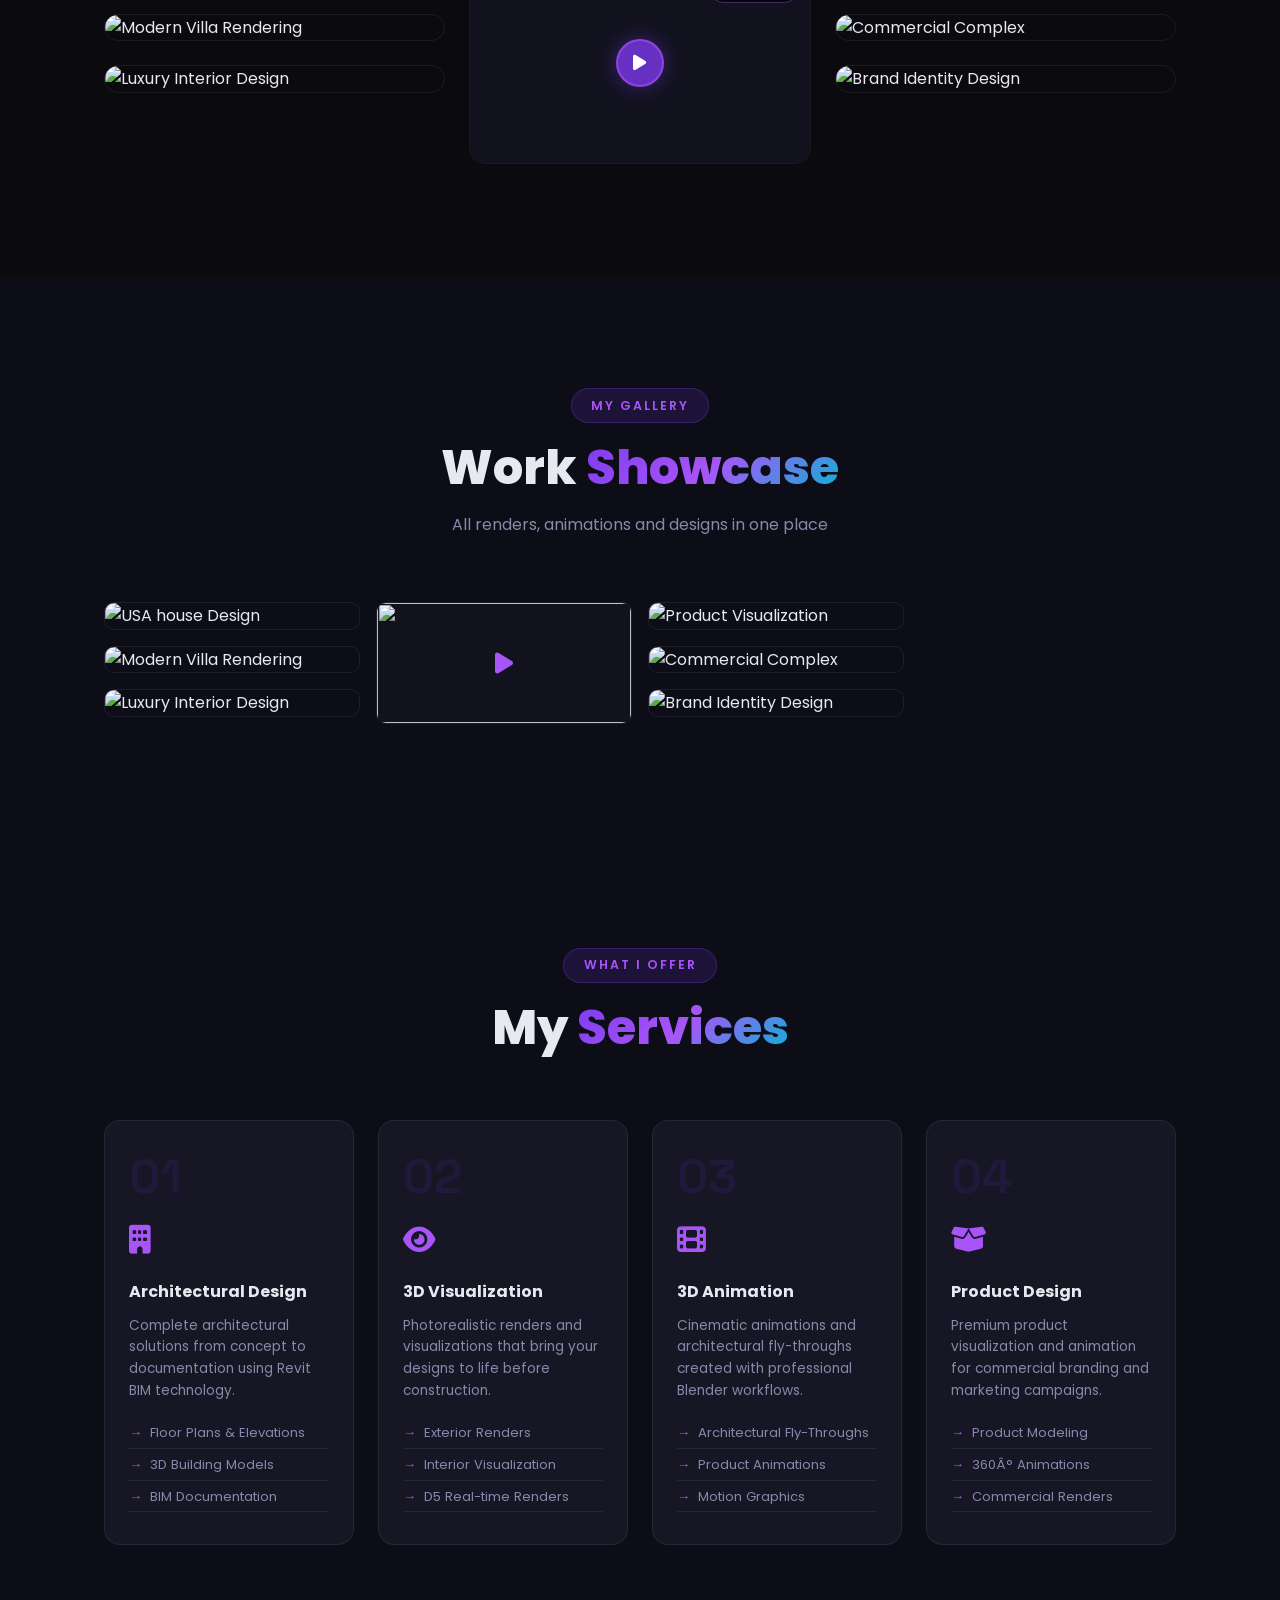
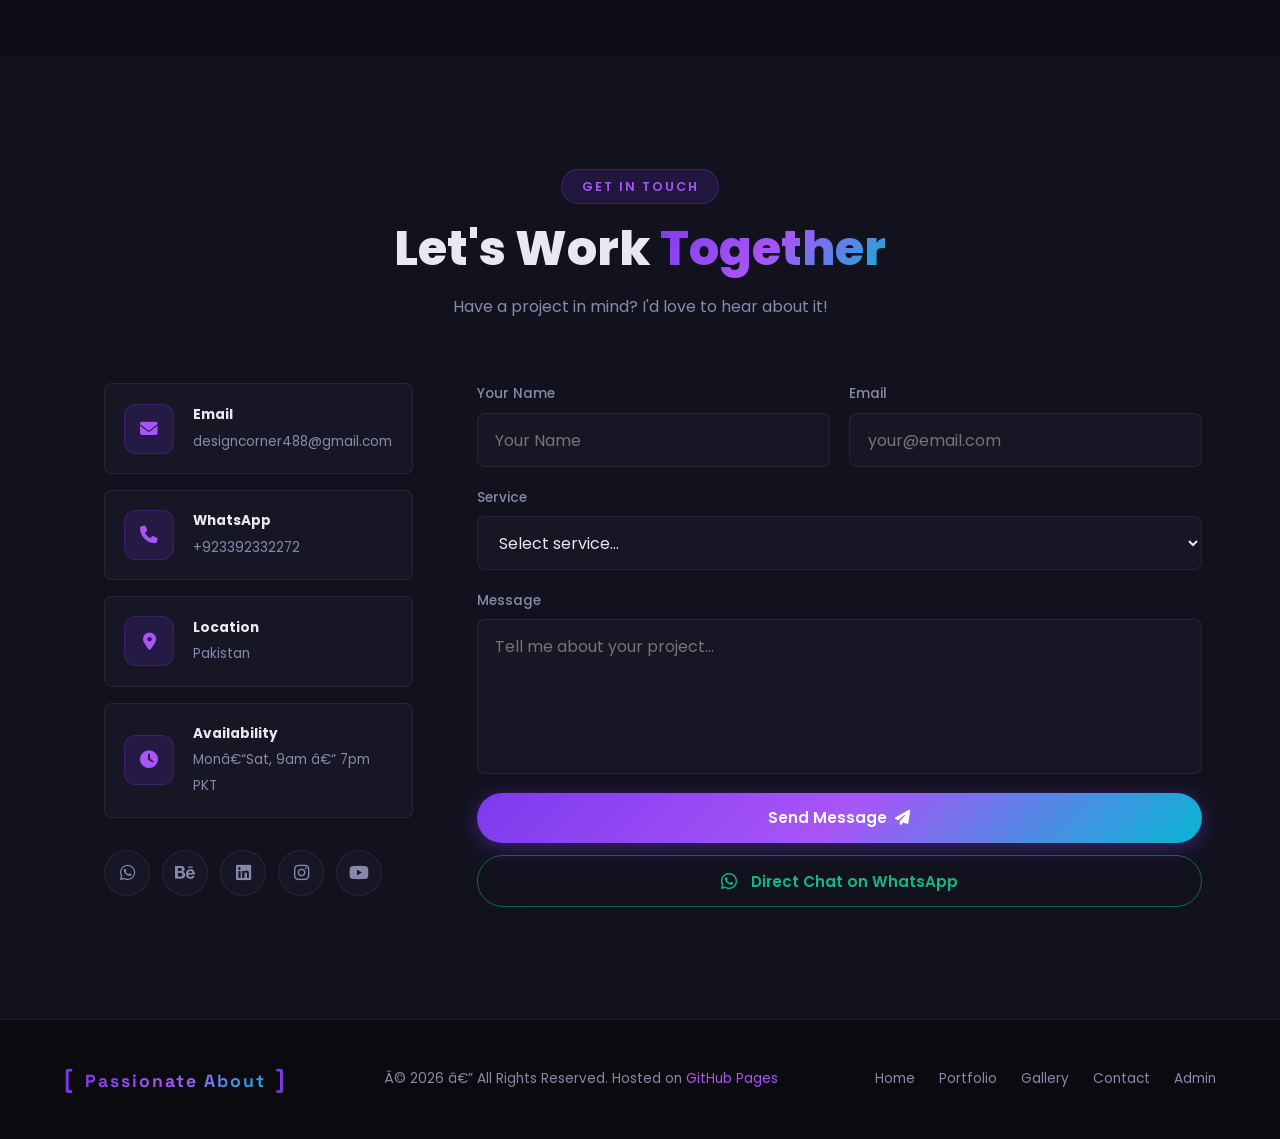
==== commit c92aec58: "feat: Sync uploaded 3D/video media to GitHub repo and load for visitors (v20.5)" ====
--- a/index.html
+++ b/index.html
@@ -16,7 +16,7 @@
   <link rel="preconnect" href="https://fonts.gstatic.com" crossorigin/>
   <link href="https://fonts.googleapis.com/css2?family=Poppins:wght@300;400;500;600;700;800;900&family=Space+Grotesk:wght@300;400;500;600;700&display=swap" rel="stylesheet"/>
   <link rel="stylesheet" href="https://cdnjs.cloudflare.com/ajax/libs/font-awesome/6.5.0/css/all.min.css"/>
-  <link rel="stylesheet" href="style.css?v=20.4"/>
+  <link rel="stylesheet" href="style.css?v=20.5"/>
   <script type="module" src="https://ajax.googleapis.com/ajax/libs/model-viewer/3.4.0/model-viewer.min.js"></script>
 </head>
 <body>
@@ -592,7 +592,7 @@
   </div>
 </div>
 
-<script src="script.js?v=20.4"></script>
+<script src="script.js?v=20.5"></script>
 <!-- REORDER MODELS & ANIMATIONS MODAL -->
 <div class="modal-overlay" id="glbReorderModal">
   <div class="modal-box" style="max-width:520px;">
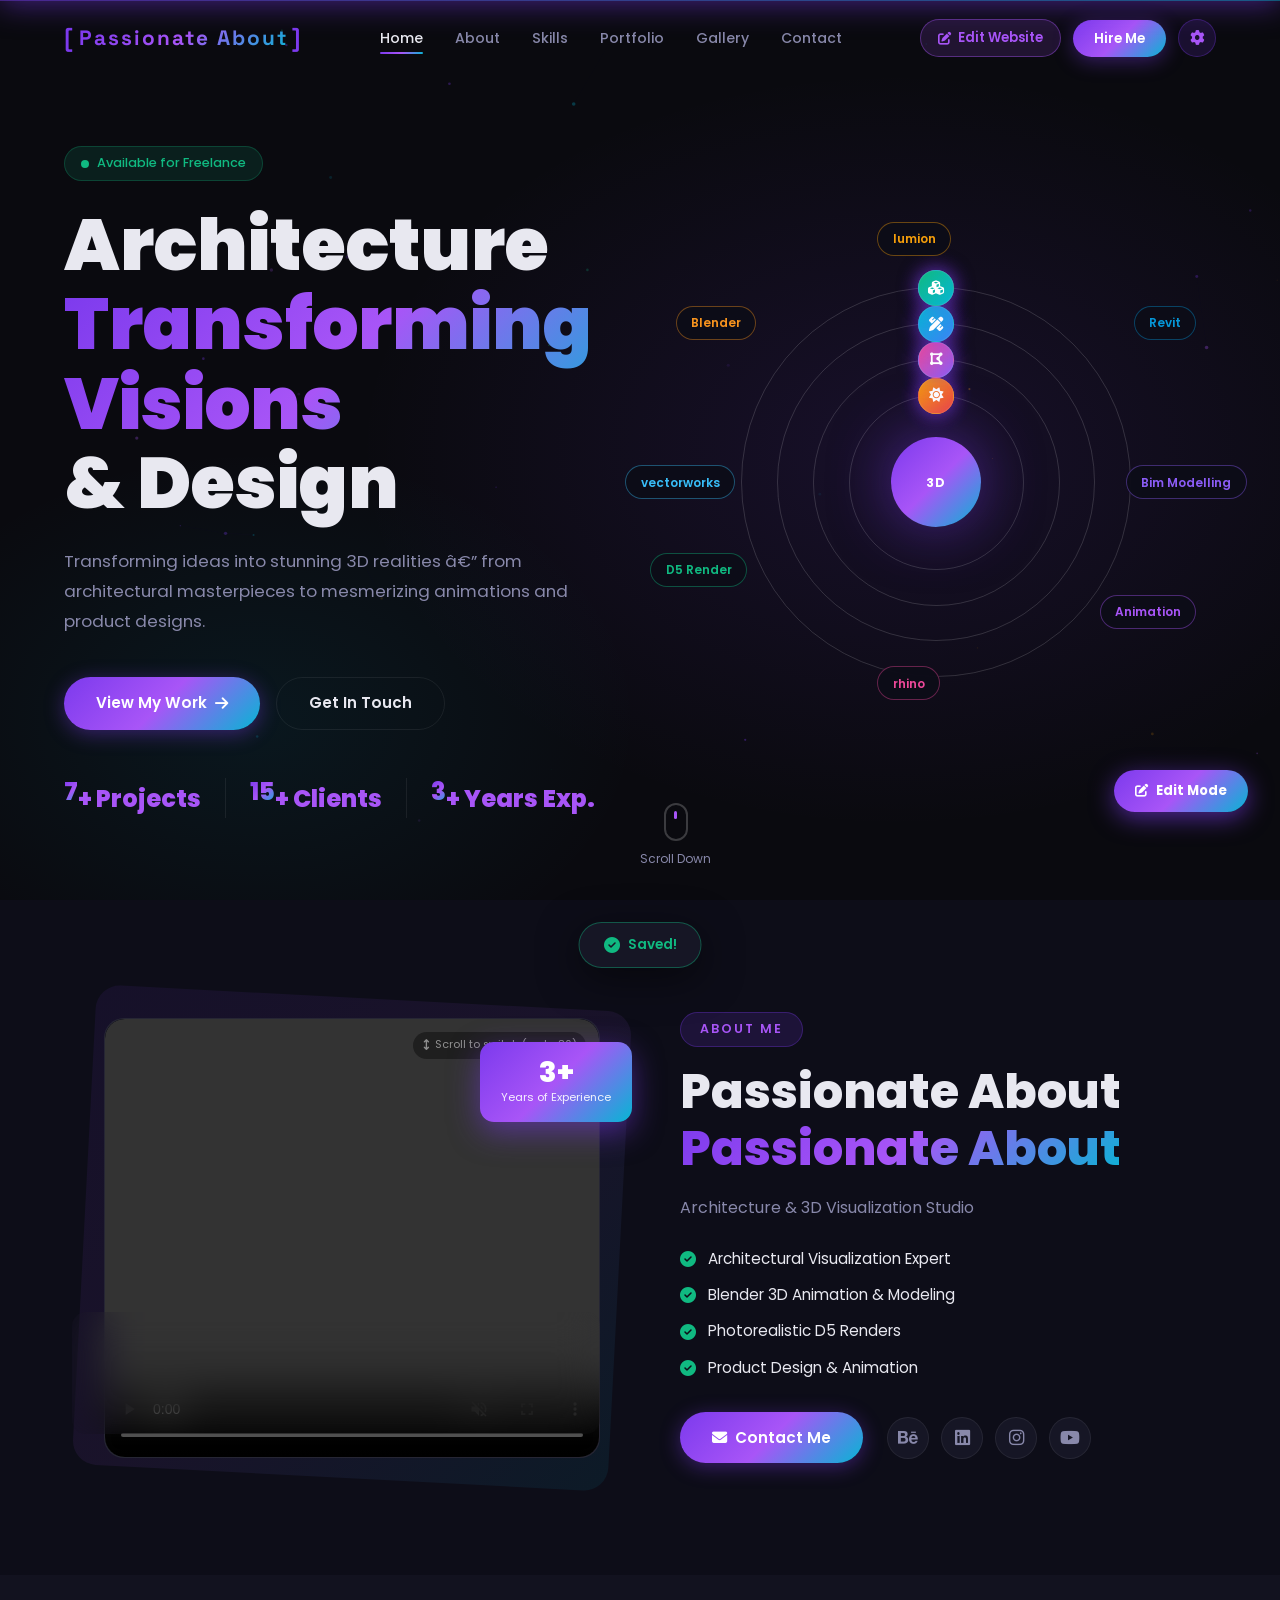
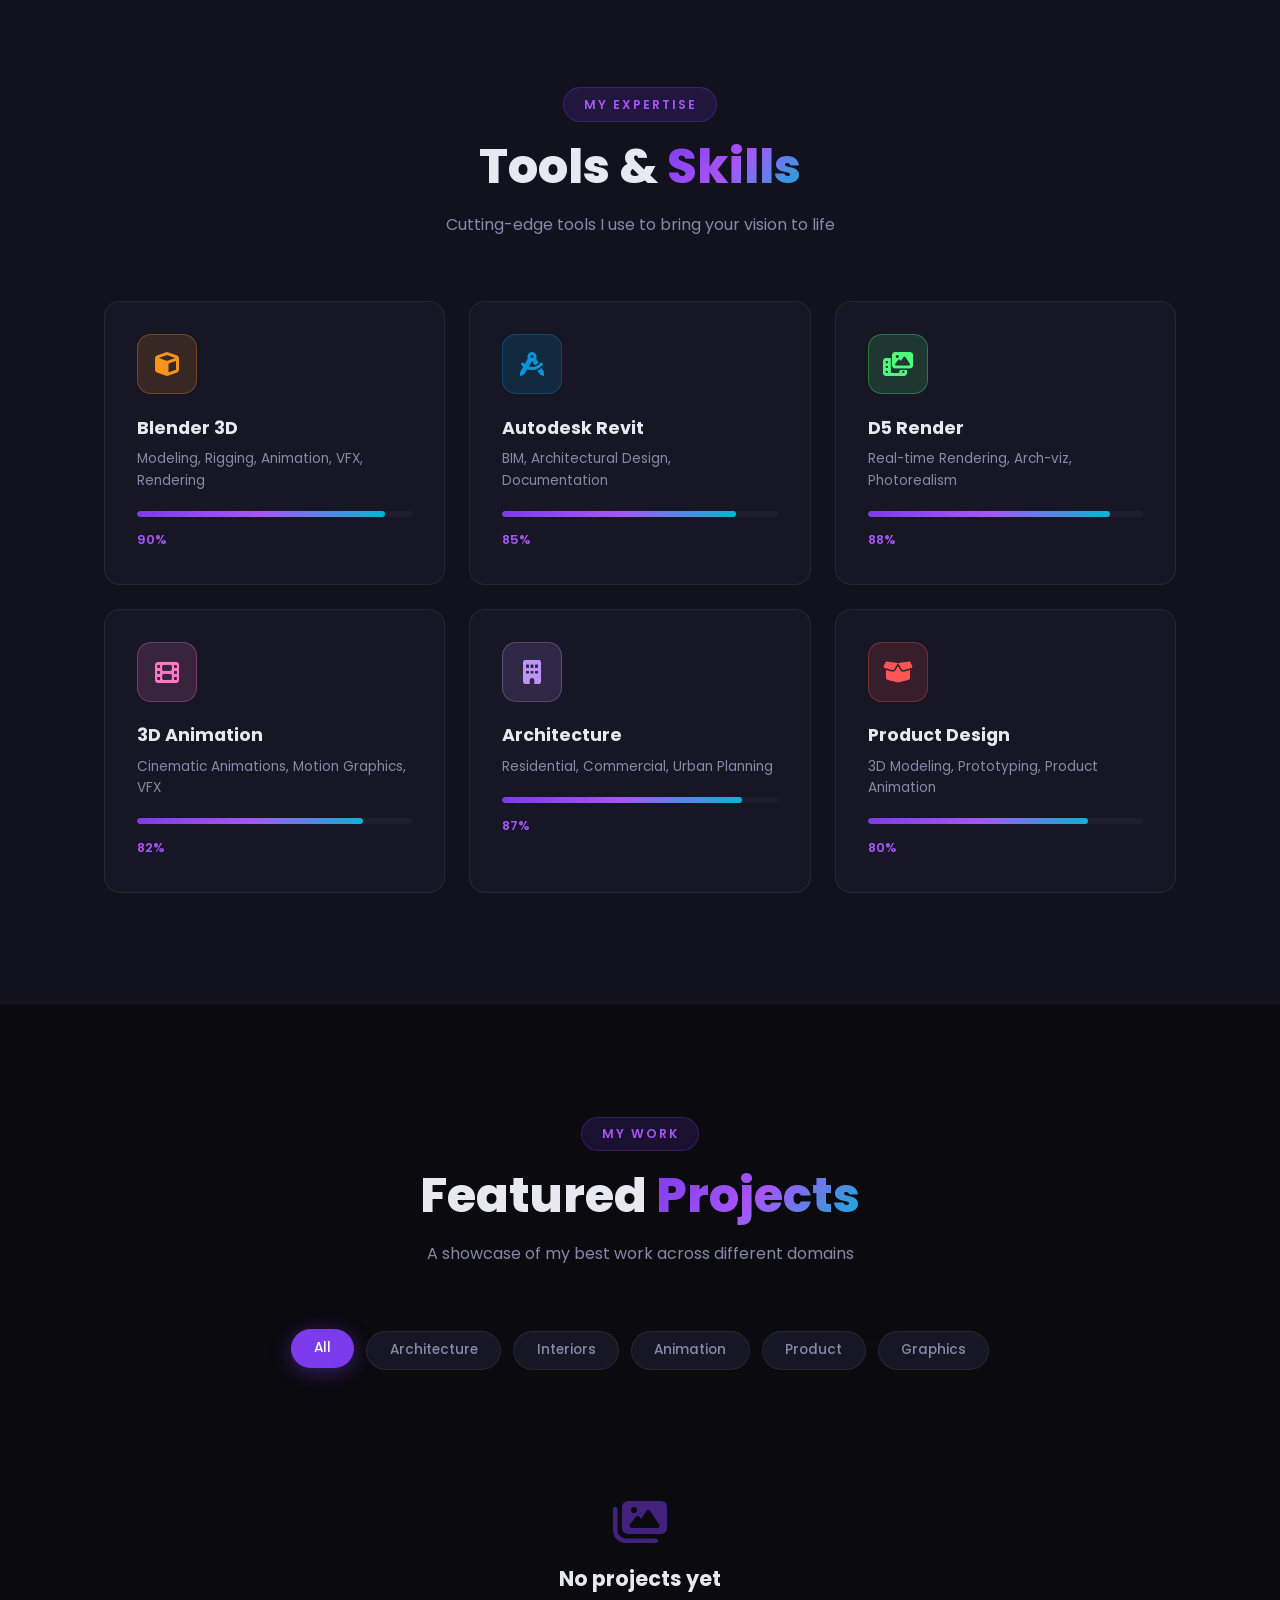
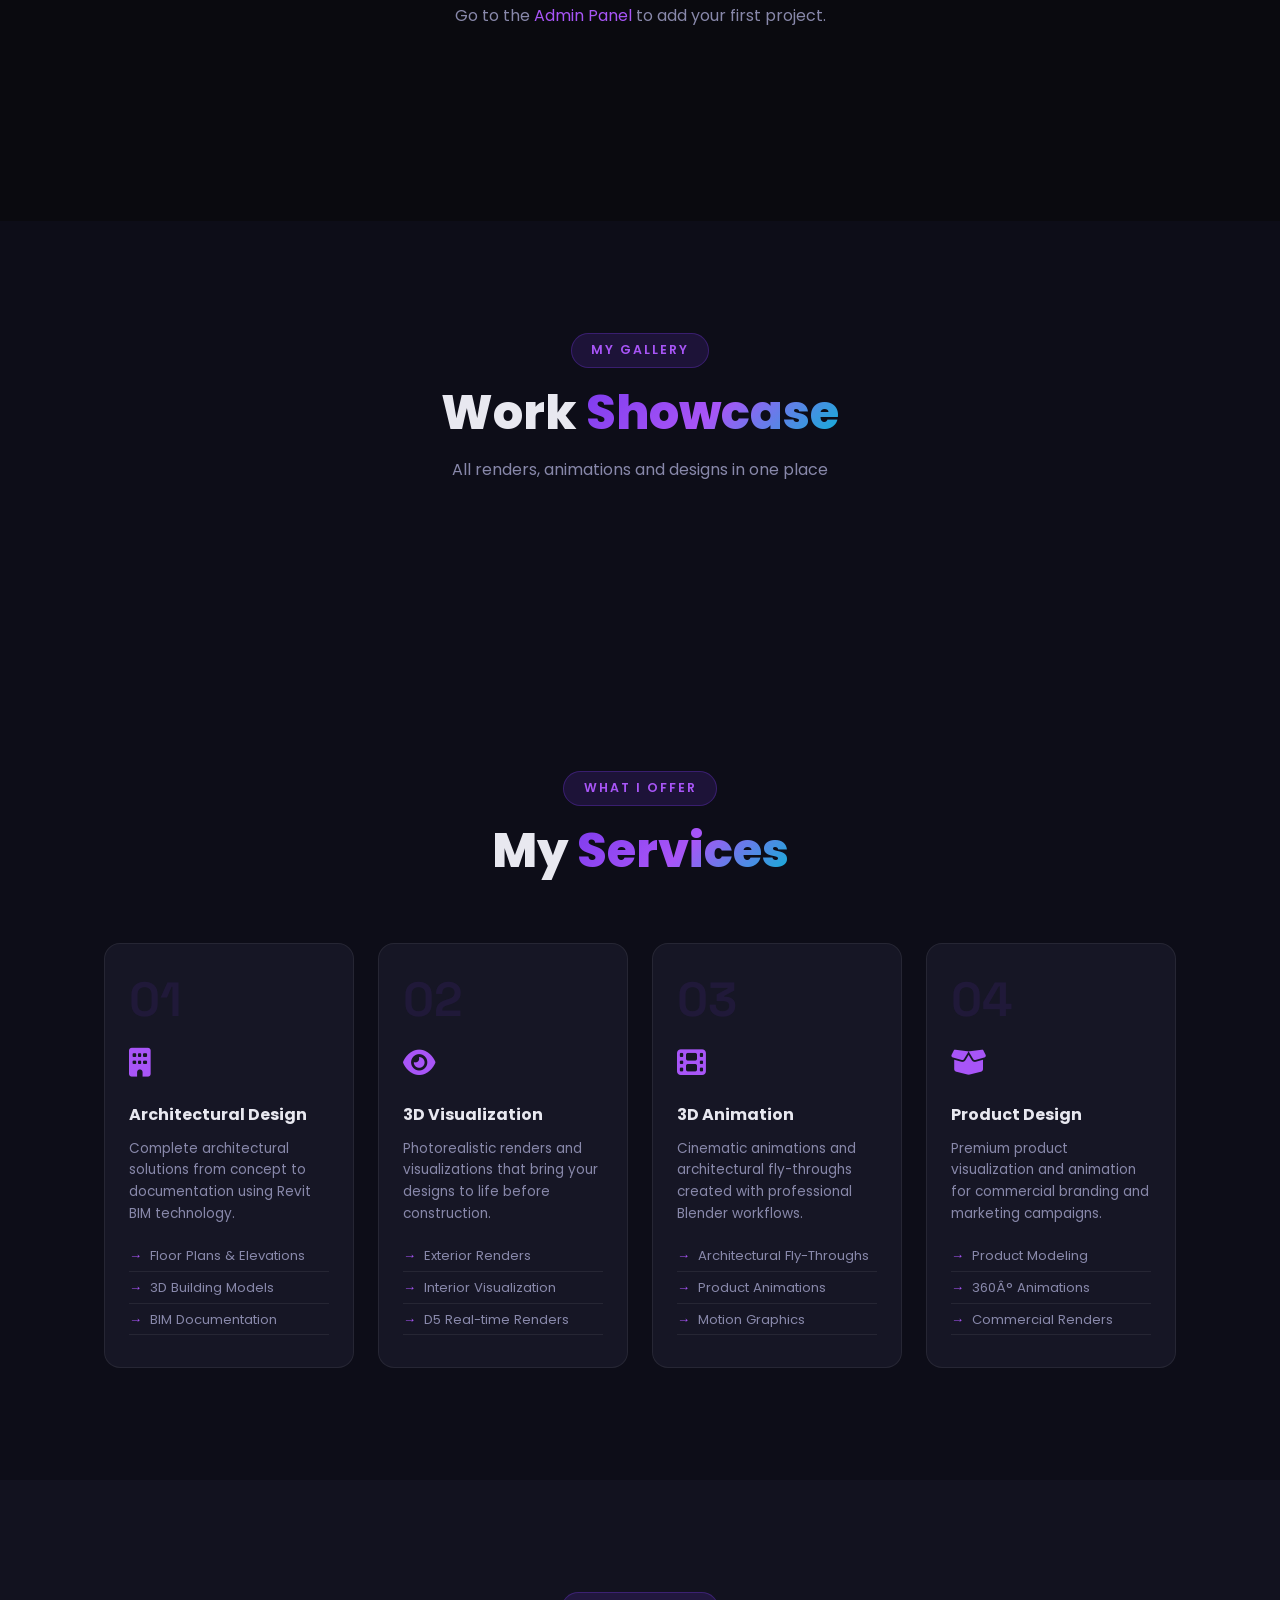
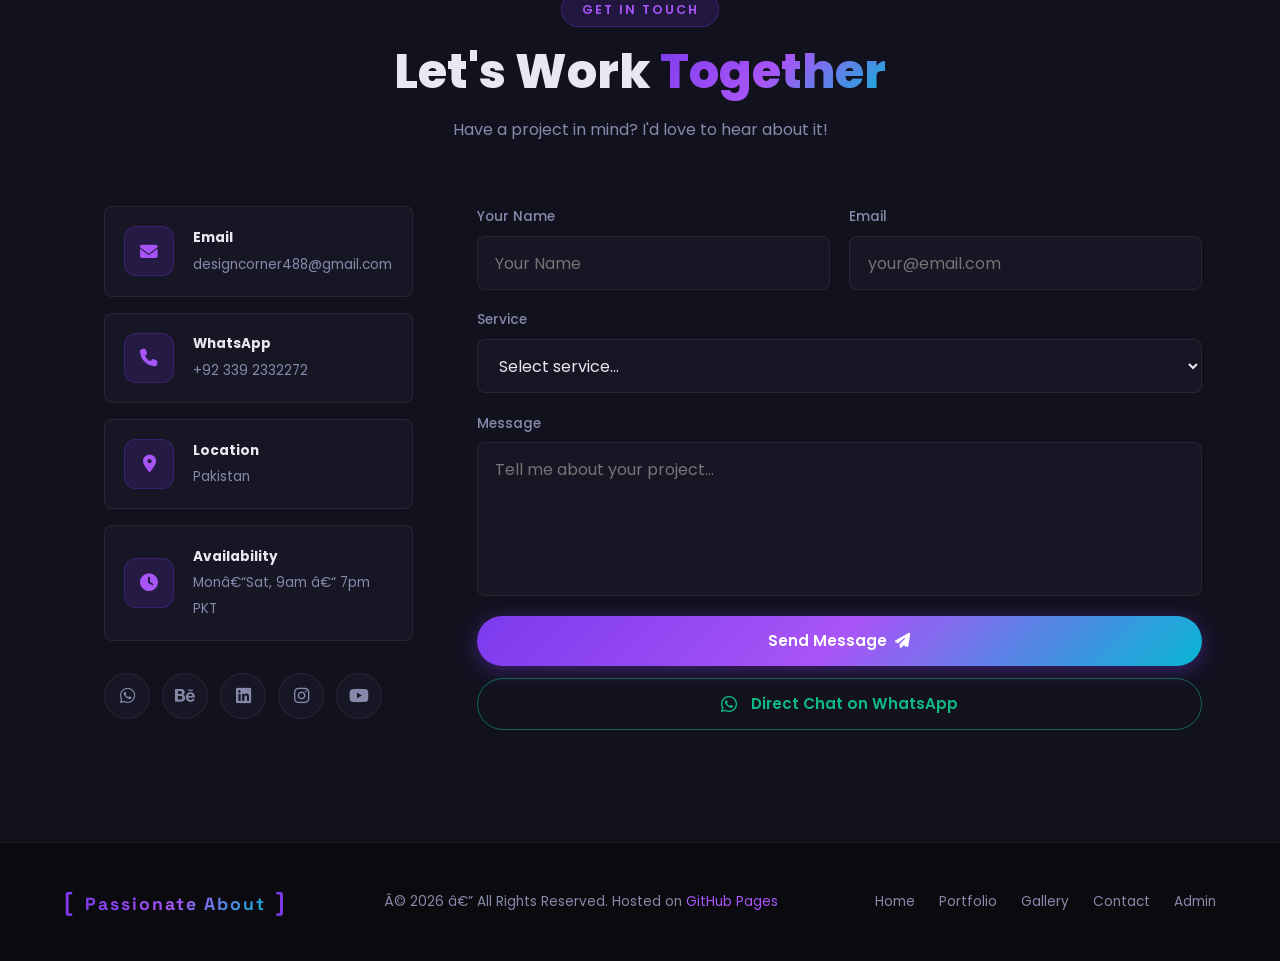
==== commit eeb6c11a: "fix(media): ensure visitor browser reloads published media when portfolioData arrives (v20.7)" ====
--- a/index.html
+++ b/index.html
@@ -16,7 +16,7 @@
   <link rel="preconnect" href="https://fonts.gstatic.com" crossorigin/>
   <link href="https://fonts.googleapis.com/css2?family=Poppins:wght@300;400;500;600;700;800;900&family=Space+Grotesk:wght@300;400;500;600;700&display=swap" rel="stylesheet"/>
   <link rel="stylesheet" href="https://cdnjs.cloudflare.com/ajax/libs/font-awesome/6.5.0/css/all.min.css"/>
-  <link rel="stylesheet" href="style.css?v=20.5"/>
+  <link rel="stylesheet" href="style.css?v=20.7"/>
   <script type="module" src="https://ajax.googleapis.com/ajax/libs/model-viewer/3.4.0/model-viewer.min.js"></script>
 </head>
 <body>
@@ -592,7 +592,7 @@
   </div>
 </div>
 
-<script src="script.js?v=20.5"></script>
+<script src="script.js?v=20.7"></script>
 <!-- REORDER MODELS & ANIMATIONS MODAL -->
 <div class="modal-overlay" id="glbReorderModal">
   <div class="modal-box" style="max-width:520px;">
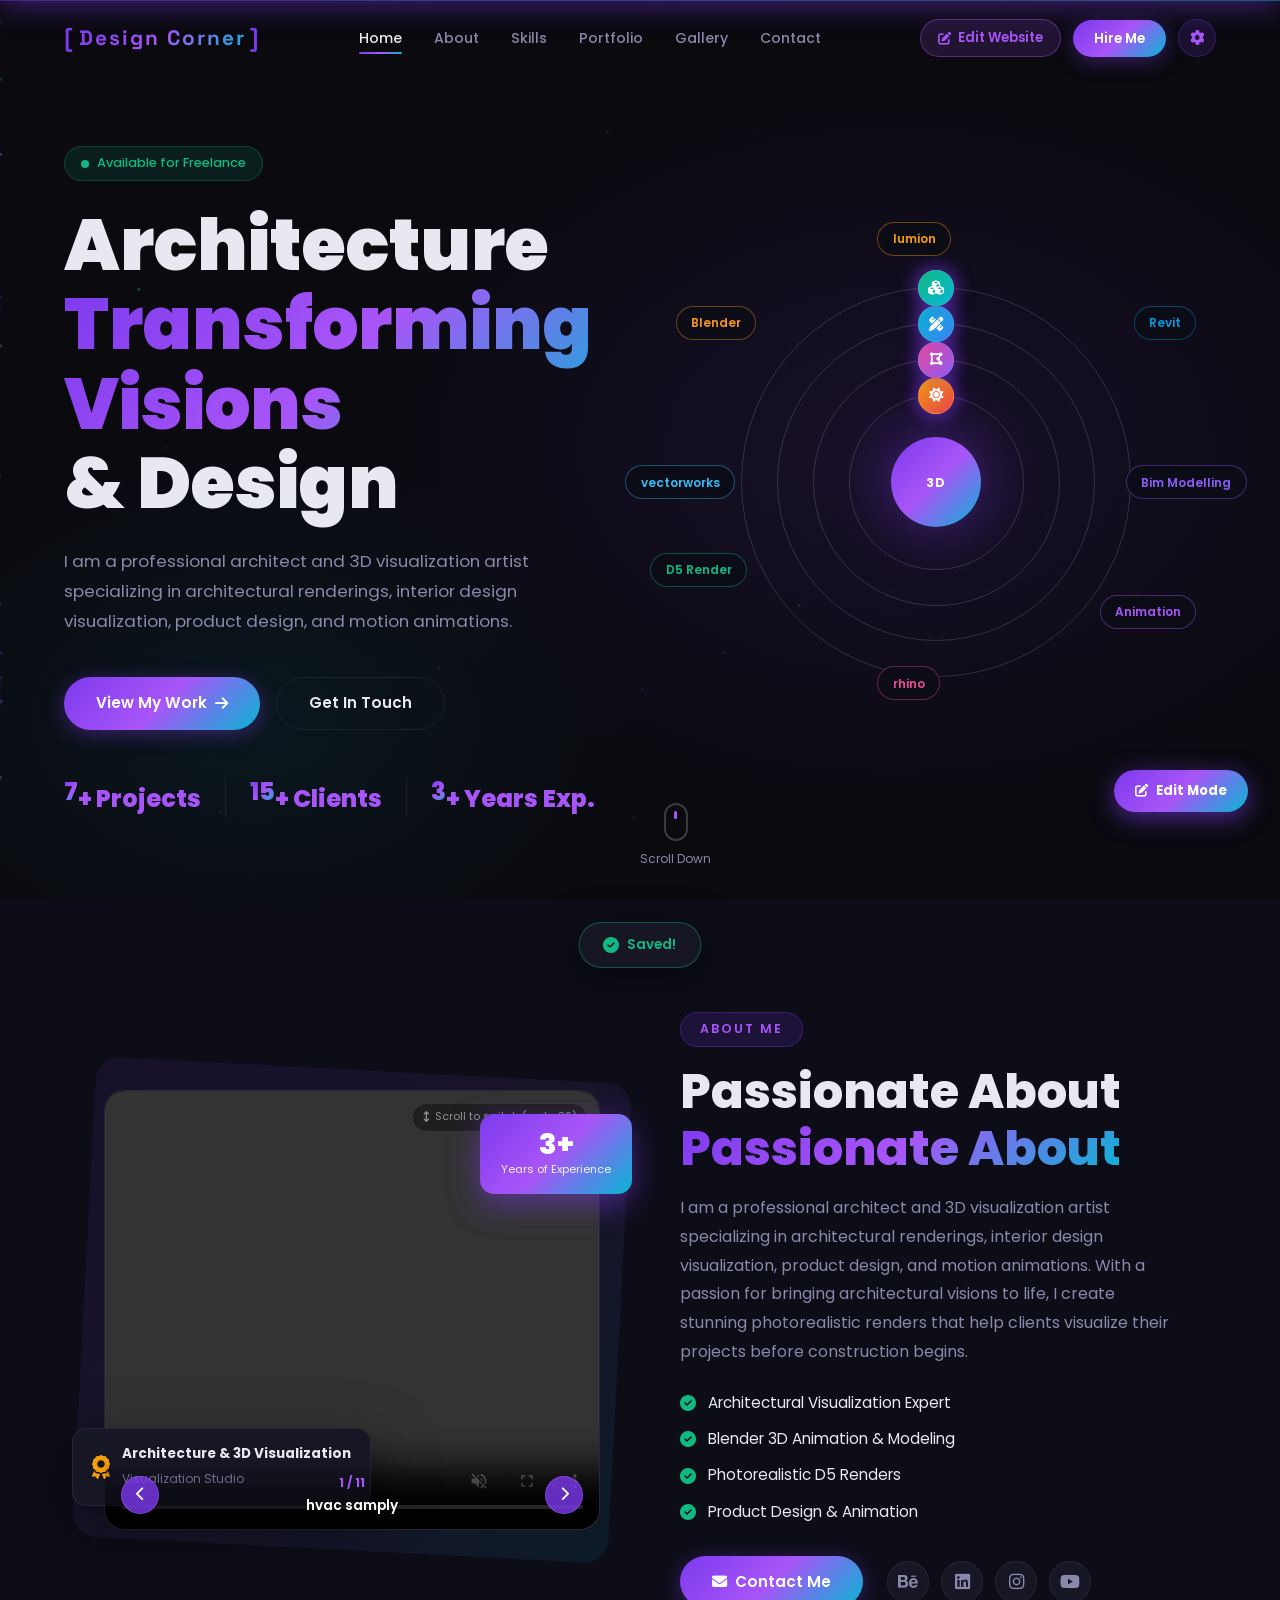
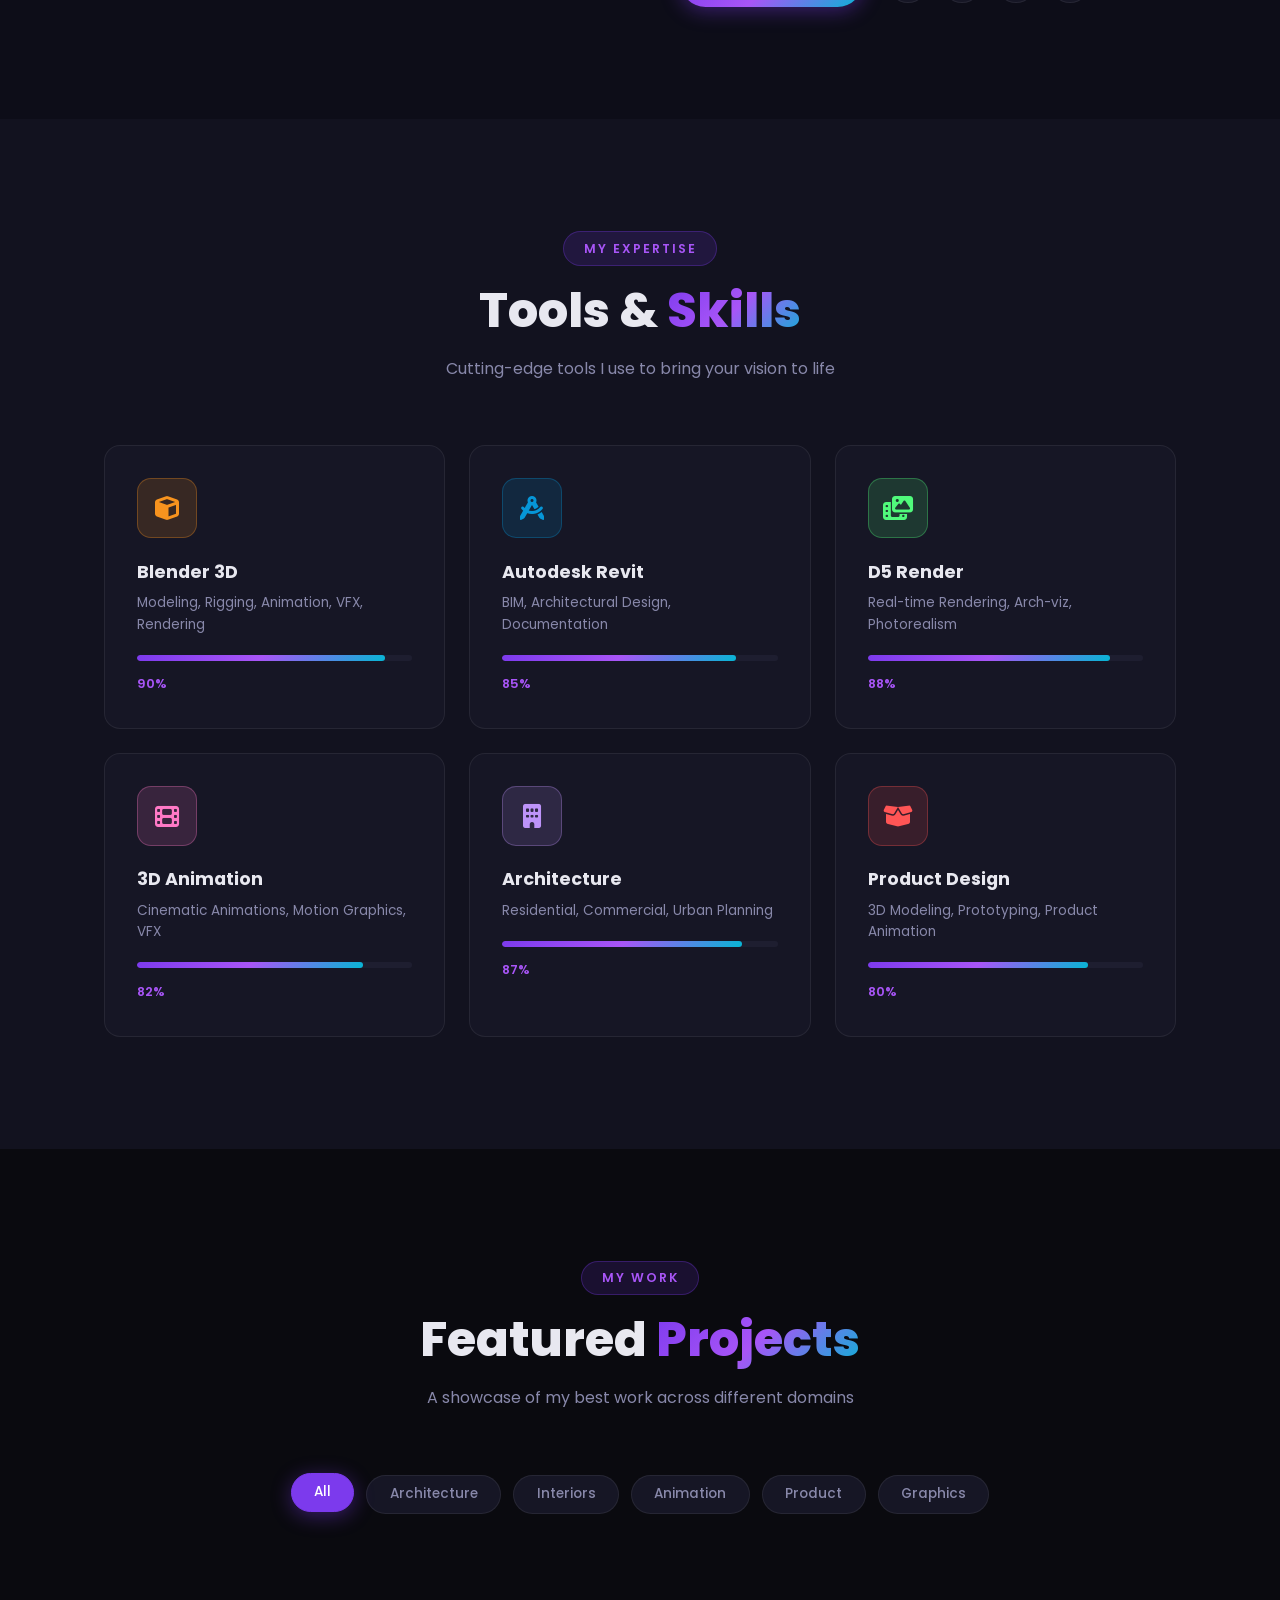
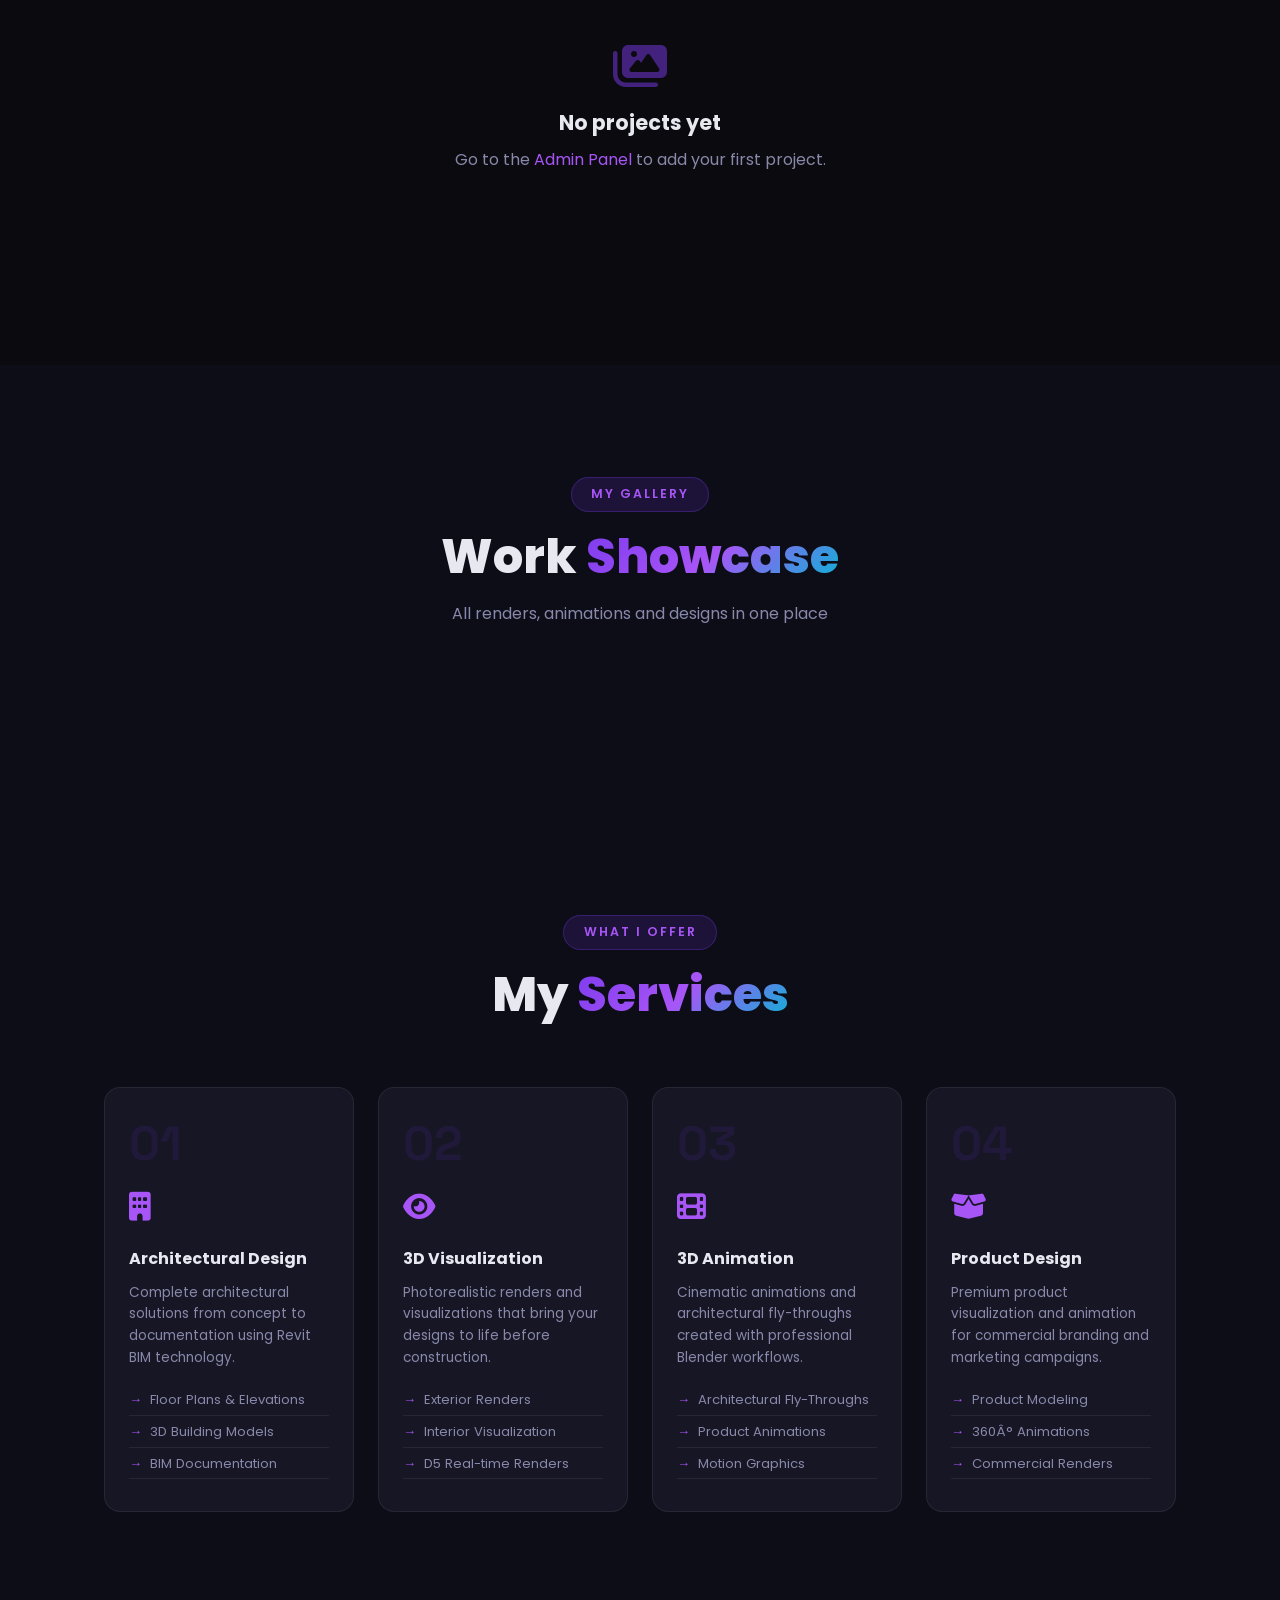
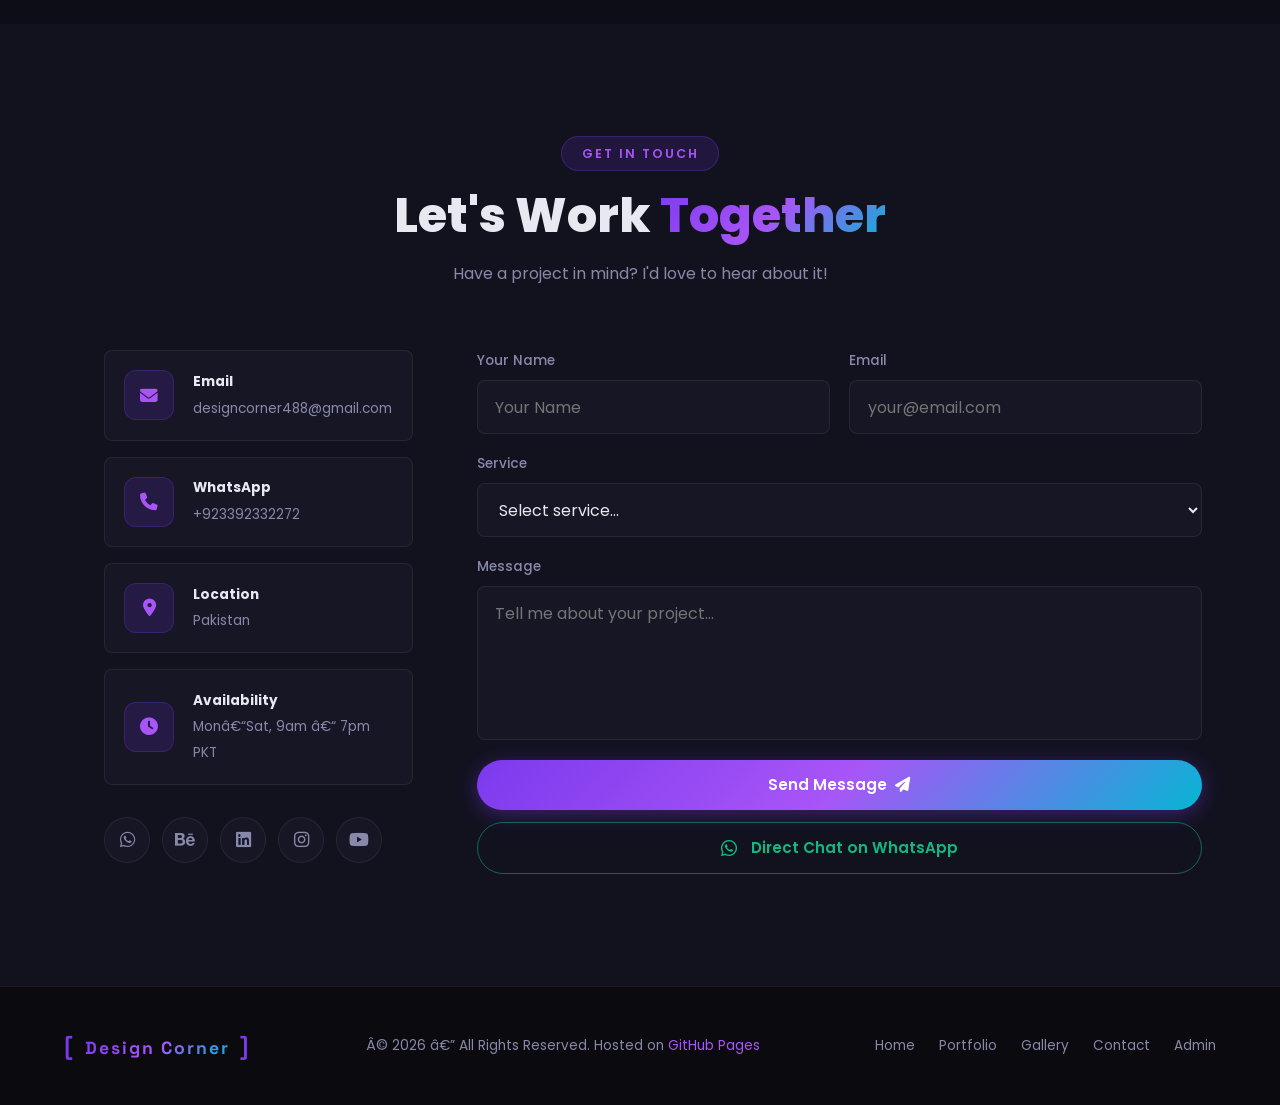
==== commit 45edd11c: "feat: show Design Corner brand name and apply all text overrides for visitors (v20.8)" ====
--- a/index.html
+++ b/index.html
@@ -16,7 +16,7 @@
   <link rel="preconnect" href="https://fonts.gstatic.com" crossorigin/>
   <link href="https://fonts.googleapis.com/css2?family=Poppins:wght@300;400;500;600;700;800;900&family=Space+Grotesk:wght@300;400;500;600;700&display=swap" rel="stylesheet"/>
   <link rel="stylesheet" href="https://cdnjs.cloudflare.com/ajax/libs/font-awesome/6.5.0/css/all.min.css"/>
-  <link rel="stylesheet" href="style.css?v=20.7"/>
+  <link rel="stylesheet" href="style.css?v=20.8"/>
   <script type="module" src="https://ajax.googleapis.com/ajax/libs/model-viewer/3.4.0/model-viewer.min.js"></script>
 </head>
 <body>
@@ -592,7 +592,7 @@
   </div>
 </div>
 
-<script src="script.js?v=20.7"></script>
+<script src="script.js?v=20.8"></script>
 <!-- REORDER MODELS & ANIMATIONS MODAL -->
 <div class="modal-overlay" id="glbReorderModal">
   <div class="modal-box" style="max-width:520px;">
